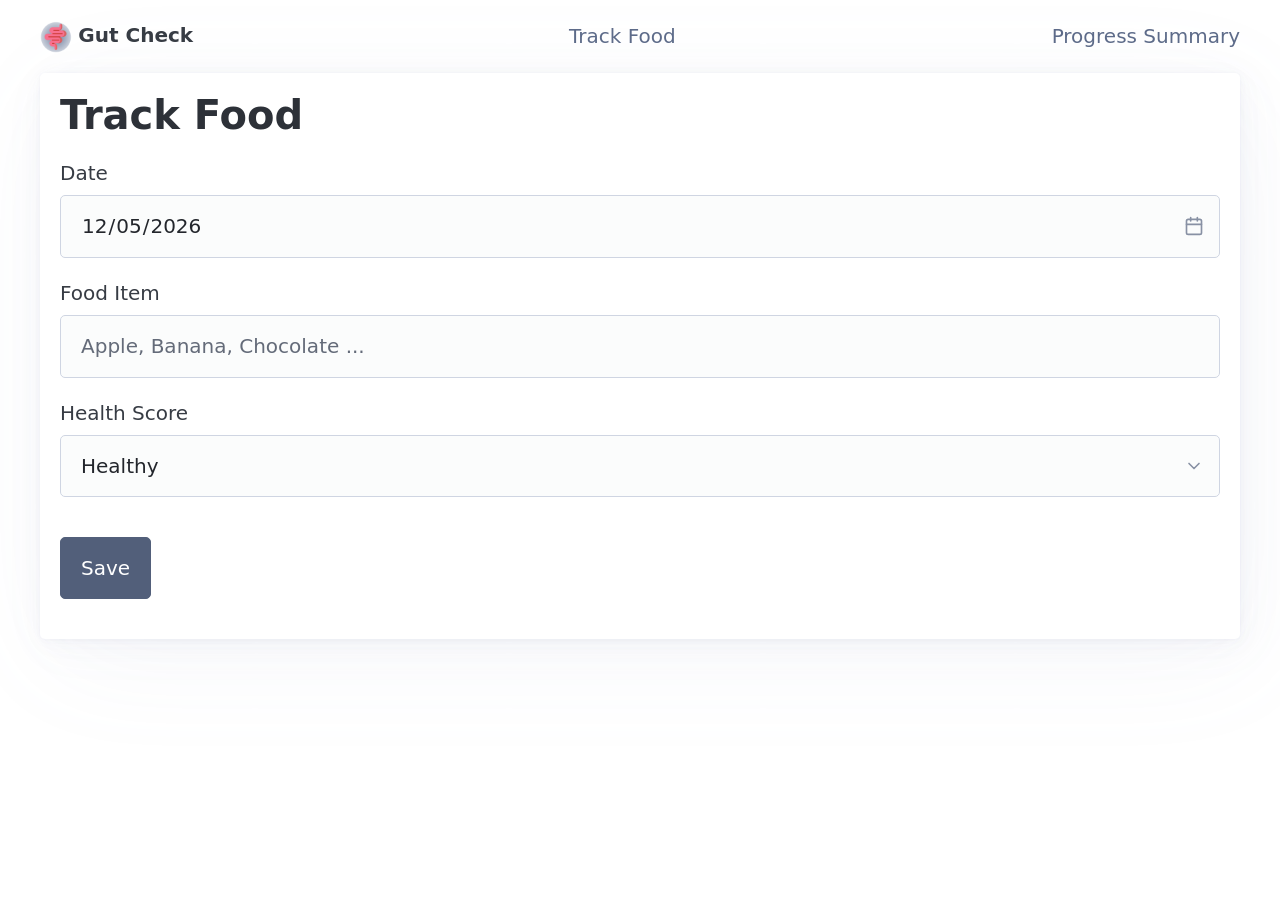
==== index.html @ 2a7d9b69 "feat: updated iconography" ====
<!DOCTYPE html>
<html lang="en">
    <head>
        <meta charset="UTF-8">
        <meta name="viewport" content="width=device-width, initial-scale=1.0">
        <title>Gut Check - Track Food</title>
        <link rel="manifest" href="manifest.json">
        <link rel="stylesheet" href="/lib/pico.css">
        <link rel="stylesheet" href="/lib/pico.colors.css">
        <link rel="stylesheet" href="/styles/site.css">
        <meta name="theme-color" content="#000000">
    </head>
    <body>
        <div class="pinned-alert-container" id="alerts-container"></div>
        <div class="container">
            <nav>
                <ul>
                    <li>
                        <img src="/img/icon192.png" alt="Gut Check Logo" width="32" height="32">
                        <strong>Gut Check</strong>
                    </li>
                </ul>
                <ul>
                    <li><a href="/index.html">Track Food</a></li>
                </ul>
                <ul>
                    <li><a href="/summary.html">Progress Summary</a></li>
                </ul>
            </nav>
            <article>
                <h1>Track Food</h1>
                <form id="food-choice-form">
                    <label for="date">Date</label>
                    <input type="date" id="date" name="date"/>
                    <label for="food-item">Food Item</label>
                    <input type="text" id="food-item" name="foodItem" placeholder="Apple, Banana, Chocolate ..."/>
                    <fieldset>
                        <label for="health-score">Health Score</label>
                        <select id="health-score" name="healthScore">
                            <option>Healthy</option>
                            <option>Mostly Healthy</option>
                            <option>Borderline</option>
                            <option>Mostly Unhealthy</option>
                            <option>Unhealthy</option>  
                        </select>
                    </fieldset>
                    <button type="button" id="save-button">Save</button>
                </form>
            </article>
        </div>
        <script>
            if ('serviceWorker' in navigator) {
                navigator.serviceWorker.register('sw.js')
                    .then(() => console.log('Service Worker Registered'));
            }
        </script>
        <script src="/lib/idb.js"></script>
        <script src="/src/FoodChoicesRepo.js"></script>
        <script src="/src/Alerts.js"></script>
        <script src="/src/index.js"></script>
    </body>
</html>
---- lib/pico.css ----
@charset "UTF-8";/*!
 * Pico CSS ✨ v2.1.1 (https://picocss.com)
 * Copyright 2019-2025 - Licensed under MIT
 */:host,:root{--pico-font-family-emoji:"Apple Color Emoji","Segoe UI Emoji","Segoe UI Symbol","Noto Color Emoji";--pico-font-family-sans-serif:system-ui,"Segoe UI",Roboto,Oxygen,Ubuntu,Cantarell,Helvetica,Arial,"Helvetica Neue",sans-serif,var(--pico-font-family-emoji);--pico-font-family-monospace:ui-monospace,SFMono-Regular,"SF Mono",Menlo,Consolas,"Liberation Mono",monospace,var(--pico-font-family-emoji);--pico-font-family:var(--pico-font-family-sans-serif);--pico-line-height:1.5;--pico-font-weight:400;--pico-font-size:100%;--pico-text-underline-offset:0.1rem;--pico-border-radius:0.25rem;--pico-border-width:0.0625rem;--pico-outline-width:0.125rem;--pico-transition:0.2s ease-in-out;--pico-spacing:1rem;--pico-typography-spacing-vertical:1rem;--pico-block-spacing-vertical:var(--pico-spacing);--pico-block-spacing-horizontal:var(--pico-spacing);--pico-grid-column-gap:var(--pico-spacing);--pico-grid-row-gap:var(--pico-spacing);--pico-form-element-spacing-vertical:0.75rem;--pico-form-element-spacing-horizontal:1rem;--pico-group-box-shadow:0 0 0 rgba(0, 0, 0, 0);--pico-group-box-shadow-focus-with-button:0 0 0 var(--pico-outline-width) var(--pico-primary-focus);--pico-group-box-shadow-focus-with-input:0 0 0 0.0625rem var(--pico-form-element-border-color);--pico-modal-overlay-backdrop-filter:blur(0.375rem);--pico-nav-element-spacing-vertical:1rem;--pico-nav-element-spacing-horizontal:0.5rem;--pico-nav-link-spacing-vertical:0.5rem;--pico-nav-link-spacing-horizontal:0.5rem;--pico-nav-breadcrumb-divider:">";--pico-icon-checkbox:url("data:image/svg+xml,%3Csvg xmlns='http://www.w3.org/2000/svg' width='24' height='24' viewBox='0 0 24 24' fill='none' stroke='rgb(255, 255, 255)' stroke-width='4' stroke-linecap='round' stroke-linejoin='round'%3E%3Cpolyline points='20 6 9 17 4 12'%3E%3C/polyline%3E%3C/svg%3E");--pico-icon-minus:url("data:image/svg+xml,%3Csvg xmlns='http://www.w3.org/2000/svg' width='24' height='24' viewBox='0 0 24 24' fill='none' stroke='rgb(255, 255, 255)' stroke-width='4' stroke-linecap='round' stroke-linejoin='round'%3E%3Cline x1='5' y1='12' x2='19' y2='12'%3E%3C/line%3E%3C/svg%3E");--pico-icon-chevron:url("data:image/svg+xml,%3Csvg xmlns='http://www.w3.org/2000/svg' width='24' height='24' viewBox='0 0 24 24' fill='none' stroke='rgb(136, 145, 164)' stroke-width='2' stroke-linecap='round' stroke-linejoin='round'%3E%3Cpolyline points='6 9 12 15 18 9'%3E%3C/polyline%3E%3C/svg%3E");--pico-icon-date:url("data:image/svg+xml,%3Csvg xmlns='http://www.w3.org/2000/svg' width='24' height='24' viewBox='0 0 24 24' fill='none' stroke='rgb(136, 145, 164)' stroke-width='2' stroke-linecap='round' stroke-linejoin='round'%3E%3Crect x='3' y='4' width='18' height='18' rx='2' ry='2'%3E%3C/rect%3E%3Cline x1='16' y1='2' x2='16' y2='6'%3E%3C/line%3E%3Cline x1='8' y1='2' x2='8' y2='6'%3E%3C/line%3E%3Cline x1='3' y1='10' x2='21' y2='10'%3E%3C/line%3E%3C/svg%3E");--pico-icon-time:url("data:image/svg+xml,%3Csvg xmlns='http://www.w3.org/2000/svg' width='24' height='24' viewBox='0 0 24 24' fill='none' stroke='rgb(136, 145, 164)' stroke-width='2' stroke-linecap='round' stroke-linejoin='round'%3E%3Ccircle cx='12' cy='12' r='10'%3E%3C/circle%3E%3Cpolyline points='12 6 12 12 16 14'%3E%3C/polyline%3E%3C/svg%3E");--pico-icon-search:url("data:image/svg+xml,%3Csvg xmlns='http://www.w3.org/2000/svg' width='24' height='24' viewBox='0 0 24 24' fill='none' stroke='rgb(136, 145, 164)' stroke-width='1.5' stroke-linecap='round' stroke-linejoin='round'%3E%3Ccircle cx='11' cy='11' r='8'%3E%3C/circle%3E%3Cline x1='21' y1='21' x2='16.65' y2='16.65'%3E%3C/line%3E%3C/svg%3E");--pico-icon-close:url("data:image/svg+xml,%3Csvg xmlns='http://www.w3.org/2000/svg' width='24' height='24' viewBox='0 0 24 24' fill='none' stroke='rgb(136, 145, 164)' stroke-width='3' stroke-linecap='round' stroke-linejoin='round'%3E%3Cline x1='18' y1='6' x2='6' y2='18'%3E%3C/line%3E%3Cline x1='6' y1='6' x2='18' y2='18'%3E%3C/line%3E%3C/svg%3E");--pico-icon-loading:url("data:image/svg+xml,%3Csvg fill='none' height='24' width='24' viewBox='0 0 24 24' xmlns='http://www.w3.org/2000/svg' %3E%3Cstyle%3E g %7B animation: rotate 2s linear infinite; transform-origin: center center; %7D circle %7B stroke-dasharray: 75,100; stroke-dashoffset: -5; animation: dash 1.5s ease-in-out infinite; stroke-linecap: round; %7D @keyframes rotate %7B 0%25 %7B transform: rotate(0deg); %7D 100%25 %7B transform: rotate(360deg); %7D %7D @keyframes dash %7B 0%25 %7B stroke-dasharray: 1,100; stroke-dashoffset: 0; %7D 50%25 %7B stroke-dasharray: 44.5,100; stroke-dashoffset: -17.5; %7D 100%25 %7B stroke-dasharray: 44.5,100; stroke-dashoffset: -62; %7D %7D %3C/style%3E%3Cg%3E%3Ccircle cx='12' cy='12' r='10' fill='none' stroke='rgb(136, 145, 164)' stroke-width='4' /%3E%3C/g%3E%3C/svg%3E")}@media (min-width:576px){:host,:root{--pico-font-size:106.25%}}@media (min-width:768px){:host,:root{--pico-font-size:112.5%}}@media (min-width:1024px){:host,:root{--pico-font-size:118.75%}}@media (min-width:1280px){:host,:root{--pico-font-size:125%}}@media (min-width:1536px){:host,:root{--pico-font-size:131.25%}}a{--pico-text-decoration:underline}a.contrast,a.secondary{--pico-text-decoration:underline}small{--pico-font-size:0.875em}h1,h2,h3,h4,h5,h6{--pico-font-weight:700}h1{--pico-font-size:2rem;--pico-line-height:1.125;--pico-typography-spacing-top:3rem}h2{--pico-font-size:1.75rem;--pico-line-height:1.15;--pico-typography-spacing-top:2.625rem}h3{--pico-font-size:1.5rem;--pico-line-height:1.175;--pico-typography-spacing-top:2.25rem}h4{--pico-font-size:1.25rem;--pico-line-height:1.2;--pico-typography-spacing-top:1.874rem}h5{--pico-font-size:1.125rem;--pico-line-height:1.225;--pico-typography-spacing-top:1.6875rem}h6{--pico-font-size:1rem;--pico-line-height:1.25;--pico-typography-spacing-top:1.5rem}tfoot td,tfoot th,thead td,thead th{--pico-font-weight:600;--pico-border-width:0.1875rem}code,kbd,pre,samp{--pico-font-family:var(--pico-font-family-monospace)}kbd{--pico-font-weight:bolder}:where(select,textarea),input:not([type=submit],[type=button],[type=reset],[type=checkbox],[type=radio],[type=file]){--pico-outline-width:0.0625rem}[type=search]{--pico-border-radius:5rem}[type=checkbox],[type=radio]{--pico-border-width:0.125rem}[type=checkbox][role=switch]{--pico-border-width:0.1875rem}details.dropdown summary:not([role=button]){--pico-outline-width:0.0625rem}nav details.dropdown summary:focus-visible{--pico-outline-width:0.125rem}[role=search]{--pico-border-radius:5rem}[role=group]:has(button.secondary:focus,[type=submit].secondary:focus,[type=button].secondary:focus,[role=button].secondary:focus),[role=search]:has(button.secondary:focus,[type=submit].secondary:focus,[type=button].secondary:focus,[role=button].secondary:focus){--pico-group-box-shadow-focus-with-button:0 0 0 var(--pico-outline-width) var(--pico-secondary-focus)}[role=group]:has(button.contrast:focus,[type=submit].contrast:focus,[type=button].contrast:focus,[role=button].contrast:focus),[role=search]:has(button.contrast:focus,[type=submit].contrast:focus,[type=button].contrast:focus,[role=button].contrast:focus){--pico-group-box-shadow-focus-with-button:0 0 0 var(--pico-outline-width) var(--pico-contrast-focus)}[role=group] [role=button],[role=group] [type=button],[role=group] [type=submit],[role=group] button,[role=search] [role=button],[role=search] [type=button],[role=search] [type=submit],[role=search] button{--pico-form-element-spacing-horizontal:2rem}details summary[role=button]:not(.outline)::after{filter:brightness(0) invert(1)}[aria-busy=true]:not(input,select,textarea):is(button,[type=submit],[type=button],[type=reset],[role=button]):not(.outline)::before{filter:brightness(0) invert(1)}:host(:not([data-theme=dark])),:root:not([data-theme=dark]),[data-theme=light]{color-scheme:light;--pico-background-color:#fff;--pico-color:#373c44;--pico-text-selection-color:rgba(129, 145, 181, 0.25);--pico-muted-color:#646b79;--pico-muted-border-color:rgb(231, 234, 239.5);--pico-primary:#5d6b89;--pico-primary-background:#525f7a;--pico-primary-border:var(--pico-primary-background);--pico-primary-underline:rgba(93, 107, 137, 0.5);--pico-primary-hover:#48536b;--pico-primary-hover-background:#48536b;--pico-primary-hover-border:var(--pico-primary-hover-background);--pico-primary-hover-underline:var(--pico-primary-hover);--pico-primary-focus:rgba(129, 145, 181, 0.5);--pico-primary-inverse:#fff;--pico-secondary:#5d6b89;--pico-secondary-background:#525f7a;--pico-secondary-border:var(--pico-secondary-background);--pico-secondary-underline:rgba(93, 107, 137, 0.5);--pico-secondary-hover:#48536b;--pico-secondary-hover-background:#48536b;--pico-secondary-hover-border:var(--pico-secondary-hover-background);--pico-secondary-hover-underline:var(--pico-secondary-hover);--pico-secondary-focus:rgba(93, 107, 137, 0.25);--pico-secondary-inverse:#fff;--pico-contrast:#181c25;--pico-contrast-background:#181c25;--pico-contrast-border:var(--pico-contrast-background);--pico-contrast-underline:rgba(24, 28, 37, 0.5);--pico-contrast-hover:#000;--pico-contrast-hover-background:#000;--pico-contrast-hover-border:var(--pico-contrast-hover-background);--pico-contrast-hover-underline:var(--pico-secondary-hover);--pico-contrast-focus:rgba(93, 107, 137, 0.25);--pico-contrast-inverse:#fff;--pico-box-shadow:0.0145rem 0.029rem 0.174rem rgba(129, 145, 181, 0.01698),0.0335rem 0.067rem 0.402rem rgba(129, 145, 181, 0.024),0.0625rem 0.125rem 0.75rem rgba(129, 145, 181, 0.03),0.1125rem 0.225rem 1.35rem rgba(129, 145, 181, 0.036),0.2085rem 0.417rem 2.502rem rgba(129, 145, 181, 0.04302),0.5rem 1rem 6rem rgba(129, 145, 181, 0.06),0 0 0 0.0625rem rgba(129, 145, 181, 0.015);--pico-h1-color:#2d3138;--pico-h2-color:#373c44;--pico-h3-color:#424751;--pico-h4-color:#4d535e;--pico-h5-color:#5c6370;--pico-h6-color:#646b79;--pico-mark-background-color:rgb(252.5, 230.5, 191.5);--pico-mark-color:#0f1114;--pico-ins-color:rgb(28.5, 105.5, 84);--pico-del-color:rgb(136, 56.5, 53);--pico-blockquote-border-color:var(--pico-muted-border-color);--pico-blockquote-footer-color:var(--pico-muted-color);--pico-button-box-shadow:0 0 0 rgba(0, 0, 0, 0);--pico-button-hover-box-shadow:0 0 0 rgba(0, 0, 0, 0);--pico-table-border-color:var(--pico-muted-border-color);--pico-table-row-stripped-background-color:rgba(111, 120, 135, 0.0375);--pico-code-background-color:rgb(243, 244.5, 246.75);--pico-code-color:#646b79;--pico-code-kbd-background-color:var(--pico-color);--pico-code-kbd-color:var(--pico-background-color);--pico-form-element-background-color:rgb(251, 251.5, 252.25);--pico-form-element-selected-background-color:#dfe3eb;--pico-form-element-border-color:#cfd5e2;--pico-form-element-color:#23262c;--pico-form-element-placeholder-color:var(--pico-muted-color);--pico-form-element-active-background-color:#fff;--pico-form-element-active-border-color:var(--pico-primary-border);--pico-form-element-focus-color:var(--pico-primary-border);--pico-form-element-disabled-opacity:0.5;--pico-form-element-invalid-border-color:rgb(183.5, 105.5, 106.5);--pico-form-element-invalid-active-border-color:rgb(200.25, 79.25, 72.25);--pico-form-element-invalid-focus-color:var(--pico-form-element-invalid-active-border-color);--pico-form-element-valid-border-color:rgb(76, 154.5, 137.5);--pico-form-element-valid-active-border-color:rgb(39, 152.75, 118.75);--pico-form-element-valid-focus-color:var(--pico-form-element-valid-active-border-color);--pico-switch-background-color:#bfc7d9;--pico-switch-checked-background-color:var(--pico-primary-background);--pico-switch-color:#fff;--pico-switch-thumb-box-shadow:0 0 0 rgba(0, 0, 0, 0);--pico-range-border-color:#dfe3eb;--pico-range-active-border-color:#bfc7d9;--pico-range-thumb-border-color:var(--pico-background-color);--pico-range-thumb-color:var(--pico-secondary-background);--pico-range-thumb-active-color:var(--pico-primary-background);--pico-accordion-border-color:var(--pico-muted-border-color);--pico-accordion-active-summary-color:var(--pico-primary-hover);--pico-accordion-close-summary-color:var(--pico-color);--pico-accordion-open-summary-color:var(--pico-muted-color);--pico-card-background-color:var(--pico-background-color);--pico-card-border-color:var(--pico-muted-border-color);--pico-card-box-shadow:var(--pico-box-shadow);--pico-card-sectioning-background-color:rgb(251, 251.5, 252.25);--pico-dropdown-background-color:#fff;--pico-dropdown-border-color:#eff1f4;--pico-dropdown-box-shadow:var(--pico-box-shadow);--pico-dropdown-color:var(--pico-color);--pico-dropdown-hover-background-color:#eff1f4;--pico-loading-spinner-opacity:0.5;--pico-modal-overlay-background-color:rgba(232, 234, 237, 0.75);--pico-progress-background-color:#dfe3eb;--pico-progress-color:var(--pico-primary-background);--pico-tooltip-background-color:var(--pico-contrast-background);--pico-tooltip-color:var(--pico-contrast-inverse);--pico-icon-valid:url("data:image/svg+xml,%3Csvg xmlns='http://www.w3.org/2000/svg' width='24' height='24' viewBox='0 0 24 24' fill='none' stroke='rgb(76, 154.5, 137.5)' stroke-width='2' stroke-linecap='round' stroke-linejoin='round'%3E%3Cpolyline points='20 6 9 17 4 12'%3E%3C/polyline%3E%3C/svg%3E");--pico-icon-invalid:url("data:image/svg+xml,%3Csvg xmlns='http://www.w3.org/2000/svg' width='24' height='24' viewBox='0 0 24 24' fill='none' stroke='rgb(200.25, 79.25, 72.25)' stroke-width='2' stroke-linecap='round' stroke-linejoin='round'%3E%3Ccircle cx='12' cy='12' r='10'%3E%3C/circle%3E%3Cline x1='12' y1='8' x2='12' y2='12'%3E%3C/line%3E%3Cline x1='12' y1='16' x2='12.01' y2='16'%3E%3C/line%3E%3C/svg%3E")}:host(:not([data-theme=dark])) input:is([type=submit],[type=button],[type=reset],[type=checkbox],[type=radio],[type=file]),:root:not([data-theme=dark]) input:is([type=submit],[type=button],[type=reset],[type=checkbox],[type=radio],[type=file]),[data-theme=light] input:is([type=submit],[type=button],[type=reset],[type=checkbox],[type=radio],[type=file]){--pico-form-element-focus-color:var(--pico-primary-focus)}@media only screen and (prefers-color-scheme:dark){:host(:not([data-theme])),:root:not([data-theme]){color-scheme:dark;--pico-background-color:rgb(19, 22.5, 30.5);--pico-color:#c2c7d0;--pico-text-selection-color:rgba(144, 158, 190, 0.1875);--pico-muted-color:#7b8495;--pico-muted-border-color:#202632;--pico-primary:#909ebe;--pico-primary-background:#525f7a;--pico-primary-border:var(--pico-primary-background);--pico-primary-underline:rgba(144, 158, 190, 0.5);--pico-primary-hover:#b0b9d0;--pico-primary-hover-background:#5d6b89;--pico-primary-hover-border:var(--pico-primary-hover-background);--pico-primary-hover-underline:var(--pico-primary-hover);--pico-primary-focus:rgba(144, 158, 190, 0.375);--pico-primary-inverse:#fff;--pico-secondary:#969eaf;--pico-secondary-background:#525f7a;--pico-secondary-border:var(--pico-secondary-background);--pico-secondary-underline:rgba(150, 158, 175, 0.5);--pico-secondary-hover:#b3b9c5;--pico-secondary-hover-background:#5d6b89;--pico-secondary-hover-border:var(--pico-secondary-hover-background);--pico-secondary-hover-underline:var(--pico-secondary-hover);--pico-secondary-focus:rgba(144, 158, 190, 0.25);--pico-secondary-inverse:#fff;--pico-contrast:#dfe3eb;--pico-contrast-background:#eff1f4;--pico-contrast-border:var(--pico-contrast-background);--pico-contrast-underline:rgba(223, 227, 235, 0.5);--pico-contrast-hover:#fff;--pico-contrast-hover-background:#fff;--pico-contrast-hover-border:var(--pico-contrast-hover-background);--pico-contrast-hover-underline:var(--pico-contrast-hover);--pico-contrast-focus:rgba(207, 213, 226, 0.25);--pico-contrast-inverse:#000;--pico-box-shadow:0.0145rem 0.029rem 0.174rem rgba(7, 8.5, 12, 0.01698),0.0335rem 0.067rem 0.402rem rgba(7, 8.5, 12, 0.024),0.0625rem 0.125rem 0.75rem rgba(7, 8.5, 12, 0.03),0.1125rem 0.225rem 1.35rem rgba(7, 8.5, 12, 0.036),0.2085rem 0.417rem 2.502rem rgba(7, 8.5, 12, 0.04302),0.5rem 1rem 6rem rgba(7, 8.5, 12, 0.06),0 0 0 0.0625rem rgba(7, 8.5, 12, 0.015);--pico-h1-color:#f0f1f3;--pico-h2-color:#e0e3e7;--pico-h3-color:#c2c7d0;--pico-h4-color:#b3b9c5;--pico-h5-color:#a4acba;--pico-h6-color:#8891a4;--pico-mark-background-color:#014063;--pico-mark-color:#fff;--pico-ins-color:#62af9a;--pico-del-color:rgb(205.5, 126, 123);--pico-blockquote-border-color:var(--pico-muted-border-color);--pico-blockquote-footer-color:var(--pico-muted-color);--pico-button-box-shadow:0 0 0 rgba(0, 0, 0, 0);--pico-button-hover-box-shadow:0 0 0 rgba(0, 0, 0, 0);--pico-table-border-color:var(--pico-muted-border-color);--pico-table-row-stripped-background-color:rgba(111, 120, 135, 0.0375);--pico-code-background-color:rgb(26, 30.5, 40.25);--pico-code-color:#8891a4;--pico-code-kbd-background-color:var(--pico-color);--pico-code-kbd-color:var(--pico-background-color);--pico-form-element-background-color:rgb(28, 33, 43.5);--pico-form-element-selected-background-color:#2a3140;--pico-form-element-border-color:#2a3140;--pico-form-element-color:#e0e3e7;--pico-form-element-placeholder-color:#8891a4;--pico-form-element-active-background-color:rgb(26, 30.5, 40.25);--pico-form-element-active-border-color:var(--pico-primary-border);--pico-form-element-focus-color:var(--pico-primary-border);--pico-form-element-disabled-opacity:0.5;--pico-form-element-invalid-border-color:rgb(149.5, 74, 80);--pico-form-element-invalid-active-border-color:rgb(183.25, 63.5, 59);--pico-form-element-invalid-focus-color:var(--pico-form-element-invalid-active-border-color);--pico-form-element-valid-border-color:#2a7b6f;--pico-form-element-valid-active-border-color:rgb(22, 137, 105.5);--pico-form-element-valid-focus-color:var(--pico-form-element-valid-active-border-color);--pico-switch-background-color:#333c4e;--pico-switch-checked-background-color:var(--pico-primary-background);--pico-switch-color:#fff;--pico-switch-thumb-box-shadow:0 0 0 rgba(0, 0, 0, 0);--pico-range-border-color:#202632;--pico-range-active-border-color:#2a3140;--pico-range-thumb-border-color:var(--pico-background-color);--pico-range-thumb-color:var(--pico-secondary-background);--pico-range-thumb-active-color:var(--pico-primary-background);--pico-accordion-border-color:var(--pico-muted-border-color);--pico-accordion-active-summary-color:var(--pico-primary-hover);--pico-accordion-close-summary-color:var(--pico-color);--pico-accordion-open-summary-color:var(--pico-muted-color);--pico-card-background-color:#181c25;--pico-card-border-color:var(--pico-card-background-color);--pico-card-box-shadow:var(--pico-box-shadow);--pico-card-sectioning-background-color:rgb(26, 30.5, 40.25);--pico-dropdown-background-color:#181c25;--pico-dropdown-border-color:#202632;--pico-dropdown-box-shadow:var(--pico-box-shadow);--pico-dropdown-color:var(--pico-color);--pico-dropdown-hover-background-color:#202632;--pico-loading-spinner-opacity:0.5;--pico-modal-overlay-background-color:rgba(7.5, 8.5, 10, 0.75);--pico-progress-background-color:#202632;--pico-progress-color:var(--pico-primary-background);--pico-tooltip-background-color:var(--pico-contrast-background);--pico-tooltip-color:var(--pico-contrast-inverse);--pico-icon-valid:url("data:image/svg+xml,%3Csvg xmlns='http://www.w3.org/2000/svg' width='24' height='24' viewBox='0 0 24 24' fill='none' stroke='rgb(42, 123, 111)' stroke-width='2' stroke-linecap='round' stroke-linejoin='round'%3E%3Cpolyline points='20 6 9 17 4 12'%3E%3C/polyline%3E%3C/svg%3E");--pico-icon-invalid:url("data:image/svg+xml,%3Csvg xmlns='http://www.w3.org/2000/svg' width='24' height='24' viewBox='0 0 24 24' fill='none' stroke='rgb(149.5, 74, 80)' stroke-width='2' stroke-linecap='round' stroke-linejoin='round'%3E%3Ccircle cx='12' cy='12' r='10'%3E%3C/circle%3E%3Cline x1='12' y1='8' x2='12' y2='12'%3E%3C/line%3E%3Cline x1='12' y1='16' x2='12.01' y2='16'%3E%3C/line%3E%3C/svg%3E")}:host(:not([data-theme])) input:is([type=submit],[type=button],[type=reset],[type=checkbox],[type=radio],[type=file]),:root:not([data-theme]) input:is([type=submit],[type=button],[type=reset],[type=checkbox],[type=radio],[type=file]){--pico-form-element-focus-color:var(--pico-primary-focus)}:host(:not([data-theme])) details summary[role=button].contrast:not(.outline)::after,:root:not([data-theme]) details summary[role=button].contrast:not(.outline)::after{filter:brightness(0)}:host(:not([data-theme])) [aria-busy=true]:not(input,select,textarea).contrast:is(button,[type=submit],[type=button],[type=reset],[role=button]):not(.outline)::before,:root:not([data-theme]) [aria-busy=true]:not(input,select,textarea).contrast:is(button,[type=submit],[type=button],[type=reset],[role=button]):not(.outline)::before{filter:brightness(0)}}[data-theme=dark]{color-scheme:dark;--pico-background-color:rgb(19, 22.5, 30.5);--pico-color:#c2c7d0;--pico-text-selection-color:rgba(144, 158, 190, 0.1875);--pico-muted-color:#7b8495;--pico-muted-border-color:#202632;--pico-primary:#909ebe;--pico-primary-background:#525f7a;--pico-primary-border:var(--pico-primary-background);--pico-primary-underline:rgba(144, 158, 190, 0.5);--pico-primary-hover:#b0b9d0;--pico-primary-hover-background:#5d6b89;--pico-primary-hover-border:var(--pico-primary-hover-background);--pico-primary-hover-underline:var(--pico-primary-hover);--pico-primary-focus:rgba(144, 158, 190, 0.375);--pico-primary-inverse:#fff;--pico-secondary:#969eaf;--pico-secondary-background:#525f7a;--pico-secondary-border:var(--pico-secondary-background);--pico-secondary-underline:rgba(150, 158, 175, 0.5);--pico-secondary-hover:#b3b9c5;--pico-secondary-hover-background:#5d6b89;--pico-secondary-hover-border:var(--pico-secondary-hover-background);--pico-secondary-hover-underline:var(--pico-secondary-hover);--pico-secondary-focus:rgba(144, 158, 190, 0.25);--pico-secondary-inverse:#fff;--pico-contrast:#dfe3eb;--pico-contrast-background:#eff1f4;--pico-contrast-border:var(--pico-contrast-background);--pico-contrast-underline:rgba(223, 227, 235, 0.5);--pico-contrast-hover:#fff;--pico-contrast-hover-background:#fff;--pico-contrast-hover-border:var(--pico-contrast-hover-background);--pico-contrast-hover-underline:var(--pico-contrast-hover);--pico-contrast-focus:rgba(207, 213, 226, 0.25);--pico-contrast-inverse:#000;--pico-box-shadow:0.0145rem 0.029rem 0.174rem rgba(7, 8.5, 12, 0.01698),0.0335rem 0.067rem 0.402rem rgba(7, 8.5, 12, 0.024),0.0625rem 0.125rem 0.75rem rgba(7, 8.5, 12, 0.03),0.1125rem 0.225rem 1.35rem rgba(7, 8.5, 12, 0.036),0.2085rem 0.417rem 2.502rem rgba(7, 8.5, 12, 0.04302),0.5rem 1rem 6rem rgba(7, 8.5, 12, 0.06),0 0 0 0.0625rem rgba(7, 8.5, 12, 0.015);--pico-h1-color:#f0f1f3;--pico-h2-color:#e0e3e7;--pico-h3-color:#c2c7d0;--pico-h4-color:#b3b9c5;--pico-h5-color:#a4acba;--pico-h6-color:#8891a4;--pico-mark-background-color:#014063;--pico-mark-color:#fff;--pico-ins-color:#62af9a;--pico-del-color:rgb(205.5, 126, 123);--pico-blockquote-border-color:var(--pico-muted-border-color);--pico-blockquote-footer-color:var(--pico-muted-color);--pico-button-box-shadow:0 0 0 rgba(0, 0, 0, 0);--pico-button-hover-box-shadow:0 0 0 rgba(0, 0, 0, 0);--pico-table-border-color:var(--pico-muted-border-color);--pico-table-row-stripped-background-color:rgba(111, 120, 135, 0.0375);--pico-code-background-color:rgb(26, 30.5, 40.25);--pico-code-color:#8891a4;--pico-code-kbd-background-color:var(--pico-color);--pico-code-kbd-color:var(--pico-background-color);--pico-form-element-background-color:rgb(28, 33, 43.5);--pico-form-element-selected-background-color:#2a3140;--pico-form-element-border-color:#2a3140;--pico-form-element-color:#e0e3e7;--pico-form-element-placeholder-color:#8891a4;--pico-form-element-active-background-color:rgb(26, 30.5, 40.25);--pico-form-element-active-border-color:var(--pico-primary-border);--pico-form-element-focus-color:var(--pico-primary-border);--pico-form-element-disabled-opacity:0.5;--pico-form-element-invalid-border-color:rgb(149.5, 74, 80);--pico-form-element-invalid-active-border-color:rgb(183.25, 63.5, 59);--pico-form-element-invalid-focus-color:var(--pico-form-element-invalid-active-border-color);--pico-form-element-valid-border-color:#2a7b6f;--pico-form-element-valid-active-border-color:rgb(22, 137, 105.5);--pico-form-element-valid-focus-color:var(--pico-form-element-valid-active-border-color);--pico-switch-background-color:#333c4e;--pico-switch-checked-background-color:var(--pico-primary-background);--pico-switch-color:#fff;--pico-switch-thumb-box-shadow:0 0 0 rgba(0, 0, 0, 0);--pico-range-border-color:#202632;--pico-range-active-border-color:#2a3140;--pico-range-thumb-border-color:var(--pico-background-color);--pico-range-thumb-color:var(--pico-secondary-background);--pico-range-thumb-active-color:var(--pico-primary-background);--pico-accordion-border-color:var(--pico-muted-border-color);--pico-accordion-active-summary-color:var(--pico-primary-hover);--pico-accordion-close-summary-color:var(--pico-color);--pico-accordion-open-summary-color:var(--pico-muted-color);--pico-card-background-color:#181c25;--pico-card-border-color:var(--pico-card-background-color);--pico-card-box-shadow:var(--pico-box-shadow);--pico-card-sectioning-background-color:rgb(26, 30.5, 40.25);--pico-dropdown-background-color:#181c25;--pico-dropdown-border-color:#202632;--pico-dropdown-box-shadow:var(--pico-box-shadow);--pico-dropdown-color:var(--pico-color);--pico-dropdown-hover-background-color:#202632;--pico-loading-spinner-opacity:0.5;--pico-modal-overlay-background-color:rgba(7.5, 8.5, 10, 0.75);--pico-progress-background-color:#202632;--pico-progress-color:var(--pico-primary-background);--pico-tooltip-background-color:var(--pico-contrast-background);--pico-tooltip-color:var(--pico-contrast-inverse);--pico-icon-valid:url("data:image/svg+xml,%3Csvg xmlns='http://www.w3.org/2000/svg' width='24' height='24' viewBox='0 0 24 24' fill='none' stroke='rgb(42, 123, 111)' stroke-width='2' stroke-linecap='round' stroke-linejoin='round'%3E%3Cpolyline points='20 6 9 17 4 12'%3E%3C/polyline%3E%3C/svg%3E");--pico-icon-invalid:url("data:image/svg+xml,%3Csvg xmlns='http://www.w3.org/2000/svg' width='24' height='24' viewBox='0 0 24 24' fill='none' stroke='rgb(149.5, 74, 80)' stroke-width='2' stroke-linecap='round' stroke-linejoin='round'%3E%3Ccircle cx='12' cy='12' r='10'%3E%3C/circle%3E%3Cline x1='12' y1='8' x2='12' y2='12'%3E%3C/line%3E%3Cline x1='12' y1='16' x2='12.01' y2='16'%3E%3C/line%3E%3C/svg%3E")}[data-theme=dark] input:is([type=submit],[type=button],[type=reset],[type=checkbox],[type=radio],[type=file]){--pico-form-element-focus-color:var(--pico-primary-focus)}[data-theme=dark] details summary[role=button].contrast:not(.outline)::after{filter:brightness(0)}[data-theme=dark] [aria-busy=true]:not(input,select,textarea).contrast:is(button,[type=submit],[type=button],[type=reset],[role=button]):not(.outline)::before{filter:brightness(0)}[type=checkbox],[type=radio],[type=range],progress{accent-color:var(--pico-primary)}*,::after,::before{box-sizing:border-box;background-repeat:no-repeat}::after,::before{text-decoration:inherit;vertical-align:inherit}:where(:host),:where(:root){-webkit-tap-highlight-color:transparent;-webkit-text-size-adjust:100%;-moz-text-size-adjust:100%;text-size-adjust:100%;background-color:var(--pico-background-color);color:var(--pico-color);font-weight:var(--pico-font-weight);font-size:var(--pico-font-size);line-height:var(--pico-line-height);font-family:var(--pico-font-family);text-underline-offset:var(--pico-text-underline-offset);text-rendering:optimizeLegibility;overflow-wrap:break-word;-moz-tab-size:4;-o-tab-size:4;tab-size:4}body{width:100%;margin:0}main{display:block}body>footer,body>header,body>main{padding-block:var(--pico-block-spacing-vertical)}section{margin-bottom:var(--pico-block-spacing-vertical)}.container,.container-fluid{width:100%;margin-right:auto;margin-left:auto;padding-right:var(--pico-spacing);padding-left:var(--pico-spacing)}@media (min-width:576px){.container{max-width:510px;padding-right:0;padding-left:0}}@media (min-width:768px){.container{max-width:700px}}@media (min-width:1024px){.container{max-width:950px}}@media (min-width:1280px){.container{max-width:1200px}}@media (min-width:1536px){.container{max-width:1450px}}.grid{grid-column-gap:var(--pico-grid-column-gap);grid-row-gap:var(--pico-grid-row-gap);display:grid;grid-template-columns:1fr}@media (min-width:768px){.grid{grid-template-columns:repeat(auto-fit,minmax(0%,1fr))}}.grid>*{min-width:0}.overflow-auto{overflow:auto}b,strong{font-weight:bolder}sub,sup{position:relative;font-size:.75em;line-height:0;vertical-align:baseline}sub{bottom:-.25em}sup{top:-.5em}address,blockquote,dl,ol,p,pre,table,ul{margin-top:0;margin-bottom:var(--pico-typography-spacing-vertical);color:var(--pico-color);font-style:normal;font-weight:var(--pico-font-weight)}h1,h2,h3,h4,h5,h6{margin-top:0;margin-bottom:var(--pico-typography-spacing-vertical);color:var(--pico-color);font-weight:var(--pico-font-weight);font-size:var(--pico-font-size);line-height:var(--pico-line-height);font-family:var(--pico-font-family)}h1{--pico-color:var(--pico-h1-color)}h2{--pico-color:var(--pico-h2-color)}h3{--pico-color:var(--pico-h3-color)}h4{--pico-color:var(--pico-h4-color)}h5{--pico-color:var(--pico-h5-color)}h6{--pico-color:var(--pico-h6-color)}:where(article,address,blockquote,dl,figure,form,ol,p,pre,table,ul)~:is(h1,h2,h3,h4,h5,h6){margin-top:var(--pico-typography-spacing-top)}p{margin-bottom:var(--pico-typography-spacing-vertical)}hgroup{margin-bottom:var(--pico-typography-spacing-vertical)}hgroup>*{margin-top:0;margin-bottom:0}hgroup>:not(:first-child):last-child{--pico-color:var(--pico-muted-color);--pico-font-weight:unset;font-size:1rem}:where(ol,ul) li{margin-bottom:calc(var(--pico-typography-spacing-vertical) * .25)}:where(dl,ol,ul) :where(dl,ol,ul){margin:0;margin-top:calc(var(--pico-typography-spacing-vertical) * .25)}ul li{list-style:square}mark{padding:.125rem .25rem;background-color:var(--pico-mark-background-color);color:var(--pico-mark-color);vertical-align:baseline}blockquote{display:block;margin:var(--pico-typography-spacing-vertical) 0;padding:var(--pico-spacing);border-right:none;border-left:.25rem solid var(--pico-blockquote-border-color);border-inline-start:0.25rem solid var(--pico-blockquote-border-color);border-inline-end:none}blockquote footer{margin-top:calc(var(--pico-typography-spacing-vertical) * .5);color:var(--pico-blockquote-footer-color)}abbr[title]{border-bottom:1px dotted;text-decoration:none;cursor:help}ins{color:var(--pico-ins-color);text-decoration:none}del{color:var(--pico-del-color)}::-moz-selection{background-color:var(--pico-text-selection-color)}::selection{background-color:var(--pico-text-selection-color)}:where(a:not([role=button])),[role=link]{--pico-color:var(--pico-primary);--pico-background-color:transparent;--pico-underline:var(--pico-primary-underline);outline:0;background-color:var(--pico-background-color);color:var(--pico-color);-webkit-text-decoration:var(--pico-text-decoration);text-decoration:var(--pico-text-decoration);text-decoration-color:var(--pico-underline);text-underline-offset:0.125em;transition:background-color var(--pico-transition),color var(--pico-transition),box-shadow var(--pico-transition),-webkit-text-decoration var(--pico-transition);transition:background-color var(--pico-transition),color var(--pico-transition),text-decoration var(--pico-transition),box-shadow var(--pico-transition);transition:background-color var(--pico-transition),color var(--pico-transition),text-decoration var(--pico-transition),box-shadow var(--pico-transition),-webkit-text-decoration var(--pico-transition)}:where(a:not([role=button])):is([aria-current]:not([aria-current=false]),:hover,:active,:focus),[role=link]:is([aria-current]:not([aria-current=false]),:hover,:active,:focus){--pico-color:var(--pico-primary-hover);--pico-underline:var(--pico-primary-hover-underline);--pico-text-decoration:underline}:where(a:not([role=button])):focus-visible,[role=link]:focus-visible{box-shadow:0 0 0 var(--pico-outline-width) var(--pico-primary-focus)}:where(a:not([role=button])).secondary,[role=link].secondary{--pico-color:var(--pico-secondary);--pico-underline:var(--pico-secondary-underline)}:where(a:not([role=button])).secondary:is([aria-current]:not([aria-current=false]),:hover,:active,:focus),[role=link].secondary:is([aria-current]:not([aria-current=false]),:hover,:active,:focus){--pico-color:var(--pico-secondary-hover);--pico-underline:var(--pico-secondary-hover-underline)}:where(a:not([role=button])).contrast,[role=link].contrast{--pico-color:var(--pico-contrast);--pico-underline:var(--pico-contrast-underline)}:where(a:not([role=button])).contrast:is([aria-current]:not([aria-current=false]),:hover,:active,:focus),[role=link].contrast:is([aria-current]:not([aria-current=false]),:hover,:active,:focus){--pico-color:var(--pico-contrast-hover);--pico-underline:var(--pico-contrast-hover-underline)}a[role=button]{display:inline-block}button{margin:0;overflow:visible;font-family:inherit;text-transform:none}[type=button],[type=reset],[type=submit],button{-webkit-appearance:button}[role=button],[type=button],[type=file]::file-selector-button,[type=reset],[type=submit],button{--pico-background-color:var(--pico-primary-background);--pico-border-color:var(--pico-primary-border);--pico-color:var(--pico-primary-inverse);--pico-box-shadow:var(--pico-button-box-shadow, 0 0 0 rgba(0, 0, 0, 0));padding:var(--pico-form-element-spacing-vertical) var(--pico-form-element-spacing-horizontal);border:var(--pico-border-width) solid var(--pico-border-color);border-radius:var(--pico-border-radius);outline:0;background-color:var(--pico-background-color);box-shadow:var(--pico-box-shadow);color:var(--pico-color);font-weight:var(--pico-font-weight);font-size:1rem;line-height:var(--pico-line-height);text-align:center;text-decoration:none;cursor:pointer;-webkit-user-select:none;-moz-user-select:none;user-select:none;transition:background-color var(--pico-transition),border-color var(--pico-transition),color var(--pico-transition),box-shadow var(--pico-transition)}[role=button]:is(:hover,:active,:focus),[role=button]:is([aria-current]:not([aria-current=false])),[type=button]:is(:hover,:active,:focus),[type=button]:is([aria-current]:not([aria-current=false])),[type=file]::file-selector-button:is(:hover,:active,:focus),[type=file]::file-selector-button:is([aria-current]:not([aria-current=false])),[type=reset]:is(:hover,:active,:focus),[type=reset]:is([aria-current]:not([aria-current=false])),[type=submit]:is(:hover,:active,:focus),[type=submit]:is([aria-current]:not([aria-current=false])),button:is(:hover,:active,:focus),button:is([aria-current]:not([aria-current=false])){--pico-background-color:var(--pico-primary-hover-background);--pico-border-color:var(--pico-primary-hover-border);--pico-box-shadow:var(--pico-button-hover-box-shadow, 0 0 0 rgba(0, 0, 0, 0));--pico-color:var(--pico-primary-inverse)}[role=button]:focus,[role=button]:is([aria-current]:not([aria-current=false])):focus,[type=button]:focus,[type=button]:is([aria-current]:not([aria-current=false])):focus,[type=file]::file-selector-button:focus,[type=file]::file-selector-button:is([aria-current]:not([aria-current=false])):focus,[type=reset]:focus,[type=reset]:is([aria-current]:not([aria-current=false])):focus,[type=submit]:focus,[type=submit]:is([aria-current]:not([aria-current=false])):focus,button:focus,button:is([aria-current]:not([aria-current=false])):focus{--pico-box-shadow:var(--pico-button-hover-box-shadow, 0 0 0 rgba(0, 0, 0, 0)),0 0 0 var(--pico-outline-width) var(--pico-primary-focus)}[type=button],[type=reset],[type=submit]{margin-bottom:var(--pico-spacing)}:is(button,[type=submit],[type=button],[role=button]).secondary,[type=file]::file-selector-button,[type=reset]{--pico-background-color:var(--pico-secondary-background);--pico-border-color:var(--pico-secondary-border);--pico-color:var(--pico-secondary-inverse);cursor:pointer}:is(button,[type=submit],[type=button],[role=button]).secondary:is([aria-current]:not([aria-current=false]),:hover,:active,:focus),[type=file]::file-selector-button:is([aria-current]:not([aria-current=false]),:hover,:active,:focus),[type=reset]:is([aria-current]:not([aria-current=false]),:hover,:active,:focus){--pico-background-color:var(--pico-secondary-hover-background);--pico-border-color:var(--pico-secondary-hover-border);--pico-color:var(--pico-secondary-inverse)}:is(button,[type=submit],[type=button],[role=button]).secondary:focus,:is(button,[type=submit],[type=button],[role=button]).secondary:is([aria-current]:not([aria-current=false])):focus,[type=file]::file-selector-button:focus,[type=file]::file-selector-button:is([aria-current]:not([aria-current=false])):focus,[type=reset]:focus,[type=reset]:is([aria-current]:not([aria-current=false])):focus{--pico-box-shadow:var(--pico-button-hover-box-shadow, 0 0 0 rgba(0, 0, 0, 0)),0 0 0 var(--pico-outline-width) var(--pico-secondary-focus)}:is(button,[type=submit],[type=button],[role=button]).contrast{--pico-background-color:var(--pico-contrast-background);--pico-border-color:var(--pico-contrast-border);--pico-color:var(--pico-contrast-inverse)}:is(button,[type=submit],[type=button],[role=button]).contrast:is([aria-current]:not([aria-current=false]),:hover,:active,:focus){--pico-background-color:var(--pico-contrast-hover-background);--pico-border-color:var(--pico-contrast-hover-border);--pico-color:var(--pico-contrast-inverse)}:is(button,[type=submit],[type=button],[role=button]).contrast:focus,:is(button,[type=submit],[type=button],[role=button]).contrast:is([aria-current]:not([aria-current=false])):focus{--pico-box-shadow:var(--pico-button-hover-box-shadow, 0 0 0 rgba(0, 0, 0, 0)),0 0 0 var(--pico-outline-width) var(--pico-contrast-focus)}:is(button,[type=submit],[type=button],[role=button]).outline,[type=reset].outline{--pico-background-color:transparent;--pico-color:var(--pico-primary);--pico-border-color:var(--pico-primary)}:is(button,[type=submit],[type=button],[role=button]).outline:is([aria-current]:not([aria-current=false]),:hover,:active,:focus),[type=reset].outline:is([aria-current]:not([aria-current=false]),:hover,:active,:focus){--pico-background-color:transparent;--pico-color:var(--pico-primary-hover);--pico-border-color:var(--pico-primary-hover)}:is(button,[type=submit],[type=button],[role=button]).outline.secondary,[type=reset].outline{--pico-color:var(--pico-secondary);--pico-border-color:var(--pico-secondary)}:is(button,[type=submit],[type=button],[role=button]).outline.secondary:is([aria-current]:not([aria-current=false]),:hover,:active,:focus),[type=reset].outline:is([aria-current]:not([aria-current=false]),:hover,:active,:focus){--pico-color:var(--pico-secondary-hover);--pico-border-color:var(--pico-secondary-hover)}:is(button,[type=submit],[type=button],[role=button]).outline.contrast{--pico-color:var(--pico-contrast);--pico-border-color:var(--pico-contrast)}:is(button,[type=submit],[type=button],[role=button]).outline.contrast:is([aria-current]:not([aria-current=false]),:hover,:active,:focus){--pico-color:var(--pico-contrast-hover);--pico-border-color:var(--pico-contrast-hover)}:where(button,[type=submit],[type=reset],[type=button],[role=button])[disabled],:where(fieldset[disabled]) :is(button,[type=submit],[type=button],[type=reset],[role=button]){opacity:.5;pointer-events:none}:where(table){width:100%;border-collapse:collapse;border-spacing:0;text-indent:0}td,th{padding:calc(var(--pico-spacing)/ 2) var(--pico-spacing);border-bottom:var(--pico-border-width) solid var(--pico-table-border-color);background-color:var(--pico-background-color);color:var(--pico-color);font-weight:var(--pico-font-weight);text-align:left;text-align:start}tfoot td,tfoot th{border-top:var(--pico-border-width) solid var(--pico-table-border-color);border-bottom:0}table.striped tbody tr:nth-child(odd) td,table.striped tbody tr:nth-child(odd) th{background-color:var(--pico-table-row-stripped-background-color)}:where(audio,canvas,iframe,img,svg,video){vertical-align:middle}audio,video{display:inline-block}audio:not([controls]){display:none;height:0}:where(iframe){border-style:none}img{max-width:100%;height:auto;border-style:none}:where(svg:not([fill])){fill:currentColor}svg:not(:host),svg:not(:root){overflow:hidden}code,kbd,pre,samp{font-size:.875em;font-family:var(--pico-font-family)}pre code,pre samp{font-size:inherit;font-family:inherit}pre{-ms-overflow-style:scrollbar;overflow:auto}code,kbd,pre,samp{border-radius:var(--pico-border-radius);background:var(--pico-code-background-color);color:var(--pico-code-color);font-weight:var(--pico-font-weight);line-height:initial}code,kbd,samp{display:inline-block;padding:.375rem}pre{display:block;margin-bottom:var(--pico-spacing);overflow-x:auto}pre>code,pre>samp{display:block;padding:var(--pico-spacing);background:0 0;line-height:var(--pico-line-height)}kbd{background-color:var(--pico-code-kbd-background-color);color:var(--pico-code-kbd-color);vertical-align:baseline}figure{display:block;margin:0;padding:0}figure figcaption{padding:calc(var(--pico-spacing) * .5) 0;color:var(--pico-muted-color)}hr{height:0;margin:var(--pico-typography-spacing-vertical) 0;border:0;border-top:1px solid var(--pico-muted-border-color);color:inherit}[hidden],template{display:none!important}canvas{display:inline-block}input,optgroup,select,textarea{margin:0;font-size:1rem;line-height:var(--pico-line-height);font-family:inherit;letter-spacing:inherit}input{overflow:visible}select{text-transform:none}legend{max-width:100%;padding:0;color:inherit;white-space:normal}textarea{overflow:auto}[type=checkbox],[type=radio]{padding:0}::-webkit-inner-spin-button,::-webkit-outer-spin-button{height:auto}[type=search]{-webkit-appearance:textfield;outline-offset:-2px}[type=search]::-webkit-search-decoration{-webkit-appearance:none}::-webkit-file-upload-button{-webkit-appearance:button;font:inherit}::-moz-focus-inner{padding:0;border-style:none}:-moz-focusring{outline:0}:-moz-ui-invalid{box-shadow:none}::-ms-expand{display:none}[type=file],[type=range]{padding:0;border-width:0}input:not([type=checkbox],[type=radio],[type=range]){height:calc(1rem * var(--pico-line-height) + var(--pico-form-element-spacing-vertical) * 2 + var(--pico-border-width) * 2)}fieldset{width:100%;margin:0;margin-bottom:var(--pico-spacing);padding:0;border:0}fieldset legend,label{display:block;margin-bottom:calc(var(--pico-spacing) * .375);color:var(--pico-color);font-weight:var(--pico-form-label-font-weight,var(--pico-font-weight))}fieldset legend{margin-bottom:calc(var(--pico-spacing) * .5)}button[type=submit],input:not([type=checkbox],[type=radio]),select,textarea{width:100%}input:not([type=checkbox],[type=radio],[type=range],[type=file]),select,textarea{-webkit-appearance:none;-moz-appearance:none;appearance:none;padding:var(--pico-form-element-spacing-vertical) var(--pico-form-element-spacing-horizontal)}input,select,textarea{--pico-background-color:var(--pico-form-element-background-color);--pico-border-color:var(--pico-form-element-border-color);--pico-color:var(--pico-form-element-color);--pico-box-shadow:none;border:var(--pico-border-width) solid var(--pico-border-color);border-radius:var(--pico-border-radius);outline:0;background-color:var(--pico-background-color);box-shadow:var(--pico-box-shadow);color:var(--pico-color);font-weight:var(--pico-font-weight);transition:background-color var(--pico-transition),border-color var(--pico-transition),color var(--pico-transition),box-shadow var(--pico-transition)}:where(select,textarea):not([readonly]):is(:active,:focus),input:not([type=submit],[type=button],[type=reset],[type=checkbox],[type=radio],[readonly]):is(:active,:focus){--pico-background-color:var(--pico-form-element-active-background-color)}:where(select,textarea):not([readonly]):is(:active,:focus),input:not([type=submit],[type=button],[type=reset],[role=switch],[readonly]):is(:active,:focus){--pico-border-color:var(--pico-form-element-active-border-color)}:where(select,textarea):not([readonly]):focus,input:not([type=submit],[type=button],[type=reset],[type=range],[type=file],[readonly]):focus{--pico-box-shadow:0 0 0 var(--pico-outline-width) var(--pico-form-element-focus-color)}:where(fieldset[disabled]) :is(input:not([type=submit],[type=button],[type=reset]),select,textarea),input:not([type=submit],[type=button],[type=reset])[disabled],label[aria-disabled=true],select[disabled],textarea[disabled]{opacity:var(--pico-form-element-disabled-opacity);pointer-events:none}label[aria-disabled=true] input[disabled]{opacity:1}:where(input,select,textarea):not([type=checkbox],[type=radio],[type=date],[type=datetime-local],[type=month],[type=time],[type=week],[type=range])[aria-invalid]{padding-right:calc(var(--pico-form-element-spacing-horizontal) + 1.5rem)!important;padding-left:var(--pico-form-element-spacing-horizontal);padding-inline-start:var(--pico-form-element-spacing-horizontal)!important;padding-inline-end:calc(var(--pico-form-element-spacing-horizontal) + 1.5rem)!important;background-position:center right .75rem;background-size:1rem auto;background-repeat:no-repeat}:where(input,select,textarea):not([type=checkbox],[type=radio],[type=date],[type=datetime-local],[type=month],[type=time],[type=week],[type=range])[aria-invalid=false]:not(select){background-image:var(--pico-icon-valid)}:where(input,select,textarea):not([type=checkbox],[type=radio],[type=date],[type=datetime-local],[type=month],[type=time],[type=week],[type=range])[aria-invalid=true]:not(select){background-image:var(--pico-icon-invalid)}:where(input,select,textarea)[aria-invalid=false]{--pico-border-color:var(--pico-form-element-valid-border-color)}:where(input,select,textarea)[aria-invalid=false]:is(:active,:focus){--pico-border-color:var(--pico-form-element-valid-active-border-color)!important}:where(input,select,textarea)[aria-invalid=false]:is(:active,:focus):not([type=checkbox],[type=radio]){--pico-box-shadow:0 0 0 var(--pico-outline-width) var(--pico-form-element-valid-focus-color)!important}:where(input,select,textarea)[aria-invalid=true]{--pico-border-color:var(--pico-form-element-invalid-border-color)}:where(input,select,textarea)[aria-invalid=true]:is(:active,:focus){--pico-border-color:var(--pico-form-element-invalid-active-border-color)!important}:where(input,select,textarea)[aria-invalid=true]:is(:active,:focus):not([type=checkbox],[type=radio]){--pico-box-shadow:0 0 0 var(--pico-outline-width) var(--pico-form-element-invalid-focus-color)!important}[dir=rtl] :where(input,select,textarea):not([type=checkbox],[type=radio]):is([aria-invalid],[aria-invalid=true],[aria-invalid=false]){background-position:center left .75rem}input::-webkit-input-placeholder,input::placeholder,select:invalid,textarea::-webkit-input-placeholder,textarea::placeholder{color:var(--pico-form-element-placeholder-color);opacity:1}input:not([type=checkbox],[type=radio]),select,textarea{margin-bottom:var(--pico-spacing)}select::-ms-expand{border:0;background-color:transparent}select:not([multiple],[size]){padding-right:calc(var(--pico-form-element-spacing-horizontal) + 1.5rem);padding-left:var(--pico-form-element-spacing-horizontal);padding-inline-start:var(--pico-form-element-spacing-horizontal);padding-inline-end:calc(var(--pico-form-element-spacing-horizontal) + 1.5rem);background-image:var(--pico-icon-chevron);background-position:center right .75rem;background-size:1rem auto;background-repeat:no-repeat}select[multiple] option:checked{background:var(--pico-form-element-selected-background-color);color:var(--pico-form-element-color)}[dir=rtl] select:not([multiple],[size]){background-position:center left .75rem}textarea{display:block;resize:vertical}textarea[aria-invalid]{--pico-icon-height:calc(1rem * var(--pico-line-height) + var(--pico-form-element-spacing-vertical) * 2 + var(--pico-border-width) * 2);background-position:top right .75rem!important;background-size:1rem var(--pico-icon-height)!important}:where(input,select,textarea,fieldset,.grid)+small{display:block;width:100%;margin-top:calc(var(--pico-spacing) * -.75);margin-bottom:var(--pico-spacing);color:var(--pico-muted-color)}:where(input,select,textarea,fieldset,.grid)[aria-invalid=false]+small{color:var(--pico-ins-color)}:where(input,select,textarea,fieldset,.grid)[aria-invalid=true]+small{color:var(--pico-del-color)}label>:where(input,select,textarea){margin-top:calc(var(--pico-spacing) * .25)}label:has([type=checkbox],[type=radio]){width:-moz-fit-content;width:fit-content;cursor:pointer}[type=checkbox],[type=radio]{-webkit-appearance:none;-moz-appearance:none;appearance:none;width:1.25em;height:1.25em;margin-top:-.125em;margin-inline-end:.5em;border-width:var(--pico-border-width);vertical-align:middle;cursor:pointer}[type=checkbox]::-ms-check,[type=radio]::-ms-check{display:none}[type=checkbox]:checked,[type=checkbox]:checked:active,[type=checkbox]:checked:focus,[type=radio]:checked,[type=radio]:checked:active,[type=radio]:checked:focus{--pico-background-color:var(--pico-primary-background);--pico-border-color:var(--pico-primary-border);background-image:var(--pico-icon-checkbox);background-position:center;background-size:.75em auto;background-repeat:no-repeat}[type=checkbox]~label,[type=radio]~label{display:inline-block;margin-bottom:0;cursor:pointer}[type=checkbox]~label:not(:last-of-type),[type=radio]~label:not(:last-of-type){margin-inline-end:1em}[type=checkbox]:indeterminate{--pico-background-color:var(--pico-primary-background);--pico-border-color:var(--pico-primary-border);background-image:var(--pico-icon-minus);background-position:center;background-size:.75em auto;background-repeat:no-repeat}[type=radio]{border-radius:50%}[type=radio]:checked,[type=radio]:checked:active,[type=radio]:checked:focus{--pico-background-color:var(--pico-primary-inverse);border-width:.35em;background-image:none}[type=checkbox][role=switch]{--pico-background-color:var(--pico-switch-background-color);--pico-color:var(--pico-switch-color);width:2.25em;height:1.25em;border:var(--pico-border-width) solid var(--pico-border-color);border-radius:1.25em;background-color:var(--pico-background-color);line-height:1.25em}[type=checkbox][role=switch]:not([aria-invalid]){--pico-border-color:var(--pico-switch-background-color)}[type=checkbox][role=switch]:before{display:block;aspect-ratio:1;height:100%;border-radius:50%;background-color:var(--pico-color);box-shadow:var(--pico-switch-thumb-box-shadow);content:"";transition:margin .1s ease-in-out}[type=checkbox][role=switch]:focus{--pico-background-color:var(--pico-switch-background-color);--pico-border-color:var(--pico-switch-background-color)}[type=checkbox][role=switch]:checked{--pico-background-color:var(--pico-switch-checked-background-color);--pico-border-color:var(--pico-switch-checked-background-color);background-image:none}[type=checkbox][role=switch]:checked::before{margin-inline-start:calc(2.25em - 1.25em)}[type=checkbox][role=switch][disabled]{--pico-background-color:var(--pico-border-color)}[type=checkbox][aria-invalid=false]:checked,[type=checkbox][aria-invalid=false]:checked:active,[type=checkbox][aria-invalid=false]:checked:focus,[type=checkbox][role=switch][aria-invalid=false]:checked,[type=checkbox][role=switch][aria-invalid=false]:checked:active,[type=checkbox][role=switch][aria-invalid=false]:checked:focus{--pico-background-color:var(--pico-form-element-valid-border-color)}[type=checkbox]:checked:active[aria-invalid=true],[type=checkbox]:checked:focus[aria-invalid=true],[type=checkbox]:checked[aria-invalid=true],[type=checkbox][role=switch]:checked:active[aria-invalid=true],[type=checkbox][role=switch]:checked:focus[aria-invalid=true],[type=checkbox][role=switch]:checked[aria-invalid=true]{--pico-background-color:var(--pico-form-element-invalid-border-color)}[type=checkbox][aria-invalid=false]:checked,[type=checkbox][aria-invalid=false]:checked:active,[type=checkbox][aria-invalid=false]:checked:focus,[type=checkbox][role=switch][aria-invalid=false]:checked,[type=checkbox][role=switch][aria-invalid=false]:checked:active,[type=checkbox][role=switch][aria-invalid=false]:checked:focus,[type=radio][aria-invalid=false]:checked,[type=radio][aria-invalid=false]:checked:active,[type=radio][aria-invalid=false]:checked:focus{--pico-border-color:var(--pico-form-element-valid-border-color)}[type=checkbox]:checked:active[aria-invalid=true],[type=checkbox]:checked:focus[aria-invalid=true],[type=checkbox]:checked[aria-invalid=true],[type=checkbox][role=switch]:checked:active[aria-invalid=true],[type=checkbox][role=switch]:checked:focus[aria-invalid=true],[type=checkbox][role=switch]:checked[aria-invalid=true],[type=radio]:checked:active[aria-invalid=true],[type=radio]:checked:focus[aria-invalid=true],[type=radio]:checked[aria-invalid=true]{--pico-border-color:var(--pico-form-element-invalid-border-color)}[type=color]::-webkit-color-swatch-wrapper{padding:0}[type=color]::-moz-focus-inner{padding:0}[type=color]::-webkit-color-swatch{border:0;border-radius:calc(var(--pico-border-radius) * .5)}[type=color]::-moz-color-swatch{border:0;border-radius:calc(var(--pico-border-radius) * .5)}input:not([type=checkbox],[type=radio],[type=range],[type=file]):is([type=date],[type=datetime-local],[type=month],[type=time],[type=week]){--pico-icon-position:0.75rem;--pico-icon-width:1rem;padding-right:calc(var(--pico-icon-width) + var(--pico-icon-position));background-image:var(--pico-icon-date);background-position:center right var(--pico-icon-position);background-size:var(--pico-icon-width) auto;background-repeat:no-repeat}input:not([type=checkbox],[type=radio],[type=range],[type=file])[type=time]{background-image:var(--pico-icon-time)}[type=date]::-webkit-calendar-picker-indicator,[type=datetime-local]::-webkit-calendar-picker-indicator,[type=month]::-webkit-calendar-picker-indicator,[type=time]::-webkit-calendar-picker-indicator,[type=week]::-webkit-calendar-picker-indicator{width:var(--pico-icon-width);margin-right:calc(var(--pico-icon-width) * -1);margin-left:var(--pico-icon-position);opacity:0}@-moz-document url-prefix(){[type=date],[type=datetime-local],[type=month],[type=time],[type=week]{padding-right:var(--pico-form-element-spacing-horizontal)!important;background-image:none!important}}[dir=rtl] :is([type=date],[type=datetime-local],[type=month],[type=time],[type=week]){text-align:right}[type=file]{--pico-color:var(--pico-muted-color);margin-left:calc(var(--pico-outline-width) * -1);padding:calc(var(--pico-form-element-spacing-vertical) * .5) 0;padding-left:var(--pico-outline-width);border:0;border-radius:0;background:0 0}[type=file]::file-selector-button{margin-right:calc(var(--pico-spacing)/ 2);padding:calc(var(--pico-form-element-spacing-vertical) * .5) var(--pico-form-element-spacing-horizontal)}[type=file]:is(:hover,:active,:focus)::file-selector-button{--pico-background-color:var(--pico-secondary-hover-background);--pico-border-color:var(--pico-secondary-hover-border)}[type=file]:focus::file-selector-button{--pico-box-shadow:var(--pico-button-hover-box-shadow, 0 0 0 rgba(0, 0, 0, 0)),0 0 0 var(--pico-outline-width) var(--pico-secondary-focus)}[type=range]{-webkit-appearance:none;-moz-appearance:none;appearance:none;width:100%;height:1.25rem;background:0 0}[type=range]::-webkit-slider-runnable-track{width:100%;height:.375rem;border-radius:var(--pico-border-radius);background-color:var(--pico-range-border-color);-webkit-transition:background-color var(--pico-transition),box-shadow var(--pico-transition);transition:background-color var(--pico-transition),box-shadow var(--pico-transition)}[type=range]::-moz-range-track{width:100%;height:.375rem;border-radius:var(--pico-border-radius);background-color:var(--pico-range-border-color);-moz-transition:background-color var(--pico-transition),box-shadow var(--pico-transition);transition:background-color var(--pico-transition),box-shadow var(--pico-transition)}[type=range]::-ms-track{width:100%;height:.375rem;border-radius:var(--pico-border-radius);background-color:var(--pico-range-border-color);-ms-transition:background-color var(--pico-transition),box-shadow var(--pico-transition);transition:background-color var(--pico-transition),box-shadow var(--pico-transition)}[type=range]::-webkit-slider-thumb{-webkit-appearance:none;width:1.25rem;height:1.25rem;margin-top:-.4375rem;border:2px solid var(--pico-range-thumb-border-color);border-radius:50%;background-color:var(--pico-range-thumb-color);cursor:pointer;-webkit-transition:background-color var(--pico-transition),transform var(--pico-transition);transition:background-color var(--pico-transition),transform var(--pico-transition)}[type=range]::-moz-range-thumb{-webkit-appearance:none;width:1.25rem;height:1.25rem;margin-top:-.4375rem;border:2px solid var(--pico-range-thumb-border-color);border-radius:50%;background-color:var(--pico-range-thumb-color);cursor:pointer;-moz-transition:background-color var(--pico-transition),transform var(--pico-transition);transition:background-color var(--pico-transition),transform var(--pico-transition)}[type=range]::-ms-thumb{-webkit-appearance:none;width:1.25rem;height:1.25rem;margin-top:-.4375rem;border:2px solid var(--pico-range-thumb-border-color);border-radius:50%;background-color:var(--pico-range-thumb-color);cursor:pointer;-ms-transition:background-color var(--pico-transition),transform var(--pico-transition);transition:background-color var(--pico-transition),transform var(--pico-transition)}[type=range]:active,[type=range]:focus-within{--pico-range-border-color:var(--pico-range-active-border-color);--pico-range-thumb-color:var(--pico-range-thumb-active-color)}[type=range]:active::-webkit-slider-thumb{transform:scale(1.25)}[type=range]:active::-moz-range-thumb{transform:scale(1.25)}[type=range]:active::-ms-thumb{transform:scale(1.25)}input:not([type=checkbox],[type=radio],[type=range],[type=file])[type=search]{padding-inline-start:calc(var(--pico-form-element-spacing-horizontal) + 1.75rem);background-image:var(--pico-icon-search);background-position:center left calc(var(--pico-form-element-spacing-horizontal) + .125rem);background-size:1rem auto;background-repeat:no-repeat}input:not([type=checkbox],[type=radio],[type=range],[type=file])[type=search][aria-invalid]{padding-inline-start:calc(var(--pico-form-element-spacing-horizontal) + 1.75rem)!important;background-position:center left 1.125rem,center right .75rem}input:not([type=checkbox],[type=radio],[type=range],[type=file])[type=search][aria-invalid=false]{background-image:var(--pico-icon-search),var(--pico-icon-valid)}input:not([type=checkbox],[type=radio],[type=range],[type=file])[type=search][aria-invalid=true]{background-image:var(--pico-icon-search),var(--pico-icon-invalid)}[dir=rtl] :where(input):not([type=checkbox],[type=radio],[type=range],[type=file])[type=search]{background-position:center right 1.125rem}[dir=rtl] :where(input):not([type=checkbox],[type=radio],[type=range],[type=file])[type=search][aria-invalid]{background-position:center right 1.125rem,center left .75rem}details{display:block;margin-bottom:var(--pico-spacing)}details summary{line-height:1rem;list-style-type:none;cursor:pointer;transition:color var(--pico-transition)}details summary:not([role]){color:var(--pico-accordion-close-summary-color)}details summary::-webkit-details-marker{display:none}details summary::marker{display:none}details summary::-moz-list-bullet{list-style-type:none}details summary::after{display:block;width:1rem;height:1rem;margin-inline-start:calc(var(--pico-spacing,1rem) * .5);float:right;transform:rotate(-90deg);background-image:var(--pico-icon-chevron);background-position:right center;background-size:1rem auto;background-repeat:no-repeat;content:"";transition:transform var(--pico-transition)}details summary:focus{outline:0}details summary:focus:not([role]){color:var(--pico-accordion-active-summary-color)}details summary:focus-visible:not([role]){outline:var(--pico-outline-width) solid var(--pico-primary-focus);outline-offset:calc(var(--pico-spacing,1rem) * 0.5);color:var(--pico-primary)}details summary[role=button]{width:100%;text-align:left}details summary[role=button]::after{height:calc(1rem * var(--pico-line-height,1.5))}details[open]>summary{margin-bottom:var(--pico-spacing)}details[open]>summary:not([role]):not(:focus){color:var(--pico-accordion-open-summary-color)}details[open]>summary::after{transform:rotate(0)}[dir=rtl] details summary{text-align:right}[dir=rtl] details summary::after{float:left;background-position:left center}article{margin-bottom:var(--pico-block-spacing-vertical);padding:var(--pico-block-spacing-vertical) var(--pico-block-spacing-horizontal);border-radius:var(--pico-border-radius);background:var(--pico-card-background-color);box-shadow:var(--pico-card-box-shadow)}article>footer,article>header{margin-right:calc(var(--pico-block-spacing-horizontal) * -1);margin-left:calc(var(--pico-block-spacing-horizontal) * -1);padding:calc(var(--pico-block-spacing-vertical) * .66) var(--pico-block-spacing-horizontal);background-color:var(--pico-card-sectioning-background-color)}article>header{margin-top:calc(var(--pico-block-spacing-vertical) * -1);margin-bottom:var(--pico-block-spacing-vertical);border-bottom:var(--pico-border-width) solid var(--pico-card-border-color);border-top-right-radius:var(--pico-border-radius);border-top-left-radius:var(--pico-border-radius)}article>footer{margin-top:var(--pico-block-spacing-vertical);margin-bottom:calc(var(--pico-block-spacing-vertical) * -1);border-top:var(--pico-border-width) solid var(--pico-card-border-color);border-bottom-right-radius:var(--pico-border-radius);border-bottom-left-radius:var(--pico-border-radius)}details.dropdown{position:relative;border-bottom:none}details.dropdown>a::after,details.dropdown>button::after,details.dropdown>summary::after{display:block;width:1rem;height:calc(1rem * var(--pico-line-height,1.5));margin-inline-start:.25rem;float:right;transform:rotate(0) translateX(.2rem);background-image:var(--pico-icon-chevron);background-position:right center;background-size:1rem auto;background-repeat:no-repeat;content:""}nav details.dropdown{margin-bottom:0}details.dropdown>summary:not([role]){height:calc(1rem * var(--pico-line-height) + var(--pico-form-element-spacing-vertical) * 2 + var(--pico-border-width) * 2);padding:var(--pico-form-element-spacing-vertical) var(--pico-form-element-spacing-horizontal);border:var(--pico-border-width) solid var(--pico-form-element-border-color);border-radius:var(--pico-border-radius);background-color:var(--pico-form-element-background-color);color:var(--pico-form-element-placeholder-color);line-height:inherit;cursor:pointer;-webkit-user-select:none;-moz-user-select:none;user-select:none;transition:background-color var(--pico-transition),border-color var(--pico-transition),color var(--pico-transition),box-shadow var(--pico-transition)}details.dropdown>summary:not([role]):active,details.dropdown>summary:not([role]):focus{border-color:var(--pico-form-element-active-border-color);background-color:var(--pico-form-element-active-background-color)}details.dropdown>summary:not([role]):focus{box-shadow:0 0 0 var(--pico-outline-width) var(--pico-form-element-focus-color)}details.dropdown>summary:not([role]):focus-visible{outline:0}details.dropdown>summary:not([role])[aria-invalid=false]{--pico-form-element-border-color:var(--pico-form-element-valid-border-color);--pico-form-element-active-border-color:var(--pico-form-element-valid-focus-color);--pico-form-element-focus-color:var(--pico-form-element-valid-focus-color)}details.dropdown>summary:not([role])[aria-invalid=true]{--pico-form-element-border-color:var(--pico-form-element-invalid-border-color);--pico-form-element-active-border-color:var(--pico-form-element-invalid-focus-color);--pico-form-element-focus-color:var(--pico-form-element-invalid-focus-color)}nav details.dropdown{display:inline;margin:calc(var(--pico-nav-element-spacing-vertical) * -1) 0}nav details.dropdown>summary::after{transform:rotate(0) translateX(0)}nav details.dropdown>summary:not([role]){height:calc(1rem * var(--pico-line-height) + var(--pico-nav-link-spacing-vertical) * 2);padding:calc(var(--pico-nav-link-spacing-vertical) - var(--pico-border-width) * 2) var(--pico-nav-link-spacing-horizontal)}nav details.dropdown>summary:not([role]):focus-visible{box-shadow:0 0 0 var(--pico-outline-width) var(--pico-primary-focus)}details.dropdown>summary+ul{display:flex;z-index:99;position:absolute;left:0;flex-direction:column;width:100%;min-width:-moz-fit-content;min-width:fit-content;margin:0;margin-top:var(--pico-outline-width);padding:0;border:var(--pico-border-width) solid var(--pico-dropdown-border-color);border-radius:var(--pico-border-radius);background-color:var(--pico-dropdown-background-color);box-shadow:var(--pico-dropdown-box-shadow);color:var(--pico-dropdown-color);white-space:nowrap;opacity:0;transition:opacity var(--pico-transition),transform 0s ease-in-out 1s}details.dropdown>summary+ul[dir=rtl]{right:0;left:auto}details.dropdown>summary+ul li{width:100%;margin-bottom:0;padding:calc(var(--pico-form-element-spacing-vertical) * .5) var(--pico-form-element-spacing-horizontal);list-style:none}details.dropdown>summary+ul li:first-of-type{margin-top:calc(var(--pico-form-element-spacing-vertical) * .5)}details.dropdown>summary+ul li:last-of-type{margin-bottom:calc(var(--pico-form-element-spacing-vertical) * .5)}details.dropdown>summary+ul li a{display:block;margin:calc(var(--pico-form-element-spacing-vertical) * -.5) calc(var(--pico-form-element-spacing-horizontal) * -1);padding:calc(var(--pico-form-element-spacing-vertical) * .5) var(--pico-form-element-spacing-horizontal);overflow:hidden;border-radius:0;color:var(--pico-dropdown-color);text-decoration:none;text-overflow:ellipsis}details.dropdown>summary+ul li a:active,details.dropdown>summary+ul li a:focus,details.dropdown>summary+ul li a:focus-visible,details.dropdown>summary+ul li a:hover,details.dropdown>summary+ul li a[aria-current]:not([aria-current=false]){background-color:var(--pico-dropdown-hover-background-color)}details.dropdown>summary+ul li label{width:100%}details.dropdown>summary+ul li:has(label):hover{background-color:var(--pico-dropdown-hover-background-color)}details.dropdown[open]>summary{margin-bottom:0}details.dropdown[open]>summary+ul{transform:scaleY(1);opacity:1;transition:opacity var(--pico-transition),transform 0s ease-in-out 0s}details.dropdown[open]>summary::before{display:block;z-index:1;position:fixed;width:100vw;height:100vh;inset:0;background:0 0;content:"";cursor:default}label>details.dropdown{margin-top:calc(var(--pico-spacing) * .25)}[role=group],[role=search]{display:inline-flex;position:relative;width:100%;margin-bottom:var(--pico-spacing);border-radius:var(--pico-border-radius);box-shadow:var(--pico-group-box-shadow,0 0 0 transparent);vertical-align:middle;transition:box-shadow var(--pico-transition)}[role=group] input:not([type=checkbox],[type=radio]),[role=group] select,[role=group]>*,[role=search] input:not([type=checkbox],[type=radio]),[role=search] select,[role=search]>*{position:relative;flex:1 1 auto;margin-bottom:0}[role=group] input:not([type=checkbox],[type=radio]):not(:first-child),[role=group] select:not(:first-child),[role=group]>:not(:first-child),[role=search] input:not([type=checkbox],[type=radio]):not(:first-child),[role=search] select:not(:first-child),[role=search]>:not(:first-child){margin-left:0;border-top-left-radius:0;border-bottom-left-radius:0}[role=group] input:not([type=checkbox],[type=radio]):not(:last-child),[role=group] select:not(:last-child),[role=group]>:not(:last-child),[role=search] input:not([type=checkbox],[type=radio]):not(:last-child),[role=search] select:not(:last-child),[role=search]>:not(:last-child){border-top-right-radius:0;border-bottom-right-radius:0}[role=group] input:not([type=checkbox],[type=radio]):focus,[role=group] select:focus,[role=group]>:focus,[role=search] input:not([type=checkbox],[type=radio]):focus,[role=search] select:focus,[role=search]>:focus{z-index:2}[role=group] [role=button]:not(:first-child),[role=group] [type=button]:not(:first-child),[role=group] [type=reset]:not(:first-child),[role=group] [type=submit]:not(:first-child),[role=group] button:not(:first-child),[role=group] input:not([type=checkbox],[type=radio]):not(:first-child),[role=group] select:not(:first-child),[role=search] [role=button]:not(:first-child),[role=search] [type=button]:not(:first-child),[role=search] [type=reset]:not(:first-child),[role=search] [type=submit]:not(:first-child),[role=search] button:not(:first-child),[role=search] input:not([type=checkbox],[type=radio]):not(:first-child),[role=search] select:not(:first-child){margin-left:calc(var(--pico-border-width) * -1)}[role=group] [role=button],[role=group] [type=button],[role=group] [type=reset],[role=group] [type=submit],[role=group] button,[role=search] [role=button],[role=search] [type=button],[role=search] [type=reset],[role=search] [type=submit],[role=search] button{width:auto}@supports selector(:has(*)){[role=group]:has(button:focus,[type=submit]:focus,[type=button]:focus,[role=button]:focus),[role=search]:has(button:focus,[type=submit]:focus,[type=button]:focus,[role=button]:focus){--pico-group-box-shadow:var(--pico-group-box-shadow-focus-with-button)}[role=group]:has(button:focus,[type=submit]:focus,[type=button]:focus,[role=button]:focus) input:not([type=checkbox],[type=radio]),[role=group]:has(button:focus,[type=submit]:focus,[type=button]:focus,[role=button]:focus) select,[role=search]:has(button:focus,[type=submit]:focus,[type=button]:focus,[role=button]:focus) input:not([type=checkbox],[type=radio]),[role=search]:has(button:focus,[type=submit]:focus,[type=button]:focus,[role=button]:focus) select{border-color:transparent}[role=group]:has(input:not([type=submit],[type=button]):focus,select:focus),[role=search]:has(input:not([type=submit],[type=button]):focus,select:focus){--pico-group-box-shadow:var(--pico-group-box-shadow-focus-with-input)}[role=group]:has(input:not([type=submit],[type=button]):focus,select:focus) [role=button],[role=group]:has(input:not([type=submit],[type=button]):focus,select:focus) [type=button],[role=group]:has(input:not([type=submit],[type=button]):focus,select:focus) [type=submit],[role=group]:has(input:not([type=submit],[type=button]):focus,select:focus) button,[role=search]:has(input:not([type=submit],[type=button]):focus,select:focus) [role=button],[role=search]:has(input:not([type=submit],[type=button]):focus,select:focus) [type=button],[role=search]:has(input:not([type=submit],[type=button]):focus,select:focus) [type=submit],[role=search]:has(input:not([type=submit],[type=button]):focus,select:focus) button{--pico-button-box-shadow:0 0 0 var(--pico-border-width) var(--pico-primary-border);--pico-button-hover-box-shadow:0 0 0 var(--pico-border-width) var(--pico-primary-hover-border)}[role=group] [role=button]:focus,[role=group] [type=button]:focus,[role=group] [type=reset]:focus,[role=group] [type=submit]:focus,[role=group] button:focus,[role=search] [role=button]:focus,[role=search] [type=button]:focus,[role=search] [type=reset]:focus,[role=search] [type=submit]:focus,[role=search] button:focus{box-shadow:none}}[role=search]>:first-child{border-top-left-radius:5rem;border-bottom-left-radius:5rem}[role=search]>:last-child{border-top-right-radius:5rem;border-bottom-right-radius:5rem}[aria-busy=true]:not(input,select,textarea,html,form){white-space:nowrap}[aria-busy=true]:not(input,select,textarea,html,form)::before{display:inline-block;width:1em;height:1em;background-image:var(--pico-icon-loading);background-size:1em auto;background-repeat:no-repeat;content:"";vertical-align:-.125em}[aria-busy=true]:not(input,select,textarea,html,form):not(:empty)::before{margin-inline-end:calc(var(--pico-spacing) * .5)}[aria-busy=true]:not(input,select,textarea,html,form):empty{text-align:center}[role=button][aria-busy=true],[type=button][aria-busy=true],[type=reset][aria-busy=true],[type=submit][aria-busy=true],a[aria-busy=true],button[aria-busy=true]{pointer-events:none}:host,:root{--pico-scrollbar-width:0px}dialog{display:flex;z-index:999;position:fixed;top:0;right:0;bottom:0;left:0;align-items:center;justify-content:center;width:inherit;min-width:100%;height:inherit;min-height:100%;padding:0;border:0;-webkit-backdrop-filter:var(--pico-modal-overlay-backdrop-filter);backdrop-filter:var(--pico-modal-overlay-backdrop-filter);background-color:var(--pico-modal-overlay-background-color);color:var(--pico-color)}dialog>article{width:100%;max-height:calc(100vh - var(--pico-spacing) * 2);margin:var(--pico-spacing);overflow:auto}@media (min-width:576px){dialog>article{max-width:510px}}@media (min-width:768px){dialog>article{max-width:700px}}dialog>article>header>*{margin-bottom:0}dialog>article>header .close,dialog>article>header :is(a,button)[rel=prev]{margin:0;margin-left:var(--pico-spacing);padding:0;float:right}dialog>article>footer{text-align:right}dialog>article>footer [role=button],dialog>article>footer button{margin-bottom:0}dialog>article>footer [role=button]:not(:first-of-type),dialog>article>footer button:not(:first-of-type){margin-left:calc(var(--pico-spacing) * .5)}dialog>article .close,dialog>article :is(a,button)[rel=prev]{display:block;width:1rem;height:1rem;margin-top:calc(var(--pico-spacing) * -1);margin-bottom:var(--pico-spacing);margin-left:auto;border:none;background-image:var(--pico-icon-close);background-position:center;background-size:auto 1rem;background-repeat:no-repeat;background-color:transparent;opacity:.5;transition:opacity var(--pico-transition)}dialog>article .close:is([aria-current]:not([aria-current=false]),:hover,:active,:focus),dialog>article :is(a,button)[rel=prev]:is([aria-current]:not([aria-current=false]),:hover,:active,:focus){opacity:1}dialog:not([open]),dialog[open=false]{display:none}.modal-is-open{padding-right:var(--pico-scrollbar-width,0);overflow:hidden;pointer-events:none;touch-action:none}.modal-is-open dialog{pointer-events:auto;touch-action:auto}:where(.modal-is-opening,.modal-is-closing) dialog,:where(.modal-is-opening,.modal-is-closing) dialog>article{animation-duration:.2s;animation-timing-function:ease-in-out;animation-fill-mode:both}:where(.modal-is-opening,.modal-is-closing) dialog{animation-duration:.8s;animation-name:modal-overlay}:where(.modal-is-opening,.modal-is-closing) dialog>article{animation-delay:.2s;animation-name:modal}.modal-is-closing dialog,.modal-is-closing dialog>article{animation-delay:0s;animation-direction:reverse}@keyframes modal-overlay{from{-webkit-backdrop-filter:none;backdrop-filter:none;background-color:transparent}}@keyframes modal{from{transform:translateY(-100%);opacity:0}}:where(nav li)::before{float:left;content:"​"}nav,nav ul{display:flex}nav{justify-content:space-between;overflow:visible}nav ol,nav ul{align-items:center;margin-bottom:0;padding:0;list-style:none}nav ol:first-of-type,nav ul:first-of-type{margin-left:calc(var(--pico-nav-element-spacing-horizontal) * -1)}nav ol:last-of-type,nav ul:last-of-type{margin-right:calc(var(--pico-nav-element-spacing-horizontal) * -1)}nav li{display:inline-block;margin:0;padding:var(--pico-nav-element-spacing-vertical) var(--pico-nav-element-spacing-horizontal)}nav li :where(a,[role=link]){display:inline-block;margin:calc(var(--pico-nav-link-spacing-vertical) * -1) calc(var(--pico-nav-link-spacing-horizontal) * -1);padding:var(--pico-nav-link-spacing-vertical) var(--pico-nav-link-spacing-horizontal);border-radius:var(--pico-border-radius)}nav li :where(a,[role=link]):not(:hover){text-decoration:none}nav li [role=button],nav li [type=button],nav li button,nav li input:not([type=checkbox],[type=radio],[type=range],[type=file]),nav li select{height:auto;margin-right:inherit;margin-bottom:0;margin-left:inherit;padding:calc(var(--pico-nav-link-spacing-vertical) - var(--pico-border-width) * 2) var(--pico-nav-link-spacing-horizontal)}nav[aria-label=breadcrumb]{align-items:center;justify-content:start}nav[aria-label=breadcrumb] ul li:not(:first-child){margin-inline-start:var(--pico-nav-link-spacing-horizontal)}nav[aria-label=breadcrumb] ul li a{margin:calc(var(--pico-nav-link-spacing-vertical) * -1) 0;margin-inline-start:calc(var(--pico-nav-link-spacing-horizontal) * -1)}nav[aria-label=breadcrumb] ul li:not(:last-child)::after{display:inline-block;position:absolute;width:calc(var(--pico-nav-link-spacing-horizontal) * 4);margin:0 calc(var(--pico-nav-link-spacing-horizontal) * -1);content:var(--pico-nav-breadcrumb-divider);color:var(--pico-muted-color);text-align:center;text-decoration:none;white-space:nowrap}nav[aria-label=breadcrumb] a[aria-current]:not([aria-current=false]){background-color:transparent;color:inherit;text-decoration:none;pointer-events:none}aside li,aside nav,aside ol,aside ul{display:block}aside li{padding:calc(var(--pico-nav-element-spacing-vertical) * .5) var(--pico-nav-element-spacing-horizontal)}aside li a{display:block}aside li [role=button]{margin:inherit}[dir=rtl] nav[aria-label=breadcrumb] ul li:not(:last-child) ::after{content:"\\"}progress{display:inline-block;vertical-align:baseline}progress{-webkit-appearance:none;-moz-appearance:none;display:inline-block;appearance:none;width:100%;height:.5rem;margin-bottom:calc(var(--pico-spacing) * .5);overflow:hidden;border:0;border-radius:var(--pico-border-radius);background-color:var(--pico-progress-background-color);color:var(--pico-progress-color)}progress::-webkit-progress-bar{border-radius:var(--pico-border-radius);background:0 0}progress[value]::-webkit-progress-value{background-color:var(--pico-progress-color);-webkit-transition:inline-size var(--pico-transition);transition:inline-size var(--pico-transition)}progress::-moz-progress-bar{background-color:var(--pico-progress-color)}@media (prefers-reduced-motion:no-preference){progress:indeterminate{background:var(--pico-progress-background-color) linear-gradient(to right,var(--pico-progress-color) 30%,var(--pico-progress-background-color) 30%) top left/150% 150% no-repeat;animation:progress-indeterminate 1s linear infinite}progress:indeterminate[value]::-webkit-progress-value{background-color:transparent}progress:indeterminate::-moz-progress-bar{background-color:transparent}}@media (prefers-reduced-motion:no-preference){[dir=rtl] progress:indeterminate{animation-direction:reverse}}@keyframes progress-indeterminate{0%{background-position:200% 0}100%{background-position:-200% 0}}[data-tooltip]{position:relative}[data-tooltip]:not(a,button,input,[role=button]){border-bottom:1px dotted;text-decoration:none;cursor:help}[data-tooltip]::after,[data-tooltip]::before,[data-tooltip][data-placement=top]::after,[data-tooltip][data-placement=top]::before{display:block;z-index:99;position:absolute;bottom:100%;left:50%;padding:.25rem .5rem;overflow:hidden;transform:translate(-50%,-.25rem);border-radius:var(--pico-border-radius);background:var(--pico-tooltip-background-color);content:attr(data-tooltip);color:var(--pico-tooltip-color);font-style:normal;font-weight:var(--pico-font-weight);font-size:.875rem;text-decoration:none;text-overflow:ellipsis;white-space:nowrap;opacity:0;pointer-events:none}[data-tooltip]::after,[data-tooltip][data-placement=top]::after{padding:0;transform:translate(-50%,0);border-top:.3rem solid;border-right:.3rem solid transparent;border-left:.3rem solid transparent;border-radius:0;background-color:transparent;content:"";color:var(--pico-tooltip-background-color)}[data-tooltip][data-placement=bottom]::after,[data-tooltip][data-placement=bottom]::before{top:100%;bottom:auto;transform:translate(-50%,.25rem)}[data-tooltip][data-placement=bottom]:after{transform:translate(-50%,-.3rem);border:.3rem solid transparent;border-bottom:.3rem solid}[data-tooltip][data-placement=left]::after,[data-tooltip][data-placement=left]::before{top:50%;right:100%;bottom:auto;left:auto;transform:translate(-.25rem,-50%)}[data-tooltip][data-placement=left]:after{transform:translate(.3rem,-50%);border:.3rem solid transparent;border-left:.3rem solid}[data-tooltip][data-placement=right]::after,[data-tooltip][data-placement=right]::before{top:50%;right:auto;bottom:auto;left:100%;transform:translate(.25rem,-50%)}[data-tooltip][data-placement=right]:after{transform:translate(-.3rem,-50%);border:.3rem solid transparent;border-right:.3rem solid}[data-tooltip]:focus::after,[data-tooltip]:focus::before,[data-tooltip]:hover::after,[data-tooltip]:hover::before{opacity:1}@media (hover:hover) and (pointer:fine){[data-tooltip]:focus::after,[data-tooltip]:focus::before,[data-tooltip]:hover::after,[data-tooltip]:hover::before{--pico-tooltip-slide-to:translate(-50%, -0.25rem);transform:translate(-50%,.75rem);animation-duration:.2s;animation-fill-mode:forwards;animation-name:tooltip-slide;opacity:0}[data-tooltip]:focus::after,[data-tooltip]:hover::after{--pico-tooltip-caret-slide-to:translate(-50%, 0rem);transform:translate(-50%,-.25rem);animation-name:tooltip-caret-slide}[data-tooltip][data-placement=bottom]:focus::after,[data-tooltip][data-placement=bottom]:focus::before,[data-tooltip][data-placement=bottom]:hover::after,[data-tooltip][data-placement=bottom]:hover::before{--pico-tooltip-slide-to:translate(-50%, 0.25rem);transform:translate(-50%,-.75rem);animation-name:tooltip-slide}[data-tooltip][data-placement=bottom]:focus::after,[data-tooltip][data-placement=bottom]:hover::after{--pico-tooltip-caret-slide-to:translate(-50%, -0.3rem);transform:translate(-50%,-.5rem);animation-name:tooltip-caret-slide}[data-tooltip][data-placement=left]:focus::after,[data-tooltip][data-placement=left]:focus::before,[data-tooltip][data-placement=left]:hover::after,[data-tooltip][data-placement=left]:hover::before{--pico-tooltip-slide-to:translate(-0.25rem, -50%);transform:translate(.75rem,-50%);animation-name:tooltip-slide}[data-tooltip][data-placement=left]:focus::after,[data-tooltip][data-placement=left]:hover::after{--pico-tooltip-caret-slide-to:translate(0.3rem, -50%);transform:translate(.05rem,-50%);animation-name:tooltip-caret-slide}[data-tooltip][data-placement=right]:focus::after,[data-tooltip][data-placement=right]:focus::before,[data-tooltip][data-placement=right]:hover::after,[data-tooltip][data-placement=right]:hover::before{--pico-tooltip-slide-to:translate(0.25rem, -50%);transform:translate(-.75rem,-50%);animation-name:tooltip-slide}[data-tooltip][data-placement=right]:focus::after,[data-tooltip][data-placement=right]:hover::after{--pico-tooltip-caret-slide-to:translate(-0.3rem, -50%);transform:translate(-.05rem,-50%);animation-name:tooltip-caret-slide}}@keyframes tooltip-slide{to{transform:var(--pico-tooltip-slide-to);opacity:1}}@keyframes tooltip-caret-slide{50%{opacity:0}to{transform:var(--pico-tooltip-caret-slide-to);opacity:1}}[aria-controls]{cursor:pointer}[aria-disabled=true],[disabled]{cursor:not-allowed}[aria-hidden=false][hidden]{display:initial}[aria-hidden=false][hidden]:not(:focus){clip:rect(0,0,0,0);position:absolute}[tabindex],a,area,button,input,label,select,summary,textarea{-ms-touch-action:manipulation}[dir=rtl]{direction:rtl}@media (prefers-reduced-motion:reduce){:not([aria-busy=true]),:not([aria-busy=true])::after,:not([aria-busy=true])::before{background-attachment:initial!important;animation-duration:1ms!important;animation-delay:-1ms!important;animation-iteration-count:1!important;scroll-behavior:auto!important;transition-delay:0s!important;transition-duration:0s!important}}
---- lib/pico.colors.css ----
@charset "UTF-8";/*!
 * Pico CSS ✨ v2.1.1 (https://picocss.com)
 * Copyright 2019-2025 - Licensed under MIT
 */:host,:root{--pico-color-red-950:#1c0d06;--pico-color-red-900:#30130a;--pico-color-red-850:#45150c;--pico-color-red-800:#5c160d;--pico-color-red-750:#72170f;--pico-color-red-700:#861d13;--pico-color-red-650:#9b2318;--pico-color-red-600:#af291d;--pico-color-red-550:#c52f21;--pico-color-red-500:#d93526;--pico-color-red-450:#ee402e;--pico-color-red-400:#f06048;--pico-color-red-350:#f17961;--pico-color-red-300:#f38f79;--pico-color-red-250:#f5a390;--pico-color-red-200:#f5b7a8;--pico-color-red-150:#f6cabf;--pico-color-red-100:#f8dcd6;--pico-color-red-50:#faeeeb;--pico-color-red:#c52f21;--pico-color-pink-950:#25060c;--pico-color-pink-900:#380916;--pico-color-pink-850:#4b0c1f;--pico-color-pink-800:#5f0e28;--pico-color-pink-750:#740f31;--pico-color-pink-700:#88143b;--pico-color-pink-650:#9d1945;--pico-color-pink-600:#b21e4f;--pico-color-pink-550:#c72259;--pico-color-pink-500:#d92662;--pico-color-pink-450:#f42c6f;--pico-color-pink-400:#f6547e;--pico-color-pink-350:#f7708e;--pico-color-pink-300:#f8889e;--pico-color-pink-250:#f99eae;--pico-color-pink-200:#f9b4be;--pico-color-pink-150:#f9c8ce;--pico-color-pink-100:#f9dbdf;--pico-color-pink-50:#fbedef;--pico-color-pink:#d92662;--pico-color-fuchsia-950:#230518;--pico-color-fuchsia-900:#360925;--pico-color-fuchsia-850:#480b33;--pico-color-fuchsia-800:#5c0d41;--pico-color-fuchsia-750:#700e4f;--pico-color-fuchsia-700:#84135e;--pico-color-fuchsia-650:#98176d;--pico-color-fuchsia-600:#ac1c7c;--pico-color-fuchsia-550:#c1208b;--pico-color-fuchsia-500:#d9269d;--pico-color-fuchsia-450:#ed2aac;--pico-color-fuchsia-400:#f748b7;--pico-color-fuchsia-350:#f869bf;--pico-color-fuchsia-300:#f983c7;--pico-color-fuchsia-250:#fa9acf;--pico-color-fuchsia-200:#f9b1d8;--pico-color-fuchsia-150:#f9c6e1;--pico-color-fuchsia-100:#f9daea;--pico-color-fuchsia-50:#fbedf4;--pico-color-fuchsia:#c1208b;--pico-color-purple-950:#1e0820;--pico-color-purple-900:#2d0f33;--pico-color-purple-850:#3d1545;--pico-color-purple-800:#4d1a57;--pico-color-purple-750:#5e206b;--pico-color-purple-700:#6f277d;--pico-color-purple-650:#802e90;--pico-color-purple-600:#9236a4;--pico-color-purple-550:#aa40bf;--pico-color-purple-500:#b645cd;--pico-color-purple-450:#c652dc;--pico-color-purple-400:#cd68e0;--pico-color-purple-350:#d47de4;--pico-color-purple-300:#db90e8;--pico-color-purple-250:#e2a3eb;--pico-color-purple-200:#e7b6ee;--pico-color-purple-150:#edc9f1;--pico-color-purple-100:#f2dcf4;--pico-color-purple-50:#f8eef9;--pico-color-purple:#9236a4;--pico-color-violet-950:#190928;--pico-color-violet-900:#251140;--pico-color-violet-850:#321856;--pico-color-violet-800:#3f1e6d;--pico-color-violet-750:#4d2585;--pico-color-violet-700:#5b2d9c;--pico-color-violet-650:#6935b3;--pico-color-violet-600:#7540bf;--pico-color-violet-550:#8352c5;--pico-color-violet-500:#9062ca;--pico-color-violet-450:#9b71cf;--pico-color-violet-400:#a780d4;--pico-color-violet-350:#b290d9;--pico-color-violet-300:#bd9fdf;--pico-color-violet-250:#c9afe4;--pico-color-violet-200:#d3bfe8;--pico-color-violet-150:#decfed;--pico-color-violet-100:#e8dff2;--pico-color-violet-50:#f3eff7;--pico-color-violet:#7540bf;--pico-color-indigo-950:#110b31;--pico-color-indigo-900:#181546;--pico-color-indigo-850:#1f1e5e;--pico-color-indigo-800:#272678;--pico-color-indigo-750:#2f2f92;--pico-color-indigo-700:#3838ab;--pico-color-indigo-650:#4040bf;--pico-color-indigo-600:#524ed2;--pico-color-indigo-550:#655cd6;--pico-color-indigo-500:#7569da;--pico-color-indigo-450:#8577dd;--pico-color-indigo-400:#9486e1;--pico-color-indigo-350:#a294e5;--pico-color-indigo-300:#b0a3e8;--pico-color-indigo-250:#bdb2ec;--pico-color-indigo-200:#cac1ee;--pico-color-indigo-150:#d8d0f1;--pico-color-indigo-100:#e5e0f4;--pico-color-indigo-50:#f2f0f9;--pico-color-indigo:#524ed2;--pico-color-blue-950:#080f2d;--pico-color-blue-900:#0c1a41;--pico-color-blue-850:#0e2358;--pico-color-blue-800:#0f2d70;--pico-color-blue-750:#0f3888;--pico-color-blue-700:#1343a0;--pico-color-blue-650:#184eb8;--pico-color-blue-600:#1d59d0;--pico-color-blue-550:#2060df;--pico-color-blue-500:#3c71f7;--pico-color-blue-450:#5c7ef8;--pico-color-blue-400:#748bf8;--pico-color-blue-350:#8999f9;--pico-color-blue-300:#9ca7fa;--pico-color-blue-250:#aeb5fb;--pico-color-blue-200:#bfc3fa;--pico-color-blue-150:#d0d2fa;--pico-color-blue-100:#e0e1fa;--pico-color-blue-50:#f0f0fb;--pico-color-blue:#2060df;--pico-color-azure-950:#04121d;--pico-color-azure-900:#061e2f;--pico-color-azure-850:#052940;--pico-color-azure-800:#033452;--pico-color-azure-750:#014063;--pico-color-azure-700:#014c75;--pico-color-azure-650:#015887;--pico-color-azure-600:#02659a;--pico-color-azure-550:#0172ad;--pico-color-azure-500:#017fc0;--pico-color-azure-450:#018cd4;--pico-color-azure-400:#029ae8;--pico-color-azure-350:#01aaff;--pico-color-azure-300:#51b4ff;--pico-color-azure-250:#79c0ff;--pico-color-azure-200:#9bccfd;--pico-color-azure-150:#b7d9fc;--pico-color-azure-100:#d1e5fb;--pico-color-azure-50:#e9f2fc;--pico-color-azure:#0172ad;--pico-color-cyan-950:#041413;--pico-color-cyan-900:#051f1f;--pico-color-cyan-850:#052b2b;--pico-color-cyan-800:#043737;--pico-color-cyan-750:#014343;--pico-color-cyan-700:#015050;--pico-color-cyan-650:#025d5d;--pico-color-cyan-600:#046a6a;--pico-color-cyan-550:#047878;--pico-color-cyan-500:#058686;--pico-color-cyan-450:#059494;--pico-color-cyan-400:#05a2a2;--pico-color-cyan-350:#0ab1b1;--pico-color-cyan-300:#0ac2c2;--pico-color-cyan-250:#0ccece;--pico-color-cyan-200:#25dddd;--pico-color-cyan-150:#3deceb;--pico-color-cyan-100:#58faf9;--pico-color-cyan-50:#c3fcfa;--pico-color-cyan:#047878;--pico-color-jade-950:#04140c;--pico-color-jade-900:#052014;--pico-color-jade-850:#042c1b;--pico-color-jade-800:#033823;--pico-color-jade-750:#00452b;--pico-color-jade-700:#015234;--pico-color-jade-650:#005f3d;--pico-color-jade-600:#006d46;--pico-color-jade-550:#007a50;--pico-color-jade-500:#00895a;--pico-color-jade-450:#029764;--pico-color-jade-400:#00a66e;--pico-color-jade-350:#00b478;--pico-color-jade-300:#00c482;--pico-color-jade-250:#00cc88;--pico-color-jade-200:#21e299;--pico-color-jade-150:#39f1a6;--pico-color-jade-100:#70fcba;--pico-color-jade-50:#cbfce1;--pico-color-jade:#007a50;--pico-color-green-950:#0b1305;--pico-color-green-900:#131f07;--pico-color-green-850:#152b07;--pico-color-green-800:#173806;--pico-color-green-750:#1a4405;--pico-color-green-700:#205107;--pico-color-green-650:#265e09;--pico-color-green-600:#2c6c0c;--pico-color-green-550:#33790f;--pico-color-green-500:#398712;--pico-color-green-450:#409614;--pico-color-green-400:#47a417;--pico-color-green-350:#4eb31b;--pico-color-green-300:#55c21e;--pico-color-green-250:#5dd121;--pico-color-green-200:#62d926;--pico-color-green-150:#77ef3d;--pico-color-green-100:#95fb62;--pico-color-green-50:#d7fbc1;--pico-color-green:#398712;--pico-color-lime-950:#101203;--pico-color-lime-900:#191d03;--pico-color-lime-850:#202902;--pico-color-lime-800:#273500;--pico-color-lime-750:#304100;--pico-color-lime-700:#394d00;--pico-color-lime-650:#435a00;--pico-color-lime-600:#4d6600;--pico-color-lime-550:#577400;--pico-color-lime-500:#628100;--pico-color-lime-450:#6c8f00;--pico-color-lime-400:#779c00;--pico-color-lime-350:#82ab00;--pico-color-lime-300:#8eb901;--pico-color-lime-250:#99c801;--pico-color-lime-200:#a5d601;--pico-color-lime-150:#b2e51a;--pico-color-lime-100:#c1f335;--pico-color-lime-50:#defc85;--pico-color-lime:#a5d601;--pico-color-yellow-950:#141103;--pico-color-yellow-900:#1f1c02;--pico-color-yellow-850:#2b2600;--pico-color-yellow-800:#363100;--pico-color-yellow-750:#423c00;--pico-color-yellow-700:#4e4700;--pico-color-yellow-650:#5b5300;--pico-color-yellow-600:#685f00;--pico-color-yellow-550:#756b00;--pico-color-yellow-500:#827800;--pico-color-yellow-450:#908501;--pico-color-yellow-400:#9e9200;--pico-color-yellow-350:#ad9f00;--pico-color-yellow-300:#bbac00;--pico-color-yellow-250:#caba01;--pico-color-yellow-200:#d9c800;--pico-color-yellow-150:#e8d600;--pico-color-yellow-100:#f2df0d;--pico-color-yellow-50:#fdf1b4;--pico-color-yellow:#f2df0d;--pico-color-amber-950:#161003;--pico-color-amber-900:#231a03;--pico-color-amber-850:#312302;--pico-color-amber-800:#3f2d00;--pico-color-amber-750:#4d3700;--pico-color-amber-700:#5b4200;--pico-color-amber-650:#694d00;--pico-color-amber-600:#785800;--pico-color-amber-550:#876400;--pico-color-amber-500:#977000;--pico-color-amber-450:#a77c00;--pico-color-amber-400:#b78800;--pico-color-amber-350:#c79400;--pico-color-amber-300:#d8a100;--pico-color-amber-250:#e8ae01;--pico-color-amber-200:#ffbf00;--pico-color-amber-150:#fecc63;--pico-color-amber-100:#fddea6;--pico-color-amber-50:#fcefd9;--pico-color-amber:#ffbf00;--pico-color-pumpkin-950:#180f04;--pico-color-pumpkin-900:#271805;--pico-color-pumpkin-850:#372004;--pico-color-pumpkin-800:#482802;--pico-color-pumpkin-750:#593100;--pico-color-pumpkin-700:#693a00;--pico-color-pumpkin-650:#7a4400;--pico-color-pumpkin-600:#8b4f00;--pico-color-pumpkin-550:#9c5900;--pico-color-pumpkin-500:#ad6400;--pico-color-pumpkin-450:#bf6e00;--pico-color-pumpkin-400:#d27a01;--pico-color-pumpkin-350:#e48500;--pico-color-pumpkin-300:#ff9500;--pico-color-pumpkin-250:#ffa23a;--pico-color-pumpkin-200:#feb670;--pico-color-pumpkin-150:#fcca9b;--pico-color-pumpkin-100:#fcdcc1;--pico-color-pumpkin-50:#fceee3;--pico-color-pumpkin:#ff9500;--pico-color-orange-950:#1b0d06;--pico-color-orange-900:#2d1509;--pico-color-orange-850:#411a0a;--pico-color-orange-800:#561e0a;--pico-color-orange-750:#6b220a;--pico-color-orange-700:#7f270b;--pico-color-orange-650:#942d0d;--pico-color-orange-600:#a83410;--pico-color-orange-550:#bd3c13;--pico-color-orange-500:#d24317;--pico-color-orange-450:#e74b1a;--pico-color-orange-400:#f45d2c;--pico-color-orange-350:#f56b3d;--pico-color-orange-300:#f68e68;--pico-color-orange-250:#f8a283;--pico-color-orange-200:#f8b79f;--pico-color-orange-150:#f8cab9;--pico-color-orange-100:#f9dcd2;--pico-color-orange-50:#faeeea;--pico-color-orange:#d24317;--pico-color-sand-950:#111110;--pico-color-sand-900:#1c1b19;--pico-color-sand-850:#272622;--pico-color-sand-800:#32302b;--pico-color-sand-750:#3d3b35;--pico-color-sand-700:#49463f;--pico-color-sand-650:#55524a;--pico-color-sand-600:#615e55;--pico-color-sand-550:#6e6a60;--pico-color-sand-500:#7b776b;--pico-color-sand-450:#888377;--pico-color-sand-400:#959082;--pico-color-sand-350:#a39e8f;--pico-color-sand-300:#b0ab9b;--pico-color-sand-250:#beb8a7;--pico-color-sand-200:#ccc6b4;--pico-color-sand-150:#dad4c2;--pico-color-sand-100:#e8e2d2;--pico-color-sand-50:#f2f0ec;--pico-color-sand:#ccc6b4;--pico-color-grey-950:#111111;--pico-color-grey-900:#1b1b1b;--pico-color-grey-850:#262626;--pico-color-grey-800:#303030;--pico-color-grey-750:#3b3b3b;--pico-color-grey-700:#474747;--pico-color-grey-650:#525252;--pico-color-grey-600:#5e5e5e;--pico-color-grey-550:#6a6a6a;--pico-color-grey-500:#777777;--pico-color-grey-450:#808080;--pico-color-grey-400:#919191;--pico-color-grey-350:#9e9e9e;--pico-color-grey-300:#ababab;--pico-color-grey-250:#b9b9b9;--pico-color-grey-200:#c6c6c6;--pico-color-grey-150:#d4d4d4;--pico-color-grey-100:#e2e2e2;--pico-color-grey-50:#f1f1f1;--pico-color-grey:#ababab;--pico-color-zinc-950:#0f1114;--pico-color-zinc-900:#191c20;--pico-color-zinc-850:#23262c;--pico-color-zinc-800:#2d3138;--pico-color-zinc-750:#373c44;--pico-color-zinc-700:#424751;--pico-color-zinc-650:#4d535e;--pico-color-zinc-600:#5c6370;--pico-color-zinc-550:#646b79;--pico-color-zinc-500:#6f7887;--pico-color-zinc-450:#7b8495;--pico-color-zinc-400:#8891a4;--pico-color-zinc-350:#969eaf;--pico-color-zinc-300:#a4acba;--pico-color-zinc-250:#b3b9c5;--pico-color-zinc-200:#c2c7d0;--pico-color-zinc-150:#d1d5db;--pico-color-zinc-100:#e0e3e7;--pico-color-zinc-50:#f0f1f3;--pico-color-zinc:#646b79;--pico-color-slate-950:#0e1118;--pico-color-slate-900:#181c25;--pico-color-slate-850:#202632;--pico-color-slate-800:#2a3140;--pico-color-slate-750:#333c4e;--pico-color-slate-700:#3d475c;--pico-color-slate-650:#48536b;--pico-color-slate-600:#525f7a;--pico-color-slate-550:#5d6b89;--pico-color-slate-500:#687899;--pico-color-slate-450:#7385a9;--pico-color-slate-400:#8191b5;--pico-color-slate-350:#909ebe;--pico-color-slate-300:#a0acc7;--pico-color-slate-250:#b0b9d0;--pico-color-slate-200:#bfc7d9;--pico-color-slate-150:#cfd5e2;--pico-color-slate-100:#dfe3eb;--pico-color-slate-50:#eff1f4;--pico-color-slate:#525f7a;--pico-color-light:#fff;--pico-color-dark:#000}.pico-color-red-950{color:var(--pico-color-red-950)}.pico-color-red-900{color:var(--pico-color-red-900)}.pico-color-red-850{color:var(--pico-color-red-850)}.pico-color-red-800{color:var(--pico-color-red-800)}.pico-color-red-750{color:var(--pico-color-red-750)}.pico-color-red-700{color:var(--pico-color-red-700)}.pico-color-red-650{color:var(--pico-color-red-650)}.pico-color-red-600{color:var(--pico-color-red-600)}.pico-color-red-550{color:var(--pico-color-red-550)}.pico-color-red-500{color:var(--pico-color-red-500)}.pico-color-red-450{color:var(--pico-color-red-450)}.pico-color-red-400{color:var(--pico-color-red-400)}.pico-color-red-350{color:var(--pico-color-red-350)}.pico-color-red-300{color:var(--pico-color-red-300)}.pico-color-red-250{color:var(--pico-color-red-250)}.pico-color-red-200{color:var(--pico-color-red-200)}.pico-color-red-150{color:var(--pico-color-red-150)}.pico-color-red-100{color:var(--pico-color-red-100)}.pico-color-red-50{color:var(--pico-color-red-50)}.pico-color-red{color:var(--pico-color-red)}.pico-color-pink-950{color:var(--pico-color-pink-950)}.pico-color-pink-900{color:var(--pico-color-pink-900)}.pico-color-pink-850{color:var(--pico-color-pink-850)}.pico-color-pink-800{color:var(--pico-color-pink-800)}.pico-color-pink-750{color:var(--pico-color-pink-750)}.pico-color-pink-700{color:var(--pico-color-pink-700)}.pico-color-pink-650{color:var(--pico-color-pink-650)}.pico-color-pink-600{color:var(--pico-color-pink-600)}.pico-color-pink-550{color:var(--pico-color-pink-550)}.pico-color-pink-500{color:var(--pico-color-pink-500)}.pico-color-pink-450{color:var(--pico-color-pink-450)}.pico-color-pink-400{color:var(--pico-color-pink-400)}.pico-color-pink-350{color:var(--pico-color-pink-350)}.pico-color-pink-300{color:var(--pico-color-pink-300)}.pico-color-pink-250{color:var(--pico-color-pink-250)}.pico-color-pink-200{color:var(--pico-color-pink-200)}.pico-color-pink-150{color:var(--pico-color-pink-150)}.pico-color-pink-100{color:var(--pico-color-pink-100)}.pico-color-pink-50{color:var(--pico-color-pink-50)}.pico-color-pink{color:var(--pico-color-pink)}.pico-color-fuchsia-950{color:var(--pico-color-fuchsia-950)}.pico-color-fuchsia-900{color:var(--pico-color-fuchsia-900)}.pico-color-fuchsia-850{color:var(--pico-color-fuchsia-850)}.pico-color-fuchsia-800{color:var(--pico-color-fuchsia-800)}.pico-color-fuchsia-750{color:var(--pico-color-fuchsia-750)}.pico-color-fuchsia-700{color:var(--pico-color-fuchsia-700)}.pico-color-fuchsia-650{color:var(--pico-color-fuchsia-650)}.pico-color-fuchsia-600{color:var(--pico-color-fuchsia-600)}.pico-color-fuchsia-550{color:var(--pico-color-fuchsia-550)}.pico-color-fuchsia-500{color:var(--pico-color-fuchsia-500)}.pico-color-fuchsia-450{color:var(--pico-color-fuchsia-450)}.pico-color-fuchsia-400{color:var(--pico-color-fuchsia-400)}.pico-color-fuchsia-350{color:var(--pico-color-fuchsia-350)}.pico-color-fuchsia-300{color:var(--pico-color-fuchsia-300)}.pico-color-fuchsia-250{color:var(--pico-color-fuchsia-250)}.pico-color-fuchsia-200{color:var(--pico-color-fuchsia-200)}.pico-color-fuchsia-150{color:var(--pico-color-fuchsia-150)}.pico-color-fuchsia-100{color:var(--pico-color-fuchsia-100)}.pico-color-fuchsia-50{color:var(--pico-color-fuchsia-50)}.pico-color-fuchsia{color:var(--pico-color-fuchsia)}.pico-color-purple-950{color:var(--pico-color-purple-950)}.pico-color-purple-900{color:var(--pico-color-purple-900)}.pico-color-purple-850{color:var(--pico-color-purple-850)}.pico-color-purple-800{color:var(--pico-color-purple-800)}.pico-color-purple-750{color:var(--pico-color-purple-750)}.pico-color-purple-700{color:var(--pico-color-purple-700)}.pico-color-purple-650{color:var(--pico-color-purple-650)}.pico-color-purple-600{color:var(--pico-color-purple-600)}.pico-color-purple-550{color:var(--pico-color-purple-550)}.pico-color-purple-500{color:var(--pico-color-purple-500)}.pico-color-purple-450{color:var(--pico-color-purple-450)}.pico-color-purple-400{color:var(--pico-color-purple-400)}.pico-color-purple-350{color:var(--pico-color-purple-350)}.pico-color-purple-300{color:var(--pico-color-purple-300)}.pico-color-purple-250{color:var(--pico-color-purple-250)}.pico-color-purple-200{color:var(--pico-color-purple-200)}.pico-color-purple-150{color:var(--pico-color-purple-150)}.pico-color-purple-100{color:var(--pico-color-purple-100)}.pico-color-purple-50{color:var(--pico-color-purple-50)}.pico-color-purple{color:var(--pico-color-purple)}.pico-color-violet-950{color:var(--pico-color-violet-950)}.pico-color-violet-900{color:var(--pico-color-violet-900)}.pico-color-violet-850{color:var(--pico-color-violet-850)}.pico-color-violet-800{color:var(--pico-color-violet-800)}.pico-color-violet-750{color:var(--pico-color-violet-750)}.pico-color-violet-700{color:var(--pico-color-violet-700)}.pico-color-violet-650{color:var(--pico-color-violet-650)}.pico-color-violet-600{color:var(--pico-color-violet-600)}.pico-color-violet-550{color:var(--pico-color-violet-550)}.pico-color-violet-500{color:var(--pico-color-violet-500)}.pico-color-violet-450{color:var(--pico-color-violet-450)}.pico-color-violet-400{color:var(--pico-color-violet-400)}.pico-color-violet-350{color:var(--pico-color-violet-350)}.pico-color-violet-300{color:var(--pico-color-violet-300)}.pico-color-violet-250{color:var(--pico-color-violet-250)}.pico-color-violet-200{color:var(--pico-color-violet-200)}.pico-color-violet-150{color:var(--pico-color-violet-150)}.pico-color-violet-100{color:var(--pico-color-violet-100)}.pico-color-violet-50{color:var(--pico-color-violet-50)}.pico-color-violet{color:var(--pico-color-violet)}.pico-color-indigo-950{color:var(--pico-color-indigo-950)}.pico-color-indigo-900{color:var(--pico-color-indigo-900)}.pico-color-indigo-850{color:var(--pico-color-indigo-850)}.pico-color-indigo-800{color:var(--pico-color-indigo-800)}.pico-color-indigo-750{color:var(--pico-color-indigo-750)}.pico-color-indigo-700{color:var(--pico-color-indigo-700)}.pico-color-indigo-650{color:var(--pico-color-indigo-650)}.pico-color-indigo-600{color:var(--pico-color-indigo-600)}.pico-color-indigo-550{color:var(--pico-color-indigo-550)}.pico-color-indigo-500{color:var(--pico-color-indigo-500)}.pico-color-indigo-450{color:var(--pico-color-indigo-450)}.pico-color-indigo-400{color:var(--pico-color-indigo-400)}.pico-color-indigo-350{color:var(--pico-color-indigo-350)}.pico-color-indigo-300{color:var(--pico-color-indigo-300)}.pico-color-indigo-250{color:var(--pico-color-indigo-250)}.pico-color-indigo-200{color:var(--pico-color-indigo-200)}.pico-color-indigo-150{color:var(--pico-color-indigo-150)}.pico-color-indigo-100{color:var(--pico-color-indigo-100)}.pico-color-indigo-50{color:var(--pico-color-indigo-50)}.pico-color-indigo{color:var(--pico-color-indigo)}.pico-color-blue-950{color:var(--pico-color-blue-950)}.pico-color-blue-900{color:var(--pico-color-blue-900)}.pico-color-blue-850{color:var(--pico-color-blue-850)}.pico-color-blue-800{color:var(--pico-color-blue-800)}.pico-color-blue-750{color:var(--pico-color-blue-750)}.pico-color-blue-700{color:var(--pico-color-blue-700)}.pico-color-blue-650{color:var(--pico-color-blue-650)}.pico-color-blue-600{color:var(--pico-color-blue-600)}.pico-color-blue-550{color:var(--pico-color-blue-550)}.pico-color-blue-500{color:var(--pico-color-blue-500)}.pico-color-blue-450{color:var(--pico-color-blue-450)}.pico-color-blue-400{color:var(--pico-color-blue-400)}.pico-color-blue-350{color:var(--pico-color-blue-350)}.pico-color-blue-300{color:var(--pico-color-blue-300)}.pico-color-blue-250{color:var(--pico-color-blue-250)}.pico-color-blue-200{color:var(--pico-color-blue-200)}.pico-color-blue-150{color:var(--pico-color-blue-150)}.pico-color-blue-100{color:var(--pico-color-blue-100)}.pico-color-blue-50{color:var(--pico-color-blue-50)}.pico-color-blue{color:var(--pico-color-blue)}.pico-color-azure-950{color:var(--pico-color-azure-950)}.pico-color-azure-900{color:var(--pico-color-azure-900)}.pico-color-azure-850{color:var(--pico-color-azure-850)}.pico-color-azure-800{color:var(--pico-color-azure-800)}.pico-color-azure-750{color:var(--pico-color-azure-750)}.pico-color-azure-700{color:var(--pico-color-azure-700)}.pico-color-azure-650{color:var(--pico-color-azure-650)}.pico-color-azure-600{color:var(--pico-color-azure-600)}.pico-color-azure-550{color:var(--pico-color-azure-550)}.pico-color-azure-500{color:var(--pico-color-azure-500)}.pico-color-azure-450{color:var(--pico-color-azure-450)}.pico-color-azure-400{color:var(--pico-color-azure-400)}.pico-color-azure-350{color:var(--pico-color-azure-350)}.pico-color-azure-300{color:var(--pico-color-azure-300)}.pico-color-azure-250{color:var(--pico-color-azure-250)}.pico-color-azure-200{color:var(--pico-color-azure-200)}.pico-color-azure-150{color:var(--pico-color-azure-150)}.pico-color-azure-100{color:var(--pico-color-azure-100)}.pico-color-azure-50{color:var(--pico-color-azure-50)}.pico-color-azure{color:var(--pico-color-azure)}.pico-color-cyan-950{color:var(--pico-color-cyan-950)}.pico-color-cyan-900{color:var(--pico-color-cyan-900)}.pico-color-cyan-850{color:var(--pico-color-cyan-850)}.pico-color-cyan-800{color:var(--pico-color-cyan-800)}.pico-color-cyan-750{color:var(--pico-color-cyan-750)}.pico-color-cyan-700{color:var(--pico-color-cyan-700)}.pico-color-cyan-650{color:var(--pico-color-cyan-650)}.pico-color-cyan-600{color:var(--pico-color-cyan-600)}.pico-color-cyan-550{color:var(--pico-color-cyan-550)}.pico-color-cyan-500{color:var(--pico-color-cyan-500)}.pico-color-cyan-450{color:var(--pico-color-cyan-450)}.pico-color-cyan-400{color:var(--pico-color-cyan-400)}.pico-color-cyan-350{color:var(--pico-color-cyan-350)}.pico-color-cyan-300{color:var(--pico-color-cyan-300)}.pico-color-cyan-250{color:var(--pico-color-cyan-250)}.pico-color-cyan-200{color:var(--pico-color-cyan-200)}.pico-color-cyan-150{color:var(--pico-color-cyan-150)}.pico-color-cyan-100{color:var(--pico-color-cyan-100)}.pico-color-cyan-50{color:var(--pico-color-cyan-50)}.pico-color-cyan{color:var(--pico-color-cyan)}.pico-color-jade-950{color:var(--pico-color-jade-950)}.pico-color-jade-900{color:var(--pico-color-jade-900)}.pico-color-jade-850{color:var(--pico-color-jade-850)}.pico-color-jade-800{color:var(--pico-color-jade-800)}.pico-color-jade-750{color:var(--pico-color-jade-750)}.pico-color-jade-700{color:var(--pico-color-jade-700)}.pico-color-jade-650{color:var(--pico-color-jade-650)}.pico-color-jade-600{color:var(--pico-color-jade-600)}.pico-color-jade-550{color:var(--pico-color-jade-550)}.pico-color-jade-500{color:var(--pico-color-jade-500)}.pico-color-jade-450{color:var(--pico-color-jade-450)}.pico-color-jade-400{color:var(--pico-color-jade-400)}.pico-color-jade-350{color:var(--pico-color-jade-350)}.pico-color-jade-300{color:var(--pico-color-jade-300)}.pico-color-jade-250{color:var(--pico-color-jade-250)}.pico-color-jade-200{color:var(--pico-color-jade-200)}.pico-color-jade-150{color:var(--pico-color-jade-150)}.pico-color-jade-100{color:var(--pico-color-jade-100)}.pico-color-jade-50{color:var(--pico-color-jade-50)}.pico-color-jade{color:var(--pico-color-jade)}.pico-color-green-950{color:var(--pico-color-green-950)}.pico-color-green-900{color:var(--pico-color-green-900)}.pico-color-green-850{color:var(--pico-color-green-850)}.pico-color-green-800{color:var(--pico-color-green-800)}.pico-color-green-750{color:var(--pico-color-green-750)}.pico-color-green-700{color:var(--pico-color-green-700)}.pico-color-green-650{color:var(--pico-color-green-650)}.pico-color-green-600{color:var(--pico-color-green-600)}.pico-color-green-550{color:var(--pico-color-green-550)}.pico-color-green-500{color:var(--pico-color-green-500)}.pico-color-green-450{color:var(--pico-color-green-450)}.pico-color-green-400{color:var(--pico-color-green-400)}.pico-color-green-350{color:var(--pico-color-green-350)}.pico-color-green-300{color:var(--pico-color-green-300)}.pico-color-green-250{color:var(--pico-color-green-250)}.pico-color-green-200{color:var(--pico-color-green-200)}.pico-color-green-150{color:var(--pico-color-green-150)}.pico-color-green-100{color:var(--pico-color-green-100)}.pico-color-green-50{color:var(--pico-color-green-50)}.pico-color-green{color:var(--pico-color-green)}.pico-color-lime-950{color:var(--pico-color-lime-950)}.pico-color-lime-900{color:var(--pico-color-lime-900)}.pico-color-lime-850{color:var(--pico-color-lime-850)}.pico-color-lime-800{color:var(--pico-color-lime-800)}.pico-color-lime-750{color:var(--pico-color-lime-750)}.pico-color-lime-700{color:var(--pico-color-lime-700)}.pico-color-lime-650{color:var(--pico-color-lime-650)}.pico-color-lime-600{color:var(--pico-color-lime-600)}.pico-color-lime-550{color:var(--pico-color-lime-550)}.pico-color-lime-500{color:var(--pico-color-lime-500)}.pico-color-lime-450{color:var(--pico-color-lime-450)}.pico-color-lime-400{color:var(--pico-color-lime-400)}.pico-color-lime-350{color:var(--pico-color-lime-350)}.pico-color-lime-300{color:var(--pico-color-lime-300)}.pico-color-lime-250{color:var(--pico-color-lime-250)}.pico-color-lime-200{color:var(--pico-color-lime-200)}.pico-color-lime-150{color:var(--pico-color-lime-150)}.pico-color-lime-100{color:var(--pico-color-lime-100)}.pico-color-lime-50{color:var(--pico-color-lime-50)}.pico-color-lime{color:var(--pico-color-lime)}.pico-color-yellow-950{color:var(--pico-color-yellow-950)}.pico-color-yellow-900{color:var(--pico-color-yellow-900)}.pico-color-yellow-850{color:var(--pico-color-yellow-850)}.pico-color-yellow-800{color:var(--pico-color-yellow-800)}.pico-color-yellow-750{color:var(--pico-color-yellow-750)}.pico-color-yellow-700{color:var(--pico-color-yellow-700)}.pico-color-yellow-650{color:var(--pico-color-yellow-650)}.pico-color-yellow-600{color:var(--pico-color-yellow-600)}.pico-color-yellow-550{color:var(--pico-color-yellow-550)}.pico-color-yellow-500{color:var(--pico-color-yellow-500)}.pico-color-yellow-450{color:var(--pico-color-yellow-450)}.pico-color-yellow-400{color:var(--pico-color-yellow-400)}.pico-color-yellow-350{color:var(--pico-color-yellow-350)}.pico-color-yellow-300{color:var(--pico-color-yellow-300)}.pico-color-yellow-250{color:var(--pico-color-yellow-250)}.pico-color-yellow-200{color:var(--pico-color-yellow-200)}.pico-color-yellow-150{color:var(--pico-color-yellow-150)}.pico-color-yellow-100{color:var(--pico-color-yellow-100)}.pico-color-yellow-50{color:var(--pico-color-yellow-50)}.pico-color-yellow{color:var(--pico-color-yellow)}.pico-color-amber-950{color:var(--pico-color-amber-950)}.pico-color-amber-900{color:var(--pico-color-amber-900)}.pico-color-amber-850{color:var(--pico-color-amber-850)}.pico-color-amber-800{color:var(--pico-color-amber-800)}.pico-color-amber-750{color:var(--pico-color-amber-750)}.pico-color-amber-700{color:var(--pico-color-amber-700)}.pico-color-amber-650{color:var(--pico-color-amber-650)}.pico-color-amber-600{color:var(--pico-color-amber-600)}.pico-color-amber-550{color:var(--pico-color-amber-550)}.pico-color-amber-500{color:var(--pico-color-amber-500)}.pico-color-amber-450{color:var(--pico-color-amber-450)}.pico-color-amber-400{color:var(--pico-color-amber-400)}.pico-color-amber-350{color:var(--pico-color-amber-350)}.pico-color-amber-300{color:var(--pico-color-amber-300)}.pico-color-amber-250{color:var(--pico-color-amber-250)}.pico-color-amber-200{color:var(--pico-color-amber-200)}.pico-color-amber-150{color:var(--pico-color-amber-150)}.pico-color-amber-100{color:var(--pico-color-amber-100)}.pico-color-amber-50{color:var(--pico-color-amber-50)}.pico-color-amber{color:var(--pico-color-amber)}.pico-color-pumpkin-950{color:var(--pico-color-pumpkin-950)}.pico-color-pumpkin-900{color:var(--pico-color-pumpkin-900)}.pico-color-pumpkin-850{color:var(--pico-color-pumpkin-850)}.pico-color-pumpkin-800{color:var(--pico-color-pumpkin-800)}.pico-color-pumpkin-750{color:var(--pico-color-pumpkin-750)}.pico-color-pumpkin-700{color:var(--pico-color-pumpkin-700)}.pico-color-pumpkin-650{color:var(--pico-color-pumpkin-650)}.pico-color-pumpkin-600{color:var(--pico-color-pumpkin-600)}.pico-color-pumpkin-550{color:var(--pico-color-pumpkin-550)}.pico-color-pumpkin-500{color:var(--pico-color-pumpkin-500)}.pico-color-pumpkin-450{color:var(--pico-color-pumpkin-450)}.pico-color-pumpkin-400{color:var(--pico-color-pumpkin-400)}.pico-color-pumpkin-350{color:var(--pico-color-pumpkin-350)}.pico-color-pumpkin-300{color:var(--pico-color-pumpkin-300)}.pico-color-pumpkin-250{color:var(--pico-color-pumpkin-250)}.pico-color-pumpkin-200{color:var(--pico-color-pumpkin-200)}.pico-color-pumpkin-150{color:var(--pico-color-pumpkin-150)}.pico-color-pumpkin-100{color:var(--pico-color-pumpkin-100)}.pico-color-pumpkin-50{color:var(--pico-color-pumpkin-50)}.pico-color-pumpkin{color:var(--pico-color-pumpkin)}.pico-color-orange-950{color:var(--pico-color-orange-950)}.pico-color-orange-900{color:var(--pico-color-orange-900)}.pico-color-orange-850{color:var(--pico-color-orange-850)}.pico-color-orange-800{color:var(--pico-color-orange-800)}.pico-color-orange-750{color:var(--pico-color-orange-750)}.pico-color-orange-700{color:var(--pico-color-orange-700)}.pico-color-orange-650{color:var(--pico-color-orange-650)}.pico-color-orange-600{color:var(--pico-color-orange-600)}.pico-color-orange-550{color:var(--pico-color-orange-550)}.pico-color-orange-500{color:var(--pico-color-orange-500)}.pico-color-orange-450{color:var(--pico-color-orange-450)}.pico-color-orange-400{color:var(--pico-color-orange-400)}.pico-color-orange-350{color:var(--pico-color-orange-350)}.pico-color-orange-300{color:var(--pico-color-orange-300)}.pico-color-orange-250{color:var(--pico-color-orange-250)}.pico-color-orange-200{color:var(--pico-color-orange-200)}.pico-color-orange-150{color:var(--pico-color-orange-150)}.pico-color-orange-100{color:var(--pico-color-orange-100)}.pico-color-orange-50{color:var(--pico-color-orange-50)}.pico-color-orange{color:var(--pico-color-orange)}.pico-color-sand-950{color:var(--pico-color-sand-950)}.pico-color-sand-900{color:var(--pico-color-sand-900)}.pico-color-sand-850{color:var(--pico-color-sand-850)}.pico-color-sand-800{color:var(--pico-color-sand-800)}.pico-color-sand-750{color:var(--pico-color-sand-750)}.pico-color-sand-700{color:var(--pico-color-sand-700)}.pico-color-sand-650{color:var(--pico-color-sand-650)}.pico-color-sand-600{color:var(--pico-color-sand-600)}.pico-color-sand-550{color:var(--pico-color-sand-550)}.pico-color-sand-500{color:var(--pico-color-sand-500)}.pico-color-sand-450{color:var(--pico-color-sand-450)}.pico-color-sand-400{color:var(--pico-color-sand-400)}.pico-color-sand-350{color:var(--pico-color-sand-350)}.pico-color-sand-300{color:var(--pico-color-sand-300)}.pico-color-sand-250{color:var(--pico-color-sand-250)}.pico-color-sand-200{color:var(--pico-color-sand-200)}.pico-color-sand-150{color:var(--pico-color-sand-150)}.pico-color-sand-100{color:var(--pico-color-sand-100)}.pico-color-sand-50{color:var(--pico-color-sand-50)}.pico-color-sand{color:var(--pico-color-sand)}.pico-color-grey-950{color:var(--pico-color-grey-950)}.pico-color-grey-900{color:var(--pico-color-grey-900)}.pico-color-grey-850{color:var(--pico-color-grey-850)}.pico-color-grey-800{color:var(--pico-color-grey-800)}.pico-color-grey-750{color:var(--pico-color-grey-750)}.pico-color-grey-700{color:var(--pico-color-grey-700)}.pico-color-grey-650{color:var(--pico-color-grey-650)}.pico-color-grey-600{color:var(--pico-color-grey-600)}.pico-color-grey-550{color:var(--pico-color-grey-550)}.pico-color-grey-500{color:var(--pico-color-grey-500)}.pico-color-grey-450{color:var(--pico-color-grey-450)}.pico-color-grey-400{color:var(--pico-color-grey-400)}.pico-color-grey-350{color:var(--pico-color-grey-350)}.pico-color-grey-300{color:var(--pico-color-grey-300)}.pico-color-grey-250{color:var(--pico-color-grey-250)}.pico-color-grey-200{color:var(--pico-color-grey-200)}.pico-color-grey-150{color:var(--pico-color-grey-150)}.pico-color-grey-100{color:var(--pico-color-grey-100)}.pico-color-grey-50{color:var(--pico-color-grey-50)}.pico-color-grey{color:var(--pico-color-grey)}.pico-color-zinc-950{color:var(--pico-color-zinc-950)}.pico-color-zinc-900{color:var(--pico-color-zinc-900)}.pico-color-zinc-850{color:var(--pico-color-zinc-850)}.pico-color-zinc-800{color:var(--pico-color-zinc-800)}.pico-color-zinc-750{color:var(--pico-color-zinc-750)}.pico-color-zinc-700{color:var(--pico-color-zinc-700)}.pico-color-zinc-650{color:var(--pico-color-zinc-650)}.pico-color-zinc-600{color:var(--pico-color-zinc-600)}.pico-color-zinc-550{color:var(--pico-color-zinc-550)}.pico-color-zinc-500{color:var(--pico-color-zinc-500)}.pico-color-zinc-450{color:var(--pico-color-zinc-450)}.pico-color-zinc-400{color:var(--pico-color-zinc-400)}.pico-color-zinc-350{color:var(--pico-color-zinc-350)}.pico-color-zinc-300{color:var(--pico-color-zinc-300)}.pico-color-zinc-250{color:var(--pico-color-zinc-250)}.pico-color-zinc-200{color:var(--pico-color-zinc-200)}.pico-color-zinc-150{color:var(--pico-color-zinc-150)}.pico-color-zinc-100{color:var(--pico-color-zinc-100)}.pico-color-zinc-50{color:var(--pico-color-zinc-50)}.pico-color-zinc{color:var(--pico-color-zinc)}.pico-color-slate-950{color:var(--pico-color-slate-950)}.pico-color-slate-900{color:var(--pico-color-slate-900)}.pico-color-slate-850{color:var(--pico-color-slate-850)}.pico-color-slate-800{color:var(--pico-color-slate-800)}.pico-color-slate-750{color:var(--pico-color-slate-750)}.pico-color-slate-700{color:var(--pico-color-slate-700)}.pico-color-slate-650{color:var(--pico-color-slate-650)}.pico-color-slate-600{color:var(--pico-color-slate-600)}.pico-color-slate-550{color:var(--pico-color-slate-550)}.pico-color-slate-500{color:var(--pico-color-slate-500)}.pico-color-slate-450{color:var(--pico-color-slate-450)}.pico-color-slate-400{color:var(--pico-color-slate-400)}.pico-color-slate-350{color:var(--pico-color-slate-350)}.pico-color-slate-300{color:var(--pico-color-slate-300)}.pico-color-slate-250{color:var(--pico-color-slate-250)}.pico-color-slate-200{color:var(--pico-color-slate-200)}.pico-color-slate-150{color:var(--pico-color-slate-150)}.pico-color-slate-100{color:var(--pico-color-slate-100)}.pico-color-slate-50{color:var(--pico-color-slate-50)}.pico-color-slate{color:var(--pico-color-slate)}.pico-background-red-950{background-color:var(--pico-color-red-950);color:var(--pico-color-light)}.pico-background-red-900{background-color:var(--pico-color-red-900);color:var(--pico-color-light)}.pico-background-red-850{background-color:var(--pico-color-red-850);color:var(--pico-color-light)}.pico-background-red-800{background-color:var(--pico-color-red-800);color:var(--pico-color-light)}.pico-background-red-750{background-color:var(--pico-color-red-750);color:var(--pico-color-light)}.pico-background-red-700{background-color:var(--pico-color-red-700);color:var(--pico-color-light)}.pico-background-red-650{background-color:var(--pico-color-red-650);color:var(--pico-color-light)}.pico-background-red-600{background-color:var(--pico-color-red-600);color:var(--pico-color-light)}.pico-background-red-550{background-color:var(--pico-color-red-550);color:var(--pico-color-light)}.pico-background-red-500{background-color:var(--pico-color-red-500);color:var(--pico-color-light)}.pico-background-red-450{background-color:var(--pico-color-red-450);color:var(--pico-color-light)}.pico-background-red-400{background-color:var(--pico-color-red-400);color:var(--pico-color-dark)}.pico-background-red-350{background-color:var(--pico-color-red-350);color:var(--pico-color-dark)}.pico-background-red-300{background-color:var(--pico-color-red-300);color:var(--pico-color-dark)}.pico-background-red-250{background-color:var(--pico-color-red-250);color:var(--pico-color-dark)}.pico-background-red-200{background-color:var(--pico-color-red-200);color:var(--pico-color-dark)}.pico-background-red-150{background-color:var(--pico-color-red-150);color:var(--pico-color-dark)}.pico-background-red-100{background-color:var(--pico-color-red-100);color:var(--pico-color-dark)}.pico-background-red-50{background-color:var(--pico-color-red-50);color:var(--pico-color-dark)}.pico-background-red{background-color:var(--pico-color-red);color:var(--pico-color-light)}.pico-background-pink-950{background-color:var(--pico-color-pink-950);color:var(--pico-color-light)}.pico-background-pink-900{background-color:var(--pico-color-pink-900);color:var(--pico-color-light)}.pico-background-pink-850{background-color:var(--pico-color-pink-850);color:var(--pico-color-light)}.pico-background-pink-800{background-color:var(--pico-color-pink-800);color:var(--pico-color-light)}.pico-background-pink-750{background-color:var(--pico-color-pink-750);color:var(--pico-color-light)}.pico-background-pink-700{background-color:var(--pico-color-pink-700);color:var(--pico-color-light)}.pico-background-pink-650{background-color:var(--pico-color-pink-650);color:var(--pico-color-light)}.pico-background-pink-600{background-color:var(--pico-color-pink-600);color:var(--pico-color-light)}.pico-background-pink-550{background-color:var(--pico-color-pink-550);color:var(--pico-color-light)}.pico-background-pink-500{background-color:var(--pico-color-pink-500);color:var(--pico-color-light)}.pico-background-pink-450{background-color:var(--pico-color-pink-450);color:var(--pico-color-light)}.pico-background-pink-400{background-color:var(--pico-color-pink-400);color:var(--pico-color-dark)}.pico-background-pink-350{background-color:var(--pico-color-pink-350);color:var(--pico-color-dark)}.pico-background-pink-300{background-color:var(--pico-color-pink-300);color:var(--pico-color-dark)}.pico-background-pink-250{background-color:var(--pico-color-pink-250);color:var(--pico-color-dark)}.pico-background-pink-200{background-color:var(--pico-color-pink-200);color:var(--pico-color-dark)}.pico-background-pink-150{background-color:var(--pico-color-pink-150);color:var(--pico-color-dark)}.pico-background-pink-100{background-color:var(--pico-color-pink-100);color:var(--pico-color-dark)}.pico-background-pink-50{background-color:var(--pico-color-pink-50);color:var(--pico-color-dark)}.pico-background-pink{background-color:var(--pico-color-pink);color:var(--pico-color-light)}.pico-background-fuchsia-950{background-color:var(--pico-color-fuchsia-950);color:var(--pico-color-light)}.pico-background-fuchsia-900{background-color:var(--pico-color-fuchsia-900);color:var(--pico-color-light)}.pico-background-fuchsia-850{background-color:var(--pico-color-fuchsia-850);color:var(--pico-color-light)}.pico-background-fuchsia-800{background-color:var(--pico-color-fuchsia-800);color:var(--pico-color-light)}.pico-background-fuchsia-750{background-color:var(--pico-color-fuchsia-750);color:var(--pico-color-light)}.pico-background-fuchsia-700{background-color:var(--pico-color-fuchsia-700);color:var(--pico-color-light)}.pico-background-fuchsia-650{background-color:var(--pico-color-fuchsia-650);color:var(--pico-color-light)}.pico-background-fuchsia-600{background-color:var(--pico-color-fuchsia-600);color:var(--pico-color-light)}.pico-background-fuchsia-550{background-color:var(--pico-color-fuchsia-550);color:var(--pico-color-light)}.pico-background-fuchsia-500{background-color:var(--pico-color-fuchsia-500);color:var(--pico-color-light)}.pico-background-fuchsia-450{background-color:var(--pico-color-fuchsia-450);color:var(--pico-color-light)}.pico-background-fuchsia-400{background-color:var(--pico-color-fuchsia-400);color:var(--pico-color-dark)}.pico-background-fuchsia-350{background-color:var(--pico-color-fuchsia-350);color:var(--pico-color-dark)}.pico-background-fuchsia-300{background-color:var(--pico-color-fuchsia-300);color:var(--pico-color-dark)}.pico-background-fuchsia-250{background-color:var(--pico-color-fuchsia-250);color:var(--pico-color-dark)}.pico-background-fuchsia-200{background-color:var(--pico-color-fuchsia-200);color:var(--pico-color-dark)}.pico-background-fuchsia-150{background-color:var(--pico-color-fuchsia-150);color:var(--pico-color-dark)}.pico-background-fuchsia-100{background-color:var(--pico-color-fuchsia-100);color:var(--pico-color-dark)}.pico-background-fuchsia-50{background-color:var(--pico-color-fuchsia-50);color:var(--pico-color-dark)}.pico-background-fuchsia{background-color:var(--pico-color-fuchsia);color:var(--pico-color-light)}.pico-background-purple-950{background-color:var(--pico-color-purple-950);color:var(--pico-color-light)}.pico-background-purple-900{background-color:var(--pico-color-purple-900);color:var(--pico-color-light)}.pico-background-purple-850{background-color:var(--pico-color-purple-850);color:var(--pico-color-light)}.pico-background-purple-800{background-color:var(--pico-color-purple-800);color:var(--pico-color-light)}.pico-background-purple-750{background-color:var(--pico-color-purple-750);color:var(--pico-color-light)}.pico-background-purple-700{background-color:var(--pico-color-purple-700);color:var(--pico-color-light)}.pico-background-purple-650{background-color:var(--pico-color-purple-650);color:var(--pico-color-light)}.pico-background-purple-600{background-color:var(--pico-color-purple-600);color:var(--pico-color-light)}.pico-background-purple-550{background-color:var(--pico-color-purple-550);color:var(--pico-color-light)}.pico-background-purple-500{background-color:var(--pico-color-purple-500);color:var(--pico-color-light)}.pico-background-purple-450{background-color:var(--pico-color-purple-450);color:var(--pico-color-dark)}.pico-background-purple-400{background-color:var(--pico-color-purple-400);color:var(--pico-color-dark)}.pico-background-purple-350{background-color:var(--pico-color-purple-350);color:var(--pico-color-dark)}.pico-background-purple-300{background-color:var(--pico-color-purple-300);color:var(--pico-color-dark)}.pico-background-purple-250{background-color:var(--pico-color-purple-250);color:var(--pico-color-dark)}.pico-background-purple-200{background-color:var(--pico-color-purple-200);color:var(--pico-color-dark)}.pico-background-purple-150{background-color:var(--pico-color-purple-150);color:var(--pico-color-dark)}.pico-background-purple-100{background-color:var(--pico-color-purple-100);color:var(--pico-color-dark)}.pico-background-purple-50{background-color:var(--pico-color-purple-50);color:var(--pico-color-dark)}.pico-background-purple{background-color:var(--pico-color-purple);color:var(--pico-color-light)}.pico-background-violet-950{background-color:var(--pico-color-violet-950);color:var(--pico-color-light)}.pico-background-violet-900{background-color:var(--pico-color-violet-900);color:var(--pico-color-light)}.pico-background-violet-850{background-color:var(--pico-color-violet-850);color:var(--pico-color-light)}.pico-background-violet-800{background-color:var(--pico-color-violet-800);color:var(--pico-color-light)}.pico-background-violet-750{background-color:var(--pico-color-violet-750);color:var(--pico-color-light)}.pico-background-violet-700{background-color:var(--pico-color-violet-700);color:var(--pico-color-light)}.pico-background-violet-650{background-color:var(--pico-color-violet-650);color:var(--pico-color-light)}.pico-background-violet-600{background-color:var(--pico-color-violet-600);color:var(--pico-color-light)}.pico-background-violet-550{background-color:var(--pico-color-violet-550);color:var(--pico-color-light)}.pico-background-violet-500{background-color:var(--pico-color-violet-500);color:var(--pico-color-light)}.pico-background-violet-450{background-color:var(--pico-color-violet-450);color:var(--pico-color-dark)}.pico-background-violet-400{background-color:var(--pico-color-violet-400);color:var(--pico-color-dark)}.pico-background-violet-350{background-color:var(--pico-color-violet-350);color:var(--pico-color-dark)}.pico-background-violet-300{background-color:var(--pico-color-violet-300);color:var(--pico-color-dark)}.pico-background-violet-250{background-color:var(--pico-color-violet-250);color:var(--pico-color-dark)}.pico-background-violet-200{background-color:var(--pico-color-violet-200);color:var(--pico-color-dark)}.pico-background-violet-150{background-color:var(--pico-color-violet-150);color:var(--pico-color-dark)}.pico-background-violet-100{background-color:var(--pico-color-violet-100);color:var(--pico-color-dark)}.pico-background-violet-50{background-color:var(--pico-color-violet-50);color:var(--pico-color-dark)}.pico-background-violet{background-color:var(--pico-color-violet);color:var(--pico-color-light)}.pico-background-indigo-950{background-color:var(--pico-color-indigo-950);color:var(--pico-color-light)}.pico-background-indigo-900{background-color:var(--pico-color-indigo-900);color:var(--pico-color-light)}.pico-background-indigo-850{background-color:var(--pico-color-indigo-850);color:var(--pico-color-light)}.pico-background-indigo-800{background-color:var(--pico-color-indigo-800);color:var(--pico-color-light)}.pico-background-indigo-750{background-color:var(--pico-color-indigo-750);color:var(--pico-color-light)}.pico-background-indigo-700{background-color:var(--pico-color-indigo-700);color:var(--pico-color-light)}.pico-background-indigo-650{background-color:var(--pico-color-indigo-650);color:var(--pico-color-light)}.pico-background-indigo-600{background-color:var(--pico-color-indigo-600);color:var(--pico-color-light)}.pico-background-indigo-550{background-color:var(--pico-color-indigo-550);color:var(--pico-color-light)}.pico-background-indigo-500{background-color:var(--pico-color-indigo-500);color:var(--pico-color-light)}.pico-background-indigo-450{background-color:var(--pico-color-indigo-450);color:var(--pico-color-dark)}.pico-background-indigo-400{background-color:var(--pico-color-indigo-400);color:var(--pico-color-dark)}.pico-background-indigo-350{background-color:var(--pico-color-indigo-350);color:var(--pico-color-dark)}.pico-background-indigo-300{background-color:var(--pico-color-indigo-300);color:var(--pico-color-dark)}.pico-background-indigo-250{background-color:var(--pico-color-indigo-250);color:var(--pico-color-dark)}.pico-background-indigo-200{background-color:var(--pico-color-indigo-200);color:var(--pico-color-dark)}.pico-background-indigo-150{background-color:var(--pico-color-indigo-150);color:var(--pico-color-dark)}.pico-background-indigo-100{background-color:var(--pico-color-indigo-100);color:var(--pico-color-dark)}.pico-background-indigo-50{background-color:var(--pico-color-indigo-50);color:var(--pico-color-dark)}.pico-background-indigo{background-color:var(--pico-color-indigo);color:var(--pico-color-light)}.pico-background-blue-950{background-color:var(--pico-color-blue-950);color:var(--pico-color-light)}.pico-background-blue-900{background-color:var(--pico-color-blue-900);color:var(--pico-color-light)}.pico-background-blue-850{background-color:var(--pico-color-blue-850);color:var(--pico-color-light)}.pico-background-blue-800{background-color:var(--pico-color-blue-800);color:var(--pico-color-light)}.pico-background-blue-750{background-color:var(--pico-color-blue-750);color:var(--pico-color-light)}.pico-background-blue-700{background-color:var(--pico-color-blue-700);color:var(--pico-color-light)}.pico-background-blue-650{background-color:var(--pico-color-blue-650);color:var(--pico-color-light)}.pico-background-blue-600{background-color:var(--pico-color-blue-600);color:var(--pico-color-light)}.pico-background-blue-550{background-color:var(--pico-color-blue-550);color:var(--pico-color-light)}.pico-background-blue-500{background-color:var(--pico-color-blue-500);color:var(--pico-color-light)}.pico-background-blue-450{background-color:var(--pico-color-blue-450);color:var(--pico-color-dark)}.pico-background-blue-400{background-color:var(--pico-color-blue-400);color:var(--pico-color-dark)}.pico-background-blue-350{background-color:var(--pico-color-blue-350);color:var(--pico-color-dark)}.pico-background-blue-300{background-color:var(--pico-color-blue-300);color:var(--pico-color-dark)}.pico-background-blue-250{background-color:var(--pico-color-blue-250);color:var(--pico-color-dark)}.pico-background-blue-200{background-color:var(--pico-color-blue-200);color:var(--pico-color-dark)}.pico-background-blue-150{background-color:var(--pico-color-blue-150);color:var(--pico-color-dark)}.pico-background-blue-100{background-color:var(--pico-color-blue-100);color:var(--pico-color-dark)}.pico-background-blue-50{background-color:var(--pico-color-blue-50);color:var(--pico-color-dark)}.pico-background-blue{background-color:var(--pico-color-blue);color:var(--pico-color-light)}.pico-background-azure-950{background-color:var(--pico-color-azure-950);color:var(--pico-color-light)}.pico-background-azure-900{background-color:var(--pico-color-azure-900);color:var(--pico-color-light)}.pico-background-azure-850{background-color:var(--pico-color-azure-850);color:var(--pico-color-light)}.pico-background-azure-800{background-color:var(--pico-color-azure-800);color:var(--pico-color-light)}.pico-background-azure-750{background-color:var(--pico-color-azure-750);color:var(--pico-color-light)}.pico-background-azure-700{background-color:var(--pico-color-azure-700);color:var(--pico-color-light)}.pico-background-azure-650{background-color:var(--pico-color-azure-650);color:var(--pico-color-light)}.pico-background-azure-600{background-color:var(--pico-color-azure-600);color:var(--pico-color-light)}.pico-background-azure-550{background-color:var(--pico-color-azure-550);color:var(--pico-color-light)}.pico-background-azure-500{background-color:var(--pico-color-azure-500);color:var(--pico-color-light)}.pico-background-azure-450{background-color:var(--pico-color-azure-450);color:var(--pico-color-light)}.pico-background-azure-400{background-color:var(--pico-color-azure-400);color:var(--pico-color-light)}.pico-background-azure-350{background-color:var(--pico-color-azure-350);color:var(--pico-color-dark)}.pico-background-azure-300{background-color:var(--pico-color-azure-300);color:var(--pico-color-dark)}.pico-background-azure-250{background-color:var(--pico-color-azure-250);color:var(--pico-color-dark)}.pico-background-azure-200{background-color:var(--pico-color-azure-200);color:var(--pico-color-dark)}.pico-background-azure-150{background-color:var(--pico-color-azure-150);color:var(--pico-color-dark)}.pico-background-azure-100{background-color:var(--pico-color-azure-100);color:var(--pico-color-dark)}.pico-background-azure-50{background-color:var(--pico-color-azure-50);color:var(--pico-color-dark)}.pico-background-azure{background-color:var(--pico-color-azure);color:var(--pico-color-light)}.pico-background-cyan-950{background-color:var(--pico-color-cyan-950);color:var(--pico-color-light)}.pico-background-cyan-900{background-color:var(--pico-color-cyan-900);color:var(--pico-color-light)}.pico-background-cyan-850{background-color:var(--pico-color-cyan-850);color:var(--pico-color-light)}.pico-background-cyan-800{background-color:var(--pico-color-cyan-800);color:var(--pico-color-light)}.pico-background-cyan-750{background-color:var(--pico-color-cyan-750);color:var(--pico-color-light)}.pico-background-cyan-700{background-color:var(--pico-color-cyan-700);color:var(--pico-color-light)}.pico-background-cyan-650{background-color:var(--pico-color-cyan-650);color:var(--pico-color-light)}.pico-background-cyan-600{background-color:var(--pico-color-cyan-600);color:var(--pico-color-light)}.pico-background-cyan-550{background-color:var(--pico-color-cyan-550);color:var(--pico-color-light)}.pico-background-cyan-500{background-color:var(--pico-color-cyan-500);color:var(--pico-color-light)}.pico-background-cyan-450{background-color:var(--pico-color-cyan-450);color:var(--pico-color-light)}.pico-background-cyan-400{background-color:var(--pico-color-cyan-400);color:var(--pico-color-light)}.pico-background-cyan-350{background-color:var(--pico-color-cyan-350);color:var(--pico-color-light)}.pico-background-cyan-300{background-color:var(--pico-color-cyan-300);color:var(--pico-color-dark)}.pico-background-cyan-250{background-color:var(--pico-color-cyan-250);color:var(--pico-color-dark)}.pico-background-cyan-200{background-color:var(--pico-color-cyan-200);color:var(--pico-color-dark)}.pico-background-cyan-150{background-color:var(--pico-color-cyan-150);color:var(--pico-color-dark)}.pico-background-cyan-100{background-color:var(--pico-color-cyan-100);color:var(--pico-color-dark)}.pico-background-cyan-50{background-color:var(--pico-color-cyan-50);color:var(--pico-color-dark)}.pico-background-cyan{background-color:var(--pico-color-cyan);color:var(--pico-color-light)}.pico-background-jade-950{background-color:var(--pico-color-jade-950);color:var(--pico-color-light)}.pico-background-jade-900{background-color:var(--pico-color-jade-900);color:var(--pico-color-light)}.pico-background-jade-850{background-color:var(--pico-color-jade-850);color:var(--pico-color-light)}.pico-background-jade-800{background-color:var(--pico-color-jade-800);color:var(--pico-color-light)}.pico-background-jade-750{background-color:var(--pico-color-jade-750);color:var(--pico-color-light)}.pico-background-jade-700{background-color:var(--pico-color-jade-700);color:var(--pico-color-light)}.pico-background-jade-650{background-color:var(--pico-color-jade-650);color:var(--pico-color-light)}.pico-background-jade-600{background-color:var(--pico-color-jade-600);color:var(--pico-color-light)}.pico-background-jade-550{background-color:var(--pico-color-jade-550);color:var(--pico-color-light)}.pico-background-jade-500{background-color:var(--pico-color-jade-500);color:var(--pico-color-light)}.pico-background-jade-450{background-color:var(--pico-color-jade-450);color:var(--pico-color-light)}.pico-background-jade-400{background-color:var(--pico-color-jade-400);color:var(--pico-color-light)}.pico-background-jade-350{background-color:var(--pico-color-jade-350);color:var(--pico-color-light)}.pico-background-jade-300{background-color:var(--pico-color-jade-300);color:var(--pico-color-dark)}.pico-background-jade-250{background-color:var(--pico-color-jade-250);color:var(--pico-color-dark)}.pico-background-jade-200{background-color:var(--pico-color-jade-200);color:var(--pico-color-dark)}.pico-background-jade-150{background-color:var(--pico-color-jade-150);color:var(--pico-color-dark)}.pico-background-jade-100{background-color:var(--pico-color-jade-100);color:var(--pico-color-dark)}.pico-background-jade-50{background-color:var(--pico-color-jade-50);color:var(--pico-color-dark)}.pico-background-jade{background-color:var(--pico-color-jade);color:var(--pico-color-light)}.pico-background-green-950{background-color:var(--pico-color-green-950);color:var(--pico-color-light)}.pico-background-green-900{background-color:var(--pico-color-green-900);color:var(--pico-color-light)}.pico-background-green-850{background-color:var(--pico-color-green-850);color:var(--pico-color-light)}.pico-background-green-800{background-color:var(--pico-color-green-800);color:var(--pico-color-light)}.pico-background-green-750{background-color:var(--pico-color-green-750);color:var(--pico-color-light)}.pico-background-green-700{background-color:var(--pico-color-green-700);color:var(--pico-color-light)}.pico-background-green-650{background-color:var(--pico-color-green-650);color:var(--pico-color-light)}.pico-background-green-600{background-color:var(--pico-color-green-600);color:var(--pico-color-light)}.pico-background-green-550{background-color:var(--pico-color-green-550);color:var(--pico-color-light)}.pico-background-green-500{background-color:var(--pico-color-green-500);color:var(--pico-color-light)}.pico-background-green-450{background-color:var(--pico-color-green-450);color:var(--pico-color-light)}.pico-background-green-400{background-color:var(--pico-color-green-400);color:var(--pico-color-light)}.pico-background-green-350{background-color:var(--pico-color-green-350);color:var(--pico-color-dark)}.pico-background-green-300{background-color:var(--pico-color-green-300);color:var(--pico-color-dark)}.pico-background-green-250{background-color:var(--pico-color-green-250);color:var(--pico-color-dark)}.pico-background-green-200{background-color:var(--pico-color-green-200);color:var(--pico-color-dark)}.pico-background-green-150{background-color:var(--pico-color-green-150);color:var(--pico-color-dark)}.pico-background-green-100{background-color:var(--pico-color-green-100);color:var(--pico-color-dark)}.pico-background-green-50{background-color:var(--pico-color-green-50);color:var(--pico-color-dark)}.pico-background-green{background-color:var(--pico-color-green);color:var(--pico-color-light)}.pico-background-lime-950{background-color:var(--pico-color-lime-950);color:var(--pico-color-light)}.pico-background-lime-900{background-color:var(--pico-color-lime-900);color:var(--pico-color-light)}.pico-background-lime-850{background-color:var(--pico-color-lime-850);color:var(--pico-color-light)}.pico-background-lime-800{background-color:var(--pico-color-lime-800);color:var(--pico-color-light)}.pico-background-lime-750{background-color:var(--pico-color-lime-750);color:var(--pico-color-light)}.pico-background-lime-700{background-color:var(--pico-color-lime-700);color:var(--pico-color-light)}.pico-background-lime-650{background-color:var(--pico-color-lime-650);color:var(--pico-color-light)}.pico-background-lime-600{background-color:var(--pico-color-lime-600);color:var(--pico-color-light)}.pico-background-lime-550{background-color:var(--pico-color-lime-550);color:var(--pico-color-light)}.pico-background-lime-500{background-color:var(--pico-color-lime-500);color:var(--pico-color-light)}.pico-background-lime-450{background-color:var(--pico-color-lime-450);color:var(--pico-color-light)}.pico-background-lime-400{background-color:var(--pico-color-lime-400);color:var(--pico-color-light)}.pico-background-lime-350{background-color:var(--pico-color-lime-350);color:var(--pico-color-dark)}.pico-background-lime-300{background-color:var(--pico-color-lime-300);color:var(--pico-color-dark)}.pico-background-lime-250{background-color:var(--pico-color-lime-250);color:var(--pico-color-dark)}.pico-background-lime-200{background-color:var(--pico-color-lime-200);color:var(--pico-color-dark)}.pico-background-lime-150{background-color:var(--pico-color-lime-150);color:var(--pico-color-dark)}.pico-background-lime-100{background-color:var(--pico-color-lime-100);color:var(--pico-color-dark)}.pico-background-lime-50{background-color:var(--pico-color-lime-50);color:var(--pico-color-dark)}.pico-background-lime{background-color:var(--pico-color-lime);color:var(--pico-color-dark)}.pico-background-yellow-950{background-color:var(--pico-color-yellow-950);color:var(--pico-color-light)}.pico-background-yellow-900{background-color:var(--pico-color-yellow-900);color:var(--pico-color-light)}.pico-background-yellow-850{background-color:var(--pico-color-yellow-850);color:var(--pico-color-light)}.pico-background-yellow-800{background-color:var(--pico-color-yellow-800);color:var(--pico-color-light)}.pico-background-yellow-750{background-color:var(--pico-color-yellow-750);color:var(--pico-color-light)}.pico-background-yellow-700{background-color:var(--pico-color-yellow-700);color:var(--pico-color-light)}.pico-background-yellow-650{background-color:var(--pico-color-yellow-650);color:var(--pico-color-light)}.pico-background-yellow-600{background-color:var(--pico-color-yellow-600);color:var(--pico-color-light)}.pico-background-yellow-550{background-color:var(--pico-color-yellow-550);color:var(--pico-color-light)}.pico-background-yellow-500{background-color:var(--pico-color-yellow-500);color:var(--pico-color-light)}.pico-background-yellow-450{background-color:var(--pico-color-yellow-450);color:var(--pico-color-light)}.pico-background-yellow-400{background-color:var(--pico-color-yellow-400);color:var(--pico-color-dark)}.pico-background-yellow-350{background-color:var(--pico-color-yellow-350);color:var(--pico-color-dark)}.pico-background-yellow-300{background-color:var(--pico-color-yellow-300);color:var(--pico-color-dark)}.pico-background-yellow-250{background-color:var(--pico-color-yellow-250);color:var(--pico-color-dark)}.pico-background-yellow-200{background-color:var(--pico-color-yellow-200);color:var(--pico-color-dark)}.pico-background-yellow-150{background-color:var(--pico-color-yellow-150);color:var(--pico-color-dark)}.pico-background-yellow-100{background-color:var(--pico-color-yellow-100);color:var(--pico-color-dark)}.pico-background-yellow-50{background-color:var(--pico-color-yellow-50);color:var(--pico-color-dark)}.pico-background-yellow{background-color:var(--pico-color-yellow);color:var(--pico-color-dark)}.pico-background-amber-950{background-color:var(--pico-color-amber-950);color:var(--pico-color-light)}.pico-background-amber-900{background-color:var(--pico-color-amber-900);color:var(--pico-color-light)}.pico-background-amber-850{background-color:var(--pico-color-amber-850);color:var(--pico-color-light)}.pico-background-amber-800{background-color:var(--pico-color-amber-800);color:var(--pico-color-light)}.pico-background-amber-750{background-color:var(--pico-color-amber-750);color:var(--pico-color-light)}.pico-background-amber-700{background-color:var(--pico-color-amber-700);color:var(--pico-color-light)}.pico-background-amber-650{background-color:var(--pico-color-amber-650);color:var(--pico-color-light)}.pico-background-amber-600{background-color:var(--pico-color-amber-600);color:var(--pico-color-light)}.pico-background-amber-550{background-color:var(--pico-color-amber-550);color:var(--pico-color-light)}.pico-background-amber-500{background-color:var(--pico-color-amber-500);color:var(--pico-color-light)}.pico-background-amber-450{background-color:var(--pico-color-amber-450);color:var(--pico-color-light)}.pico-background-amber-400{background-color:var(--pico-color-amber-400);color:var(--pico-color-dark)}.pico-background-amber-350{background-color:var(--pico-color-amber-350);color:var(--pico-color-dark)}.pico-background-amber-300{background-color:var(--pico-color-amber-300);color:var(--pico-color-dark)}.pico-background-amber-250{background-color:var(--pico-color-amber-250);color:var(--pico-color-dark)}.pico-background-amber-200{background-color:var(--pico-color-amber-200);color:var(--pico-color-dark)}.pico-background-amber-150{background-color:var(--pico-color-amber-150);color:var(--pico-color-dark)}.pico-background-amber-100{background-color:var(--pico-color-amber-100);color:var(--pico-color-dark)}.pico-background-amber-50{background-color:var(--pico-color-amber-50);color:var(--pico-color-dark)}.pico-background-amber{background-color:var(--pico-color-amber);color:var(--pico-color-dark)}.pico-background-pumpkin-950{background-color:var(--pico-color-pumpkin-950);color:var(--pico-color-light)}.pico-background-pumpkin-900{background-color:var(--pico-color-pumpkin-900);color:var(--pico-color-light)}.pico-background-pumpkin-850{background-color:var(--pico-color-pumpkin-850);color:var(--pico-color-light)}.pico-background-pumpkin-800{background-color:var(--pico-color-pumpkin-800);color:var(--pico-color-light)}.pico-background-pumpkin-750{background-color:var(--pico-color-pumpkin-750);color:var(--pico-color-light)}.pico-background-pumpkin-700{background-color:var(--pico-color-pumpkin-700);color:var(--pico-color-light)}.pico-background-pumpkin-650{background-color:var(--pico-color-pumpkin-650);color:var(--pico-color-light)}.pico-background-pumpkin-600{background-color:var(--pico-color-pumpkin-600);color:var(--pico-color-light)}.pico-background-pumpkin-550{background-color:var(--pico-color-pumpkin-550);color:var(--pico-color-light)}.pico-background-pumpkin-500{background-color:var(--pico-color-pumpkin-500);color:var(--pico-color-light)}.pico-background-pumpkin-450{background-color:var(--pico-color-pumpkin-450);color:var(--pico-color-light)}.pico-background-pumpkin-400{background-color:var(--pico-color-pumpkin-400);color:var(--pico-color-dark)}.pico-background-pumpkin-350{background-color:var(--pico-color-pumpkin-350);color:var(--pico-color-dark)}.pico-background-pumpkin-300{background-color:var(--pico-color-pumpkin-300);color:var(--pico-color-dark)}.pico-background-pumpkin-250{background-color:var(--pico-color-pumpkin-250);color:var(--pico-color-dark)}.pico-background-pumpkin-200{background-color:var(--pico-color-pumpkin-200);color:var(--pico-color-dark)}.pico-background-pumpkin-150{background-color:var(--pico-color-pumpkin-150);color:var(--pico-color-dark)}.pico-background-pumpkin-100{background-color:var(--pico-color-pumpkin-100);color:var(--pico-color-dark)}.pico-background-pumpkin-50{background-color:var(--pico-color-pumpkin-50);color:var(--pico-color-dark)}.pico-background-pumpkin{background-color:var(--pico-color-pumpkin);color:var(--pico-color-dark)}.pico-background-orange-950{background-color:var(--pico-color-orange-950);color:var(--pico-color-light)}.pico-background-orange-900{background-color:var(--pico-color-orange-900);color:var(--pico-color-light)}.pico-background-orange-850{background-color:var(--pico-color-orange-850);color:var(--pico-color-light)}.pico-background-orange-800{background-color:var(--pico-color-orange-800);color:var(--pico-color-light)}.pico-background-orange-750{background-color:var(--pico-color-orange-750);color:var(--pico-color-light)}.pico-background-orange-700{background-color:var(--pico-color-orange-700);color:var(--pico-color-light)}.pico-background-orange-650{background-color:var(--pico-color-orange-650);color:var(--pico-color-light)}.pico-background-orange-600{background-color:var(--pico-color-orange-600);color:var(--pico-color-light)}.pico-background-orange-550{background-color:var(--pico-color-orange-550);color:var(--pico-color-light)}.pico-background-orange-500{background-color:var(--pico-color-orange-500);color:var(--pico-color-light)}.pico-background-orange-450{background-color:var(--pico-color-orange-450);color:var(--pico-color-light)}.pico-background-orange-400{background-color:var(--pico-color-orange-400);color:var(--pico-color-dark)}.pico-background-orange-350{background-color:var(--pico-color-orange-350);color:var(--pico-color-dark)}.pico-background-orange-300{background-color:var(--pico-color-orange-300);color:var(--pico-color-dark)}.pico-background-orange-250{background-color:var(--pico-color-orange-250);color:var(--pico-color-dark)}.pico-background-orange-200{background-color:var(--pico-color-orange-200);color:var(--pico-color-dark)}.pico-background-orange-150{background-color:var(--pico-color-orange-150);color:var(--pico-color-dark)}.pico-background-orange-100{background-color:var(--pico-color-orange-100);color:var(--pico-color-dark)}.pico-background-orange-50{background-color:var(--pico-color-orange-50);color:var(--pico-color-dark)}.pico-background-orange{background-color:var(--pico-color-orange);color:var(--pico-color-light)}.pico-background-sand-950{background-color:var(--pico-color-sand-950);color:var(--pico-color-light)}.pico-background-sand-900{background-color:var(--pico-color-sand-900);color:var(--pico-color-light)}.pico-background-sand-850{background-color:var(--pico-color-sand-850);color:var(--pico-color-light)}.pico-background-sand-800{background-color:var(--pico-color-sand-800);color:var(--pico-color-light)}.pico-background-sand-750{background-color:var(--pico-color-sand-750);color:var(--pico-color-light)}.pico-background-sand-700{background-color:var(--pico-color-sand-700);color:var(--pico-color-light)}.pico-background-sand-650{background-color:var(--pico-color-sand-650);color:var(--pico-color-light)}.pico-background-sand-600{background-color:var(--pico-color-sand-600);color:var(--pico-color-light)}.pico-background-sand-550{background-color:var(--pico-color-sand-550);color:var(--pico-color-light)}.pico-background-sand-500{background-color:var(--pico-color-sand-500);color:var(--pico-color-light)}.pico-background-sand-450{background-color:var(--pico-color-sand-450);color:var(--pico-color-dark)}.pico-background-sand-400{background-color:var(--pico-color-sand-400);color:var(--pico-color-dark)}.pico-background-sand-350{background-color:var(--pico-color-sand-350);color:var(--pico-color-dark)}.pico-background-sand-300{background-color:var(--pico-color-sand-300);color:var(--pico-color-dark)}.pico-background-sand-250{background-color:var(--pico-color-sand-250);color:var(--pico-color-dark)}.pico-background-sand-200{background-color:var(--pico-color-sand-200);color:var(--pico-color-dark)}.pico-background-sand-150{background-color:var(--pico-color-sand-150);color:var(--pico-color-dark)}.pico-background-sand-100{background-color:var(--pico-color-sand-100);color:var(--pico-color-dark)}.pico-background-sand-50{background-color:var(--pico-color-sand-50);color:var(--pico-color-dark)}.pico-background-sand{background-color:var(--pico-color-sand);color:var(--pico-color-dark)}.pico-background-grey-950{background-color:var(--pico-color-grey-950);color:var(--pico-color-light)}.pico-background-grey-900{background-color:var(--pico-color-grey-900);color:var(--pico-color-light)}.pico-background-grey-850{background-color:var(--pico-color-grey-850);color:var(--pico-color-light)}.pico-background-grey-800{background-color:var(--pico-color-grey-800);color:var(--pico-color-light)}.pico-background-grey-750{background-color:var(--pico-color-grey-750);color:var(--pico-color-light)}.pico-background-grey-700{background-color:var(--pico-color-grey-700);color:var(--pico-color-light)}.pico-background-grey-650{background-color:var(--pico-color-grey-650);color:var(--pico-color-light)}.pico-background-grey-600{background-color:var(--pico-color-grey-600);color:var(--pico-color-light)}.pico-background-grey-550{background-color:var(--pico-color-grey-550);color:var(--pico-color-light)}.pico-background-grey-500{background-color:var(--pico-color-grey-500);color:var(--pico-color-light)}.pico-background-grey-450{background-color:var(--pico-color-grey-450);color:var(--pico-color-dark)}.pico-background-grey-400{background-color:var(--pico-color-grey-400);color:var(--pico-color-dark)}.pico-background-grey-350{background-color:var(--pico-color-grey-350);color:var(--pico-color-dark)}.pico-background-grey-300{background-color:var(--pico-color-grey-300);color:var(--pico-color-dark)}.pico-background-grey-250{background-color:var(--pico-color-grey-250);color:var(--pico-color-dark)}.pico-background-grey-200{background-color:var(--pico-color-grey-200);color:var(--pico-color-dark)}.pico-background-grey-150{background-color:var(--pico-color-grey-150);color:var(--pico-color-dark)}.pico-background-grey-100{background-color:var(--pico-color-grey-100);color:var(--pico-color-dark)}.pico-background-grey-50{background-color:var(--pico-color-grey-50);color:var(--pico-color-dark)}.pico-background-grey{background-color:var(--pico-color-grey);color:var(--pico-color-dark)}.pico-background-zinc-950{background-color:var(--pico-color-zinc-950);color:var(--pico-color-light)}.pico-background-zinc-900{background-color:var(--pico-color-zinc-900);color:var(--pico-color-light)}.pico-background-zinc-850{background-color:var(--pico-color-zinc-850);color:var(--pico-color-light)}.pico-background-zinc-800{background-color:var(--pico-color-zinc-800);color:var(--pico-color-light)}.pico-background-zinc-750{background-color:var(--pico-color-zinc-750);color:var(--pico-color-light)}.pico-background-zinc-700{background-color:var(--pico-color-zinc-700);color:var(--pico-color-light)}.pico-background-zinc-650{background-color:var(--pico-color-zinc-650);color:var(--pico-color-light)}.pico-background-zinc-600{background-color:var(--pico-color-zinc-600);color:var(--pico-color-light)}.pico-background-zinc-550{background-color:var(--pico-color-zinc-550);color:var(--pico-color-light)}.pico-background-zinc-500{background-color:var(--pico-color-zinc-500);color:var(--pico-color-light)}.pico-background-zinc-450{background-color:var(--pico-color-zinc-450);color:var(--pico-color-dark)}.pico-background-zinc-400{background-color:var(--pico-color-zinc-400);color:var(--pico-color-dark)}.pico-background-zinc-350{background-color:var(--pico-color-zinc-350);color:var(--pico-color-dark)}.pico-background-zinc-300{background-color:var(--pico-color-zinc-300);color:var(--pico-color-dark)}.pico-background-zinc-250{background-color:var(--pico-color-zinc-250);color:var(--pico-color-dark)}.pico-background-zinc-200{background-color:var(--pico-color-zinc-200);color:var(--pico-color-dark)}.pico-background-zinc-150{background-color:var(--pico-color-zinc-150);color:var(--pico-color-dark)}.pico-background-zinc-100{background-color:var(--pico-color-zinc-100);color:var(--pico-color-dark)}.pico-background-zinc-50{background-color:var(--pico-color-zinc-50);color:var(--pico-color-dark)}.pico-background-zinc{background-color:var(--pico-color-zinc);color:var(--pico-color-light)}.pico-background-slate-950{background-color:var(--pico-color-slate-950);color:var(--pico-color-light)}.pico-background-slate-900{background-color:var(--pico-color-slate-900);color:var(--pico-color-light)}.pico-background-slate-850{background-color:var(--pico-color-slate-850);color:var(--pico-color-light)}.pico-background-slate-800{background-color:var(--pico-color-slate-800);color:var(--pico-color-light)}.pico-background-slate-750{background-color:var(--pico-color-slate-750);color:var(--pico-color-light)}.pico-background-slate-700{background-color:var(--pico-color-slate-700);color:var(--pico-color-light)}.pico-background-slate-650{background-color:var(--pico-color-slate-650);color:var(--pico-color-light)}.pico-background-slate-600{background-color:var(--pico-color-slate-600);color:var(--pico-color-light)}.pico-background-slate-550{background-color:var(--pico-color-slate-550);color:var(--pico-color-light)}.pico-background-slate-500{background-color:var(--pico-color-slate-500);color:var(--pico-color-light)}.pico-background-slate-450{background-color:var(--pico-color-slate-450);color:var(--pico-color-dark)}.pico-background-slate-400{background-color:var(--pico-color-slate-400);color:var(--pico-color-dark)}.pico-background-slate-350{background-color:var(--pico-color-slate-350);color:var(--pico-color-dark)}.pico-background-slate-300{background-color:var(--pico-color-slate-300);color:var(--pico-color-dark)}.pico-background-slate-250{background-color:var(--pico-color-slate-250);color:var(--pico-color-dark)}.pico-background-slate-200{background-color:var(--pico-color-slate-200);color:var(--pico-color-dark)}.pico-background-slate-150{background-color:var(--pico-color-slate-150);color:var(--pico-color-dark)}.pico-background-slate-100{background-color:var(--pico-color-slate-100);color:var(--pico-color-dark)}.pico-background-slate-50{background-color:var(--pico-color-slate-50);color:var(--pico-color-dark)}.pico-background-slate{background-color:var(--pico-color-slate);color:var(--pico-color-light)}
---- styles/site.css ----
.pinned-alert-container {
  position: fixed;
  bottom: 1rem;
  left: 50%;
  transform: translateX(-50%);
  width: 800px;
  z-index: 1000; /* Keeps it layered on top of other content */
  display: flex;
  justify-content: center;
}
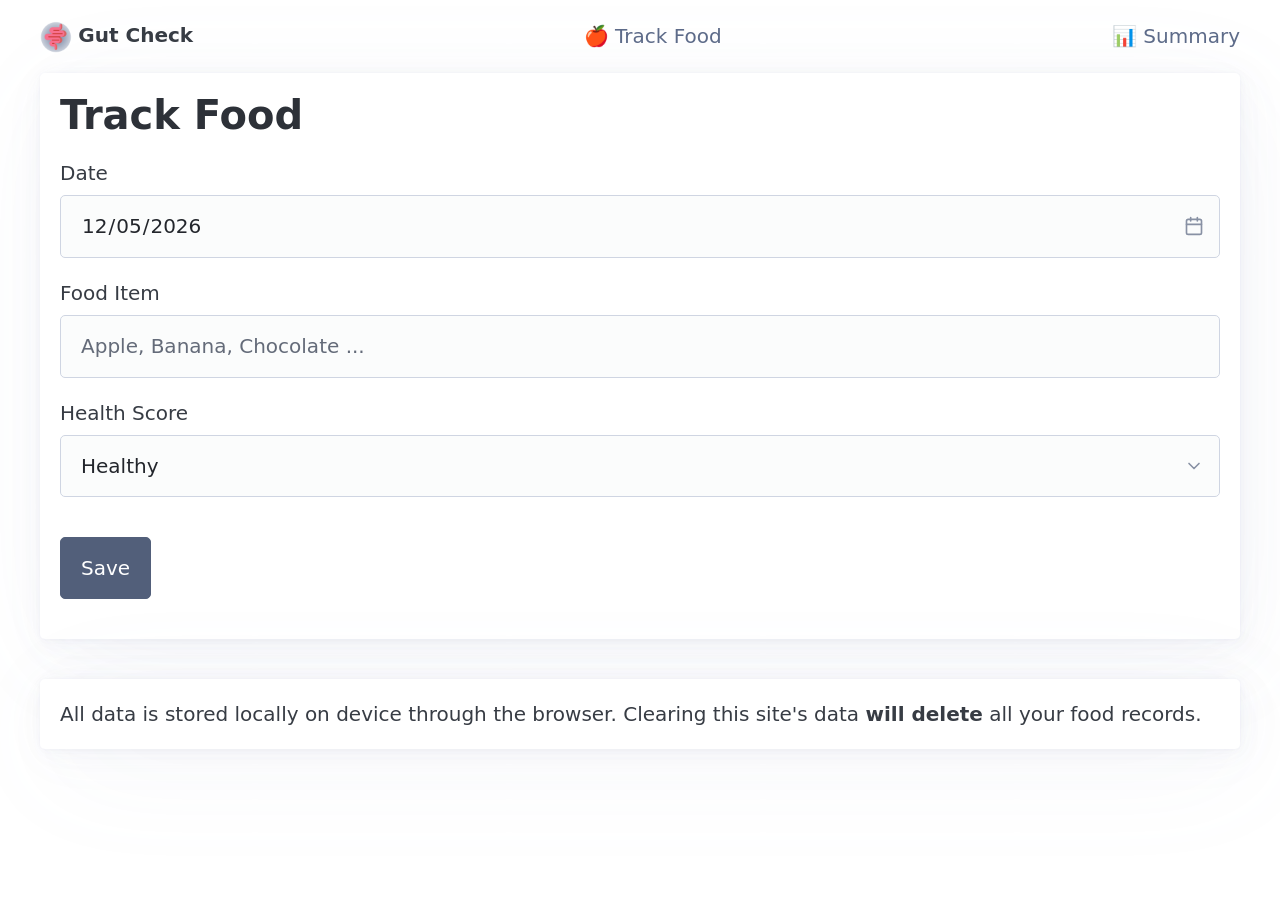
==== commit 3f5aa158: "feat: more iconography" ====
--- a/index.html
+++ b/index.html
@@ -21,10 +21,18 @@
                     </li>
                 </ul>
                 <ul>
-                    <li><a href="/index.html">Track Food</a></li>
+                    <li>
+                        🍎
+                        <a href="/index.html">
+                            Track Food
+                        </a>
+                </li>
                 </ul>
                 <ul>
-                    <li><a href="/summary.html">Progress Summary</a></li>
+                    <li>
+                        📊
+                        <a href="/summary.html">Summary</a>
+                    </li>
                 </ul>
             </nav>
             <article>
@@ -59,4 +67,11 @@
         <script src="/src/Alerts.js"></script>
         <script src="/src/index.js"></script>
     </body>
+    <footer>
+        <div class="container">
+            <article>
+                <span>All data is stored locally on device through the browser. Clearing this site's data <strong>will delete</strong> all your food records.</span>
+            </article>
+        </div>
+    </footer>
 </html>
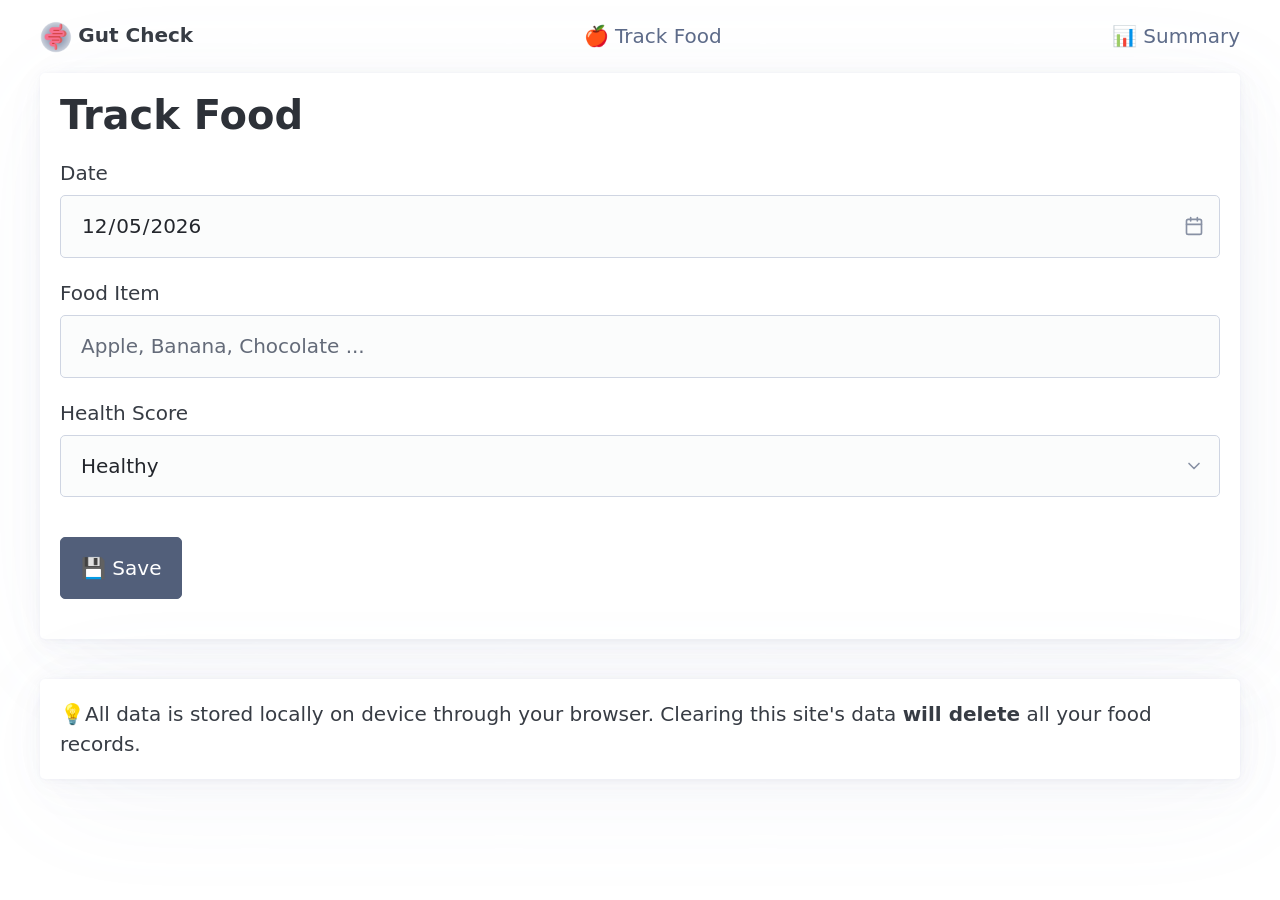
==== commit 51b67b47: "feat: more style tweaks" ====
--- a/index.html
+++ b/index.html
@@ -52,7 +52,9 @@
                             <option>Unhealthy</option>  
                         </select>
                     </fieldset>
-                    <button type="button" id="save-button">Save</button>
+                    <button type="button" id="save-button">
+                        💾 Save
+                    </button>
                 </form>
             </article>
         </div>
@@ -70,7 +72,7 @@
     <footer>
         <div class="container">
             <article>
-                <span>All data is stored locally on device through the browser. Clearing this site's data <strong>will delete</strong> all your food records.</span>
+                <span>💡All data is stored locally on device through your browser. Clearing this site's data <strong>will delete</strong> all your food records.</span>
             </article>
         </div>
     </footer>
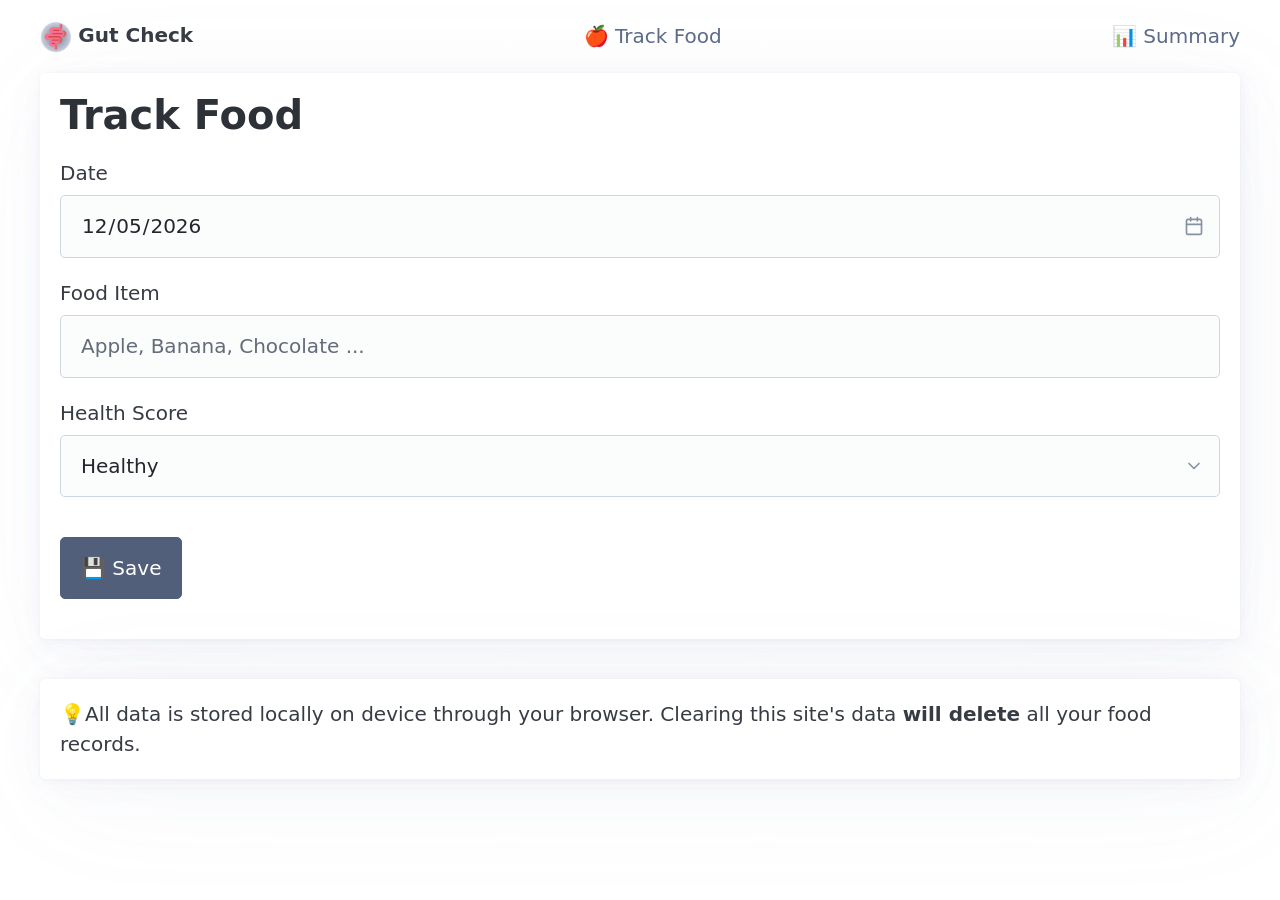
==== commit 766c1adc: "feat: update urls" ====
--- a/index.html
+++ b/index.html
@@ -5,9 +5,9 @@
         <meta name="viewport" content="width=device-width, initial-scale=1.0">
         <title>Gut Check - Track Food</title>
         <link rel="manifest" href="manifest.json">
-        <link rel="stylesheet" href="/lib/pico.css">
-        <link rel="stylesheet" href="/lib/pico.colors.css">
-        <link rel="stylesheet" href="/styles/site.css">
+        <link rel="stylesheet" href="lib/pico.css">
+        <link rel="stylesheet" href="lib/pico.colors.css">
+        <link rel="stylesheet" href="styles/site.css">
         <meta name="theme-color" content="#000000">
     </head>
     <body>
@@ -16,14 +16,14 @@
             <nav>
                 <ul>
                     <li>
-                        <img src="/img/icon192.png" alt="Gut Check Logo" width="32" height="32">
+                        <img src="img/icon192.png" alt="Gut Check Logo" width="32" height="32">
                         <strong>Gut Check</strong>
                     </li>
                 </ul>
                 <ul>
                     <li>
                         🍎
-                        <a href="/index.html">
+                        <a href="index.html">
                             Track Food
                         </a>
                 </li>
@@ -31,7 +31,7 @@
                 <ul>
                     <li>
                         📊
-                        <a href="/summary.html">Summary</a>
+                        <a href="summary.html">Summary</a>
                     </li>
                 </ul>
             </nav>
@@ -64,10 +64,10 @@
                     .then(() => console.log('Service Worker Registered'));
             }
         </script>
-        <script src="/lib/idb.js"></script>
-        <script src="/src/FoodChoicesRepo.js"></script>
-        <script src="/src/Alerts.js"></script>
-        <script src="/src/index.js"></script>
+        <script src="lib/idb.js"></script>
+        <script src="src/FoodChoicesRepo.js"></script>
+        <script src="src/Alerts.js"></script>
+        <script src="src/index.js"></script>
     </body>
     <footer>
         <div class="container">
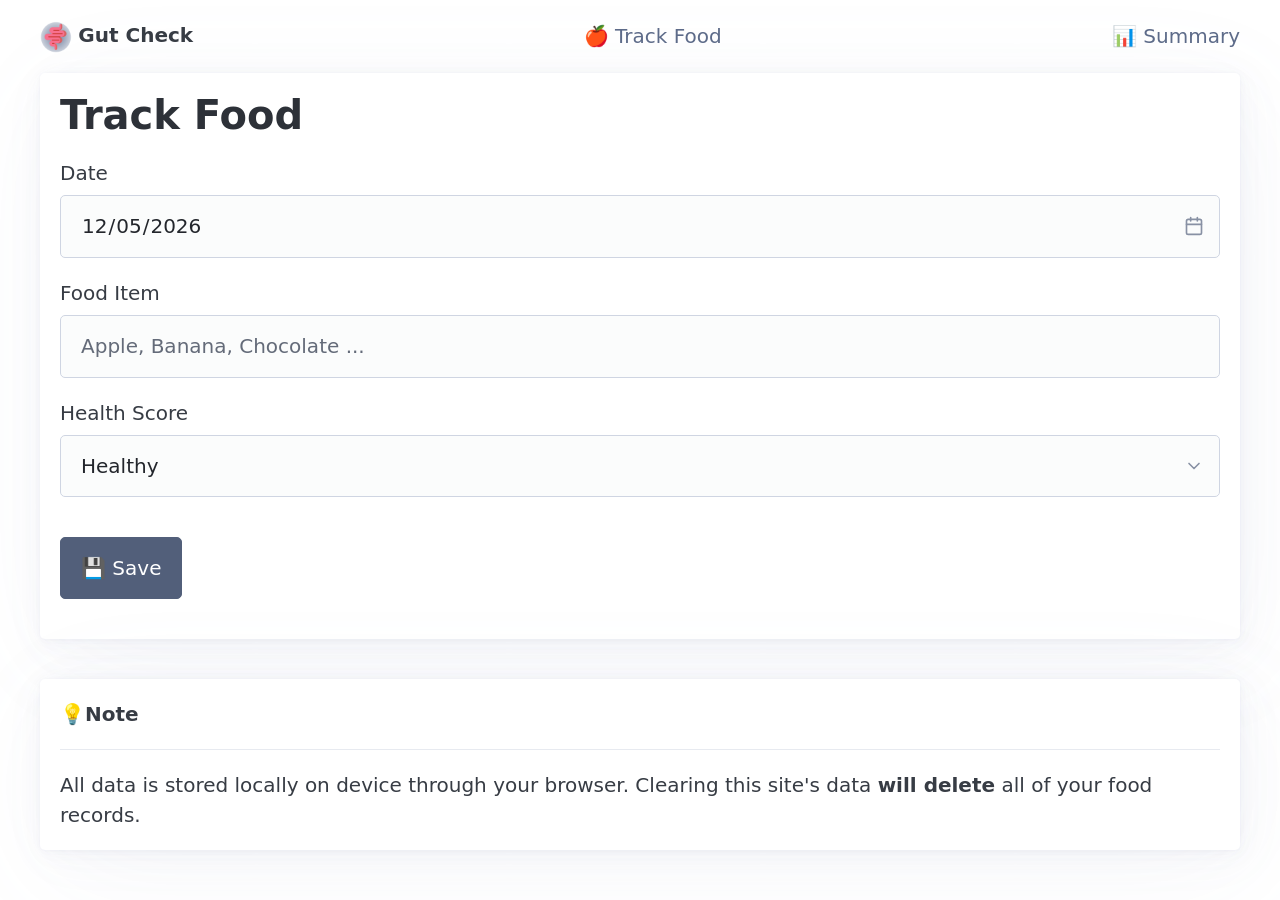
==== commit 59b3e9b2: "feat: adjust footer note, testing updates" ====
--- a/index.html
+++ b/index.html
@@ -72,7 +72,9 @@
     <footer>
         <div class="container">
             <article>
-                <span>💡All data is stored locally on device through your browser. Clearing this site's data <strong>will delete</strong> all your food records.</span>
+                <strong>💡Note</strong>
+                <hr/>
+                <span>All data is stored locally on device through your browser. Clearing this site's data <strong>will delete</strong> all of your food records.</span>
             </article>
         </div>
     </footer>
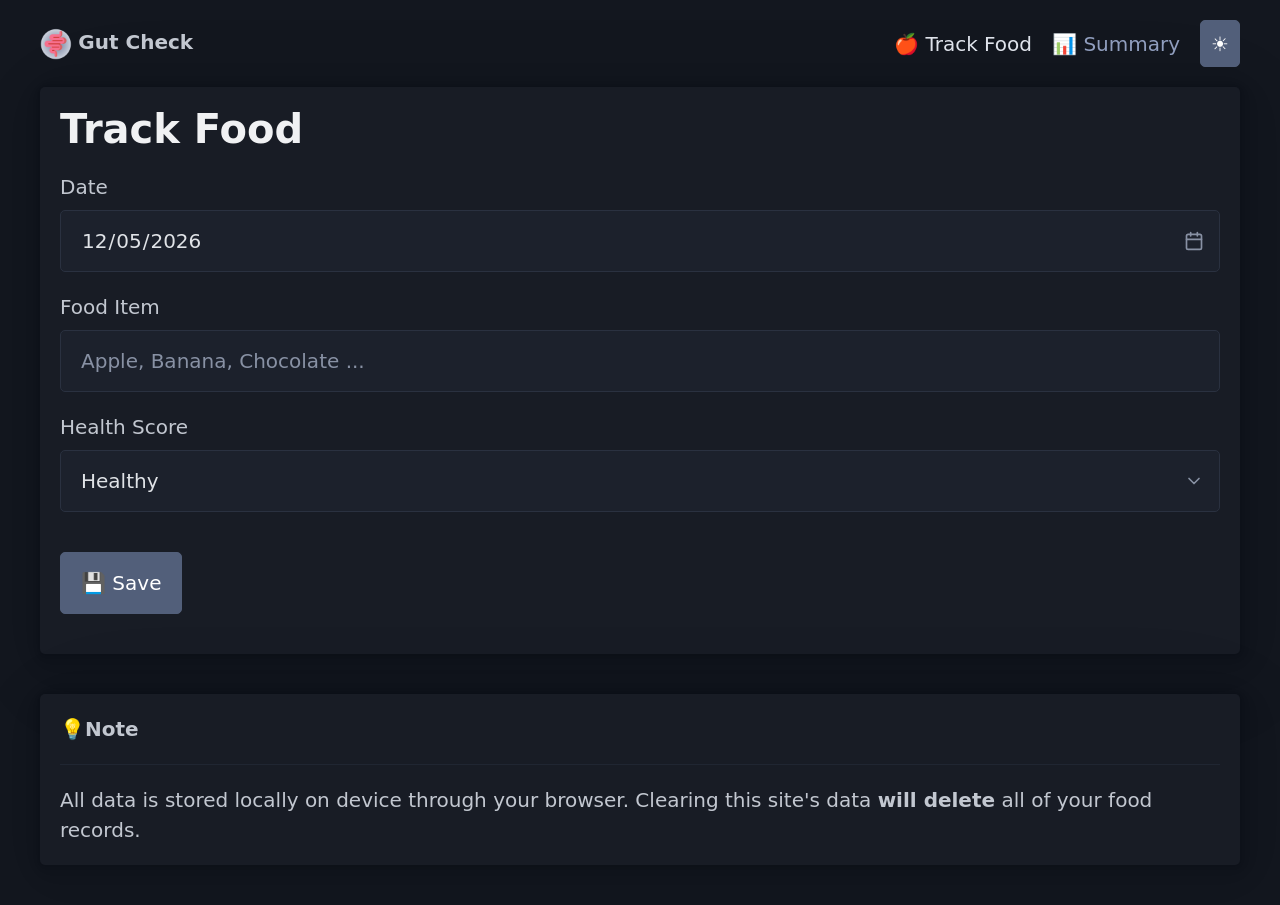
==== commit bf28790d: "feat: add theme toggle" ====
--- a/index.html
+++ b/index.html
@@ -1,5 +1,5 @@
 <!DOCTYPE html>
-<html lang="en">
+<html lang="en" data-theme="dark">
     <head>
         <meta charset="UTF-8">
         <meta name="viewport" content="width=device-width, initial-scale=1.0">
@@ -22,16 +22,13 @@
                 </ul>
                 <ul>
                     <li>
-                        🍎
-                        <a href="index.html">
-                            Track Food
-                        </a>
-                </li>
-                </ul>
-                <ul>
+                        🍎 <a class="contrast" href="index.html">Track Food</a>
+                    </li>
                     <li>
-                        📊
-                        <a href="summary.html">Summary</a>
+                        📊 <a href="summary.html">Summary</a>
+                    </li>
+                    <li>
+                        <button id="theme-toggle-btn">☀️</button>
                     </li>
                 </ul>
             </nav>
@@ -67,6 +64,7 @@
         <script src="lib/idb.js"></script>
         <script src="src/FoodChoicesRepo.js"></script>
         <script src="src/Alerts.js"></script>
+        <script src="src/UserSettings.js"></script>
         <script src="src/index.js"></script>
     </body>
     <footer>
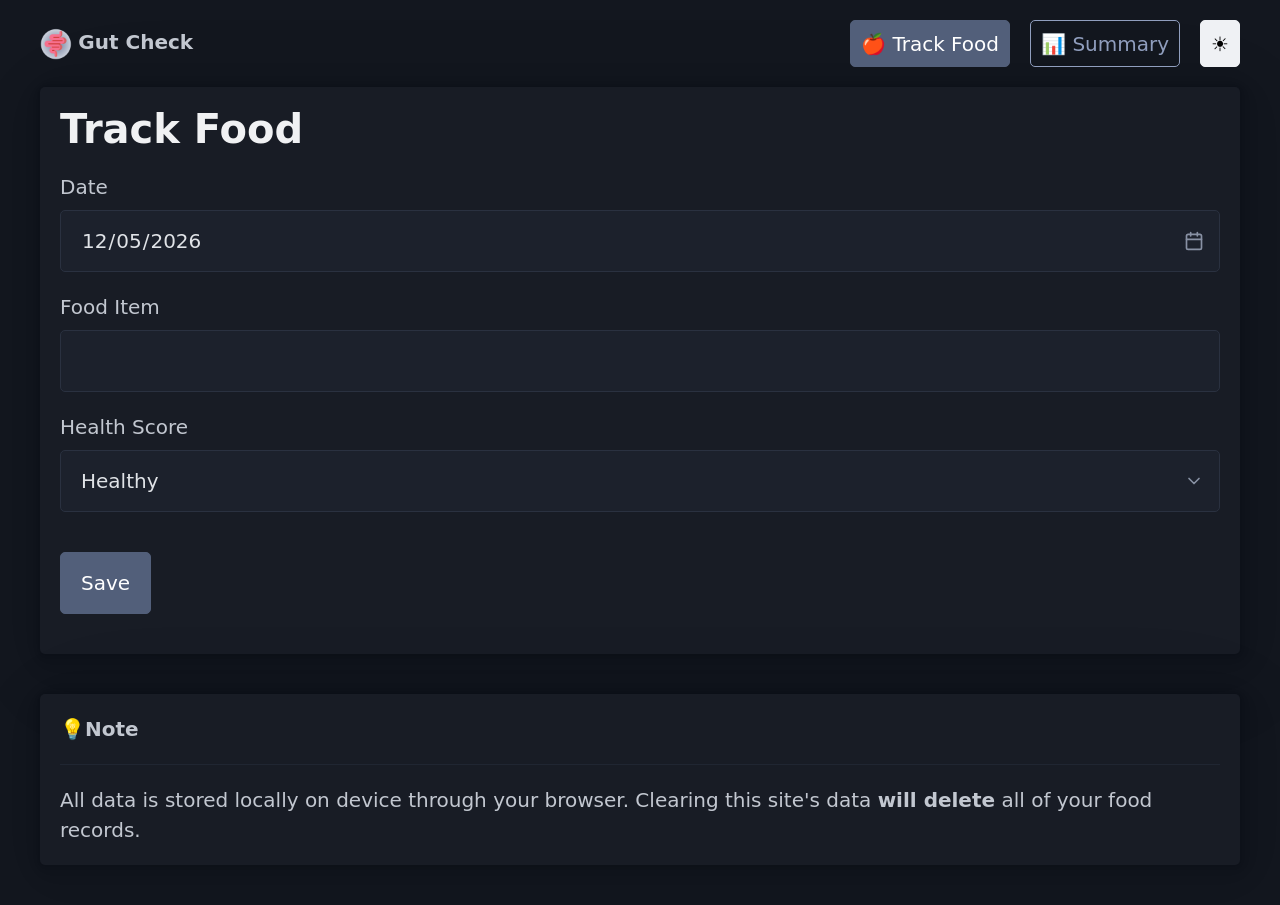
==== commit b01baf7a: "fix: nav links" ====
--- a/index.html
+++ b/index.html
@@ -22,13 +22,17 @@
                 </ul>
                 <ul>
                     <li>
-                        🍎 <a class="contrast" href="index.html">Track Food</a>
+                        <button onclick="window.location.href='index.html'">
+                            🍎 <span class="hide-on-mobile">Track Food</span>
+                        </button>
                     </li>
                     <li>
-                        📊 <a href="summary.html">Summary</a>
+                        <button class="outline" onclick="window.location.href='summary.html'">
+                            📊 <span class="hide-on-mobile">Summary</span>
+                        </button>
                     </li>
                     <li>
-                        <button id="theme-toggle-btn">☀️</button>
+                        <button class="contrast" id="theme-toggle-btn">☀️</button>
                     </li>
                 </ul>
             </nav>
@@ -38,7 +42,7 @@
                     <label for="date">Date</label>
                     <input type="date" id="date" name="date"/>
                     <label for="food-item">Food Item</label>
-                    <input type="text" id="food-item" name="foodItem" placeholder="Apple, Banana, Chocolate ..."/>
+                    <input type="text" id="food-item" name="foodItem"/>
                     <fieldset>
                         <label for="health-score">Health Score</label>
                         <select id="health-score" name="healthScore">
@@ -50,7 +54,7 @@
                         </select>
                     </fieldset>
                     <button type="button" id="save-button">
-                        💾 Save
+                        Save
                     </button>
                 </form>
             </article>
--- a/styles/site.css
+++ b/styles/site.css
@@ -7,4 +7,10 @@
   z-index: 1000; /* Keeps it layered on top of other content */
   display: flex;
   justify-content: center;
+}
+
+@media (max-width: 768px) {
+  .hide-on-mobile {
+    display: none;
+  }
 }
